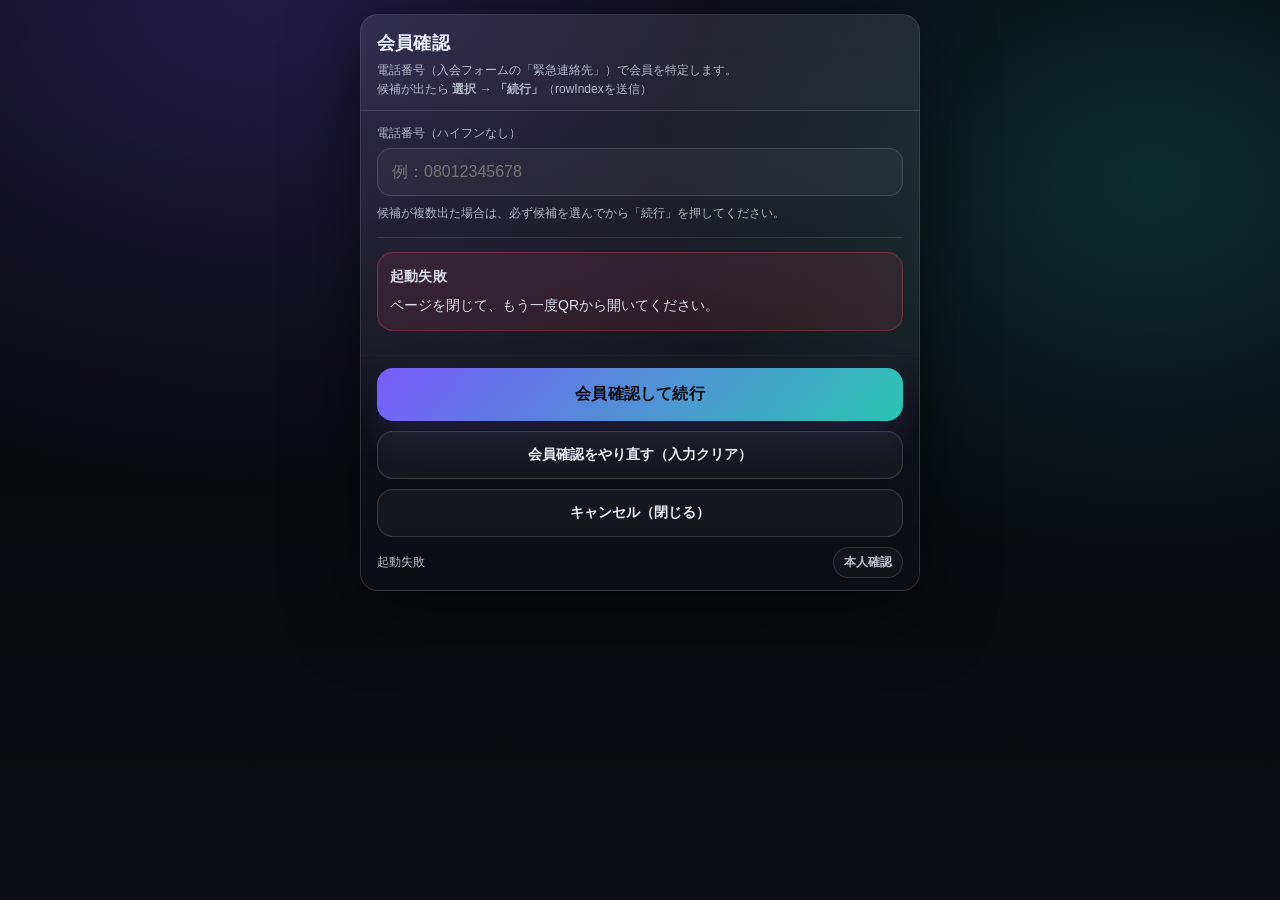
==== cash_checkin/index.html @ 8624ca22 "Update index.html" ====
<!doctype html>
<html lang="ja">
<head>
  <meta charset="utf-8" />
  <meta name="viewport" content="width=device-width,initial-scale=1,viewport-fit=cover" />
  <title>現地払いチェックイン</title>
  <script src="https://static.line-scdn.net/liff/edge/2/sdk.js"></script>

  <style>
    :root{
      --bg0:#06070a; --bg1:#0b0d12;
      --card1: rgba(255,255,255,.075);
      --card2: rgba(255,255,255,.04);
      --line: rgba(255,255,255,.12);
      --text:#eaf0ff; --muted:rgba(234,240,255,.72);
      --accent:#7c5cff; --accent2:#2dd4bf;
      --ok:#22c55e; --ng:#ff4d6d; --warn:#fbbf24;
      --radius:18px;
      --shadow: 0 20px 70px rgba(0,0,0,.55);
    }
    *{box-sizing:border-box}
    body{
      margin:0;
      font-family:-apple-system,BlinkMacSystemFont,"Segoe UI",Roboto,"Noto Sans JP","Hiragino Sans","Yu Gothic",sans-serif;
      color:var(--text);
      background:
        radial-gradient(1200px 800px at 20% 0%, rgba(124,92,255,.24), transparent 60%),
        radial-gradient(900px 700px at 90% 20%, rgba(45,212,191,.18), transparent 55%),
        linear-gradient(180deg, var(--bg0), var(--bg1));
      min-height:100vh;
      padding: calc(14px + env(safe-area-inset-top)) 14px calc(22px + env(safe-area-inset-bottom));
      display:flex; justify-content:center;
    }
    .wrap{ width:min(560px, 100%); }
    .card{
      background: linear-gradient(180deg, var(--card1), var(--card2));
      border:1px solid var(--line);
      border-radius:var(--radius);
      box-shadow:var(--shadow);
      overflow:hidden;
    }
    .head{
      padding:16px 16px 12px;
      border-bottom:1px solid rgba(255,255,255,.10);
      background: rgba(255,255,255,.02);
    }
    h1{
      margin:0 0 6px;
      font-size:18px;
      font-weight:900;
      letter-spacing:.2px;
    }
    .sub{ margin:0; color:var(--muted); font-size:12px; line-height:1.55; }
    .content{ padding:14px 16px 0; }

    .grid{
      display:grid;
      grid-template-columns: 1fr 1fr;
      gap:10px;
    }
    @media (max-width:420px){
      .grid{ grid-template-columns: 1fr; }
    }
    .item{
      border:1px solid rgba(255,255,255,.10);
      background: rgba(255,255,255,.04);
      border-radius:14px;
      padding:12px;
    }
    .label{ color:var(--muted); font-size:12px; margin-bottom:6px; }
    .value{ font-weight:900; letter-spacing:.2px; }
    .fee{ font-size:24px; font-weight:1000; letter-spacing:.3px; }

    .badge{
      display:inline-flex; align-items:center; gap:8px;
      padding:8px 12px;
      border-radius:999px;
      font-weight:1000;
      font-size:12px;
      border:1px solid;
      white-space:nowrap;
      width: fit-content;
    }
    .dot{ width:9px; height:9px; border-radius:50%; }
    .ok{ border-color: rgba(34,197,94,.45); background: rgba(34,197,94,.18); }
    .ok .dot{ background: var(--ok); }
    .ng{ border-color: rgba(255,77,109,.40); background: rgba(255,77,109,.14); }
    .ng .dot{ background: var(--ng); }
    .warn{ border-color: rgba(251,191,36,.38); background: rgba(251,191,36,.12); }
    .warn .dot{ background: var(--warn); }

    .sep{ height:1px; background:rgba(255,255,255,.10); margin:14px 0; }

    select, input{
      width:100%;
      padding:14px 14px;
      border-radius:14px;
      border:1px solid rgba(255,255,255,.14);
      background:rgba(255,255,255,.04);
      color:var(--text);
      outline:none;
      font-size:16px;
    }
    .hint{ color:var(--muted); font-size:12px; line-height:1.6; margin-top:8px; }

    pre{
      margin:12px 0 0;
      white-space:pre-wrap;
      background:rgba(255,255,255,.035);
      border:1px solid rgba(255,255,255,.10);
      padding:12px;
      border-radius:14px;
      color:rgba(234,240,255,.88);
      font-size:12px;
      line-height:1.55;
    }

    /* ===== 追加：本番用の案内UI ===== */
    .notice{
      border:1px solid rgba(255,255,255,.12);
      background: rgba(255,255,255,.045);
      border-radius: 16px;
      padding: 12px 12px;
      line-height: 1.65;
      font-size: 14px;
      color: rgba(234,240,255,.92);
    }
    .notice .title{
      font-weight: 1000;
      margin-bottom: 6px;
      letter-spacing: .2px;
    }
    .notice.ok{ border-color: rgba(34,197,94,.35); background: rgba(34,197,94,.10); }
    .notice.warn{ border-color: rgba(251,191,36,.35); background: rgba(251,191,36,.10); }
    .notice.ng{ border-color: rgba(255,77,109,.30); background: rgba(255,77,109,.10); }
    .small{
      font-size: 12px;
      color: rgba(234,240,255,.70);
    }
    /* デバッグはdetailsに退避（通常は非表示） */
    details{
      border:1px solid rgba(255,255,255,.10);
      background:rgba(255,255,255,.03);
      border-radius:14px;
      padding:10px 10px;
    }
    details > summary{
      cursor:pointer;
      color: rgba(234,240,255,.78);
      font-size:12px;
      font-weight:900;
      list-style:none;
      outline:none;
    }
    details > summary::-webkit-details-marker{ display:none; }
    /* ===== 追加ここまで ===== */

    .actionBar{
      position: sticky;
      bottom: 0;
      padding: 12px 16px calc(12px + env(safe-area-inset-bottom));
      background: linear-gradient(180deg, rgba(11,13,18,0), rgba(11,13,18,.75) 22%, rgba(11,13,18,.95));
      border-top: 1px solid rgba(255,255,255,.08);
    }
    .btn{
      width:100%;
      border:none;
      border-radius:16px;
      padding:16px 14px;
      font-size:16px;
      font-weight:1000;
      letter-spacing:.2px;
      color:#0b0d12;
      background: linear-gradient(135deg, rgba(124,92,255,.98), rgba(45,212,191,.92));
      cursor:pointer;
      transition: transform .06s ease, opacity .15s ease;
      box-shadow: 0 14px 40px rgba(124,92,255,.18);
    }
    .btn:active{ transform: translateY(1px); }
    .btn[disabled]{ opacity:.55; cursor:not-allowed; box-shadow:none; }

    .btnSub{
      width:100%;
      border-radius:16px;
      padding:14px 14px;
      font-size:14px;
      font-weight:900;
      border:1px solid rgba(255,255,255,.14);
      background:rgba(255,255,255,.04);
      color:var(--text);
      cursor:pointer;
    }
    .btnSub[disabled]{ opacity:.55; cursor:not-allowed; }

    .statusLine{
      margin-top:10px;
      color: rgba(234,240,255,.78);
      font-size:12px;
      display:flex;
      align-items:center;
      justify-content:space-between;
      gap:10px;
    }
    .pill{
      padding:6px 10px;
      border-radius:999px;
      border:1px solid rgba(255,255,255,.12);
      background: rgba(255,255,255,.03);
      color: rgba(234,240,255,.78);
      font-weight:900;
      white-space:nowrap;
    }

    .hide{ display:none; }
    .err{
      margin-top:10px;
      color:#ff98ad;
      font-size:12px;
      white-space:pre-wrap;
    }
  
    /* ★★ SoLローディングオーバーレイ */
    .solOverlay{
      position:fixed; inset:0; z-index:9999;
      display:flex; flex-direction:column;
      align-items:center; justify-content:center; gap:20px;
      background:rgba(6,7,10,0.82);
      backdrop-filter:blur(8px); -webkit-backdrop-filter:blur(8px);
      opacity:0; pointer-events:none;
      transition:opacity 0.2s ease;
    }
    .solOverlay.active{ opacity:1; pointer-events:all; }
    .solOverlay-logo{
      font-family:system-ui,-apple-system,"Hiragino Sans","Noto Sans JP",sans-serif;
      font-size:38px; font-weight:900; letter-spacing:.08em;
      background:linear-gradient(135deg,#a78bfa 0%,#2dd4bf 100%);
      -webkit-background-clip:text; -webkit-text-fill-color:transparent;
      background-clip:text;
    }
    .solOverlay-spinner{ position:relative; width:52px; height:52px; }
    .solOverlay-ring{
      position:absolute; inset:0; border-radius:50%;
      border:3px solid transparent;
      animation:solSpin 1.2s cubic-bezier(0.4,0,0.2,1) infinite;
    }
    .solOverlay-ring:nth-child(1){ border-top-color:#7c5cff; animation-delay:0s; }
    .solOverlay-ring:nth-child(2){ border-right-color:#2dd4bf; animation-delay:-0.4s; inset:6px; }
    .solOverlay-ring:nth-child(3){ border-bottom-color:rgba(124,92,255,0.4); animation-delay:-0.8s; inset:12px; }
    @keyframes solSpin{ to{ transform:rotate(360deg); } }
    .solOverlay-label{
      font-size:13px; color:rgba(255,255,255,0.55); letter-spacing:.1em;
      animation:solPulse 1.6s ease-in-out infinite;
    }
    @keyframes solPulse{ 0%,100%{opacity:0.4} 50%{opacity:1} }
  </style>
</head>

<body>

    <div id="solOverlay" class="solOverlay" aria-live="polite">
      <div class="solOverlay-logo">SoL</div>
      <div class="solOverlay-spinner">
        <div class="solOverlay-ring"></div>
        <div class="solOverlay-ring"></div>
        <div class="solOverlay-ring"></div>
      </div>
      <div class="solOverlay-label">読み込み中</div>
    </div>

  <!-- BUILD: 2026-02-09_cash_checkin_member_gate_v8_hold_until_me_cash_success__ui_notice_hide_logs -->
  <div class="wrap">

    <!-- ====== SCREEN 1: 会員確認（ページ） ====== -->
    <div id="screenVerify" class="card">
      <div class="head">
        <h1>会員確認</h1>
        <p class="sub">
          電話番号（入会フォームの「緊急連絡先」）で会員を特定します。<br>
          候補が出たら <strong>選択 → 「続行」</strong>（rowIndexを送信）
        </p>
      </div>

      <div class="content">
        <div class="label">電話番号（ハイフンなし）</div>
        <input id="verifyPhone" inputmode="numeric" placeholder="例：08012345678" />
        <div class="hint">候補が複数出た場合は、必ず候補を選んでから「続行」を押してください。</div>

        <div id="verifySelectBox" class="hide" style="margin-top:12px;">
          <div class="label">同じ電話番号の候補が複数あります（選択）</div>
          <select id="verifyMemberSel"></select>
          <div class="hint">送信予定 rowIndex：<strong id="pickedRowIndexLabel">—</strong></div>
        </div>

        <div class="sep"></div>

        <!-- ★追加：案内（ログの代わりに表示） -->
        <div id="verifyNotice" class="notice warn">
          <div class="title">入力してください</div>
          <div id="verifyNoticeText">電話番号（ハイフンなし）を入力して「続行」を押してください。</div>
        </div>

        <!-- ★エラーはそのまま -->
        <div id="verifyErr" class="err"></div>

        <!-- ★デバッグログ（通常非表示：必要ならhideを外す） -->
        <details id="dbgVerify" class="hide" style="margin-top:12px;">
          <summary class="hint">デバッグログ</summary>
          <pre id="outVerify">—</pre>
        </details>

        <div style="height:14px"></div>
      </div>

      <div class="actionBar">
        <button class="btn" id="btnVerifyOk" type="button">会員確認して続行</button>
        <button class="btnSub" id="btnVerifyRetry" type="button" style="margin-top:10px;">会員確認をやり直す（入力クリア）</button>
        <button class="btnSub" id="btnVerifyCancel" type="button" style="margin-top:10px;">キャンセル（閉じる）</button>
        <div class="statusLine">
          <div id="verifyStatus">起動中…</div>
          <div class="pill">本人確認</div>
        </div>
      </div>
    </div>

    <!-- ====== SCREEN 2: チェックイン ====== -->
    <div id="screenCheckin" class="card hide" style="margin-top:14px;">
      <div class="head">
        <h1>現地払いチェックイン</h1>
        <p class="sub">このQRは<strong>現地精算（PENDING）専用</strong>です。月謝契約の有無と単発料金を表示します。</p>
      </div>

      <div class="content">
        <div class="grid">
          <div class="item">
            <div class="label">会員</div>
            <div id="memberName" class="value">—</div>
          </div>
          <div class="item">
            <div class="label">区分</div>
            <div id="contractBadge" class="badge warn"><span class="dot"></span>—</div>
          </div>
          <div class="item">
            <div class="label">単発料金</div>
            <div id="fee" class="fee">—</div>
          </div>
          <div class="item">
            <div class="label">今月</div>
            <div id="yyyymm" class="value">—</div>
          </div>
        </div>

        <!-- ★追加：案内（ログの代わりに表示） -->
        <div id="checkinNotice" class="notice ok" style="margin-top:12px;">
          <div class="title">準備中</div>
          <div id="checkinNoticeText">会員情報とクラス一覧を読み込みます。</div>
          <div id="checkinNoticeSmall" class="small" style="margin-top:6px;"></div>
        </div>

        <div class="sep"></div>

        <div class="label">クラス</div>
        <select id="classSel"></select>

        <!-- ★デバッグログ（通常非表示：必要ならhideを外す） -->
        <details id="dbgCheckin" class="hide" style="margin-top:12px;">
          <summary class="hint">デバッグログ</summary>
          <pre id="out">—</pre>
        </details>

        <div style="height:10px"></div>
      </div>

      <div class="actionBar">
        <button class="btn" id="btnCheckin" disabled>読み込み中…</button>
        <button class="btnSub" id="btnBackToVerify" type="button" style="margin-top:10px;">会員確認に戻る</button>
        <div class="statusLine">
          <div id="statusText">起動中…</div>
          <div class="pill">PENDING 記録</div>
        </div>
      </div>
    </div>

  </div>

<script>

  function showOverlay(){ var e=document.getElementById('solOverlay'); if(e) e.classList.add('active'); }
  function hideOverlay(){ var e=document.getElementById('solOverlay'); if(e) e.classList.remove('active'); }
  /* ====== 設定（必ず差し替え） ====== */
  const LIFF_ID   = "2008938862-M5N6CXP3";
  const API_URL   = "https://script.google.com/macros/s/AKfycby5I_79Y4b44ldbpM5tUBHtTF1hIOx9e0q1LMnA7K_bPzZ-VeYuDWkLo1nh4eQ82cNs/exec";
  const API_TOKEN = "sol_checkin_2026_144025036146";
  const STAMP_URL = "https://liff.line.me/1654883656-XqwKRkd4/?searchId=849rmjko&shopcardProgramId=01HG80PGE6KDYNYF61RB36SHHD&printablePointId=9cN1kUjyRBqOiexb4KelOfpruP63PRucZ7_BistMav0";
  /* =================================== */

  document.title = "cash_checkin BUILD 2026-02-09_cash_checkin_member_gate_v8_hold_until_me_cash_success__ui_notice_hide_logs";

  const JSONP_TIMEOUT_MS = 16000;
  const $ = (id)=>document.getElementById(id);

  let gUserId = "";
  let gDisplayName = "";
  let RUNNING = false;

  let gVerifiedPhone = "";
  let gSelectedRowIndex = 0;
  let gMemberId = "";

  let RESOLVE_IN_FLIGHT = false;

  // ---------- error hooks ----------
  window.onerror = function(msg, src, line, col, err){
    try{
      const o = { where:"window.onerror", msg:String(msg), src:String(src), line, col, err:String(err && err.stack ? err.stack : err) };
      // デバッグ枠が表示されている時だけ書く（通常は何もしない）
      setOut(o);
      setOutVerify(o);
      if ($("verifyErr")) $("verifyErr").textContent = "予期しないエラーが発生しました。画面を閉じて再度QRから開いてください。";
    }catch(_){}
  };
  window.onunhandledrejection = function(ev){
    try{
      const r = ev && ev.reason;
      const o = { where:"unhandledrejection", reason:String(r && r.stack ? r.stack : r) };
      setOut(o);
      setOutVerify(o);
      if ($("verifyErr")) $("verifyErr").textContent = "エラーが発生しました。画面を閉じて再度QRから開いてください。";
    }catch(_){}
  };

  /* ===== 追加：案内UI helper ===== */
  function setVerifyNotice(type, title, text){
    const box = $("verifyNotice");
    if (!box) return;
    box.className = "notice " + (type || "warn");
    const t = box.querySelector(".title");
    if (t) t.textContent = title || "";
    const el = $("verifyNoticeText");
    if (el) el.textContent = text || "";
  }
  function setCheckinNotice(type, title, text, small){
    const box = $("checkinNotice");
    if (!box) return;
    box.className = "notice " + (type || "ok");
    const t = box.querySelector(".title");
    if (t) t.textContent = title || "";
    const el = $("checkinNoticeText");
    if (el) el.textContent = text || "";
    const sm = $("checkinNoticeSmall");
    if (sm) sm.textContent = small || "";
  }
  /* ===== 追加ここまで ===== */

  // ★デバッグは通常非表示：detailsがhideなら書かない
  function setOut(obj){
    const dbg = $("dbgCheckin");
    if (!dbg || dbg.classList.contains("hide")) return;
    $("out").textContent = (typeof obj === "string") ? obj : JSON.stringify(obj, null, 2);
  }
  function setOutVerify(obj){
    const dbg = $("dbgVerify");
    if (!dbg || dbg.classList.contains("hide")) return;
    $("outVerify").textContent = (typeof obj === "string") ? obj : JSON.stringify(obj, null, 2);
  }

  function setStatus(t){ $("statusText").textContent = t || ""; }
  function setVerifyStatus(t){ $("verifyStatus").textContent = t || ""; }

  function showVerifyScreen_(){
    $("screenCheckin").classList.add("hide");
    $("screenVerify").classList.remove("hide");
  }
  function showCheckinScreen_(){
    $("screenVerify").classList.add("hide");
    $("screenCheckin").classList.remove("hide");
  }

  function withTimeout(p, ms, label){
    let t;
    const timeout = new Promise((_, rej)=> t=setTimeout(()=>rej(new Error(label+" timeout")), ms));
    return Promise.race([p, timeout]).finally(()=>clearTimeout(t));
  }

  function jsonp(url){
    return new Promise((resolve, reject)=>{
      const cb = "cb_" + Math.random().toString(36).slice(2);
      const script = document.createElement("script");
      const timer = setTimeout(()=>{
        cleanup();
        reject(new Error("JSONP timeout"));
      }, JSONP_TIMEOUT_MS);

      function cleanup(){
        clearTimeout(timer);
        window[cb] = function(){}; // no-op（タイムアウト後の遅延レスポンスでReferenceErrorが出るのを防ぐ）
        try { script.remove(); } catch(_){}
      }
      window[cb] = (data)=>{ cleanup(); resolve(data); };

      script.src = url + (url.includes("?") ? "&" : "?") + "callback=" + cb;
      script.onerror = ()=>{ cleanup(); reject(new Error("jsonp load error")); };
      document.body.appendChild(script);
    });
  }

  function yyyymmNowJst(){
    const now = new Date();
    const utc = now.getTime() + now.getTimezoneOffset() * 60000;
    const jst = new Date(utc + 9 * 60 * 60000);
    const y = jst.getFullYear();
    const m = String(jst.getMonth()+1).padStart(2,"0");
    return `${y}${m}`;
  }

  function normPhone_(s){
    s = String(s || '').trim().replace(/[^\d]/g,'');
    if (s.length < 10) return "";
    if (s.length > 11) return s.slice(-11);
    return s;
  }

  function updatePickedRowIndexLabel_(){
    const el = $("pickedRowIndexLabel");
    if (el) el.textContent = String(gSelectedRowIndex || 0);
  }

  function forceRowIndexFromSelect_(){
    const sel = $("verifyMemberSel");
    if (!sel) return 0;

    try{
      const so = sel.selectedOptions && sel.selectedOptions[0];
      const v1 = so ? Number(so.value || 0) : 0;
      if (v1) return v1;
    }catch(_){}

    try{
      const idx = (typeof sel.selectedIndex === "number") ? sel.selectedIndex : 0;
      const opt = sel.options && sel.options[idx];
      const v2 = opt ? Number(opt.value || 0) : 0;
      if (v2) return v2;
    }catch(_){}

    const v3 = Number(sel.value || 0);
    return v3 || 0;
  }

  // ★追加：候補選択UIから rowIndex を確実に取得（未定義エラー対策）
  function getSelectedRowIndexFromUI_(){
    const box = $("verifySelectBox");
    const sel = $("verifyMemberSel");
    if (!box || !sel) return 0;
    if (box.classList.contains("hide")) return 0;

    // selectedOptions 優先
    try{
      const so = sel.selectedOptions && sel.selectedOptions[0];
      const v1 = so ? String(so.value || "").trim() : "";
      const n1 = Number(v1);
      if (Number.isFinite(n1) && n1 > 0) return n1;
    }catch(_){}

    // selectedIndex fallback
    try{
      const idx = (typeof sel.selectedIndex === "number") ? sel.selectedIndex : -1;
      if (idx >= 0){
        const opt = sel.options && sel.options[idx];
        const v2 = opt ? String(opt.value || "").trim() : "";
        const n2 = Number(v2);
        if (Number.isFinite(n2) && n2 > 0) return n2;
      }
    }catch(_){}

    // value fallback
    const v3 = String(sel.value || "").trim();
    const n3 = Number(v3);
    return (Number.isFinite(n3) && n3 > 0) ? n3 : 0;
  }

  function setMemberUiLocked_(){
    $("memberName").textContent = "(未確定)";
    const badge = $("contractBadge");
    badge.innerHTML = '<span class="dot"></span>未確定';
    badge.className = "badge warn";
    $("fee").textContent = "—";
  }

  function applyMeToUi_(me){
    $("memberName").textContent = me.member_name || "(不明)";
    const badge = $("contractBadge");
    badge.innerHTML = '<span class="dot"></span>' + (me.is_contract ? "月謝会員" : "通常会員");
    badge.className = "badge " + (me.is_contract ? "ok" : "ng");
    const fee = Number(me.cash_fee || 0);
    $("fee").textContent = fee ? `¥${fee.toLocaleString()}` : "—";
  }

  async function fetchMeCashByUserId_(){
    const meUrl =
      `${API_URL}?api=me_cash`
      + `&token=${encodeURIComponent(API_TOKEN)}`
      + `&userId=${encodeURIComponent(gUserId)}`
      + (gMemberId ? `&member_id=${encodeURIComponent(gMemberId)}` : "");
    return await jsonp(meUrl);
  }

  function setVerifyCandidates_(cands){
    const box = $("verifySelectBox");
    const sel = $("verifyMemberSel");
    sel.innerHTML = "";

    (cands || []).forEach((c, i)=>{
      const opt = document.createElement("option");
      opt.value = String(c.rowIndex || ""); // ★必ずrowIndexをvalueへ
      opt.textContent = `${c.member_name || "(不明)"}${c.member_type ? " / "+c.member_type : ""}（候補${i+1}）`;
      sel.appendChild(opt);
    });

    // ★重要：初期選択を「value」でも確定させる（iOS対策）
    if (sel.options.length > 0){
      sel.selectedIndex = 0;
      sel.value = String(sel.options[0].value || "");
      gSelectedRowIndex = getSelectedRowIndexFromUI_();
    } else {
      gSelectedRowIndex = 0;
    }
    updatePickedRowIndexLabel_();

    // 変更時も value と selectedIndex の両方から確実に取る
    sel.onchange = ()=> {
      gSelectedRowIndex = getSelectedRowIndexFromUI_();
      updatePickedRowIndexLabel_();
      setVerifyNotice("warn","候補を選択してください",`選択中 rowIndex：${gSelectedRowIndex || "—"}\n選択後、「会員確認して続行」を押してください。`);
      setOutVerify({ where:"candidate_changed", picked_rowIndex:gSelectedRowIndex, picked_text: sel.options[sel.selectedIndex]?.textContent });
    };

    box.classList.remove("hide");

    // ★案内更新
    setVerifyNotice("warn","候補を選択してください",`同じ電話番号の会員が複数見つかりました。\n候補を選んで「会員確認して続行」を押してください。\n選択中 rowIndex：${gSelectedRowIndex || "—"}`);

    // デバッグ：初期状態を出す
    setOutVerify({
      where:"candidates_shown",
      first_value: sel.options[0]?.value,
      picked_rowIndex: gSelectedRowIndex,
      picked_text: sel.options[sel.selectedIndex]?.textContent
    });
  }

  function clearVerifyCandidates_(){
    $("verifySelectBox").classList.add("hide");
    $("verifyMemberSel").innerHTML = "";
    gSelectedRowIndex = 0;
    updatePickedRowIndexLabel_();
  }

  // ★重要：me_cash が success になるまで「チェックイン画面へ進ませない」
  async function verifyMeCashOrStayOnVerify_(){
    setVerifyStatus("会員情報を確認中…（me_cash）");
    setVerifyNotice("warn","確認中…","会員情報を確認しています。少々お待ちください。");
    try{
      const me = await fetchMeCashByUserId_();
      setOutVerify({ where:"me_cash_after_resolve", me });

      if (me && me.status === "success"){
        if (me.member_id) gMemberId = String(me.member_id).trim();
        setVerifyStatus("会員情報OK（チェックインへ移動）");
        setVerifyNotice("ok","確認OK","会員情報の確認が完了しました。チェックイン画面へ移動します。");
        return true;
      }

      $("verifyErr").textContent = "会員情報の確認に失敗しました。もう一度「会員確認して続行」を押してください。";

      setVerifyStatus("会員情報取得失敗");
      setVerifyNotice("ng","会員情報取得に失敗","もう一度「会員確認して続行」を押してください。");
      return false;

    }catch(e){
      setOutVerify({ where:"me_cash_exception_after_resolve", error:String(e?.message||e) });
      $("verifyErr").textContent =
        "会員情報の取得に失敗しました。電波状況を確認してやり直してください。"
        + String(e?.message || e);
      setVerifyStatus("会員情報取得失敗");
      setVerifyNotice("ng","通信失敗","通信に失敗しました。もう一度「会員確認して続行」を押してください。");
      return false;
    }
  }

  async function ensureMemberInfoByMeCashOnCheckin_(){
    setStatus("会員情報を取得中…");
    setCheckinNotice("ok","準備中","会員情報を取得しています…");
    try{
      const me = await fetchMeCashByUserId_();
      setOut({ where:"me_cash_on_checkin", me });

      if (!me || me.status !== "success"){
        setStatus("会員情報取得失敗");
        setCheckinNotice("ng","読み込み失敗","会員情報の取得に失敗しました。会員確認に戻ってやり直してください。");
        return { ok:false, allow_cash_checkin:false, me };
      }

      if (me.member_id) gMemberId = String(me.member_id).trim();
      applyMeToUi_(me);

      const allow = (me.allow_cash_checkin !== false);

      if (!allow){
        setStatus(String(me.cash_reason || "月謝内のため現地精算不可"));
        const mc  = Number(me?.month_count || 0);
        const lim = Number(me?.plan_limit || 0);
        setCheckinNotice(
          "warn",
          "現地精算はできません",
          "月謝内のため、この画面ではチェックインできません。",
          `今月の受講数：${mc}${lim ? ` / ${lim}` : ""}（通常チェックインへ）`
        );
      } else {
        setStatus("チェックイン可能");
        // 金額はUI上部のfeeで見える前提なので、ここは短く
        setCheckinNotice("ok","チェックインできます","クラスを選択して「現地精算でチェックイン」を押してください。");
      }

      return { ok:true, allow_cash_checkin:allow, me };

    }catch(e){
      setOut({ where:"me_cash_exception_on_checkin", error:String(e?.message||e) });
      setStatus("会員情報取得失敗");
      setCheckinNotice("ng","通信失敗","会員情報の取得に失敗しました。会員確認に戻ってやり直してください。");
      return { ok:false, allow_cash_checkin:false, me:null };
    }
  }

  async function loadClasses_(){
    setOut("classes 読み込み中...");
    setStatus("クラス一覧を取得中…");
    setCheckinNotice("ok","準備中","クラス一覧を取得しています…");

    const clsUrl = `${API_URL}?api=classes&token=${encodeURIComponent(API_TOKEN)}`;
    const cls = await jsonp(clsUrl);
    if (!cls || cls.status !== "success") {
      $("verifyErr").textContent = "クラス一覧の取得に失敗しました。電波状況を確認してやり直してください。";
      setOut({ where:"classes", clsUrl, cls });
      setStatus("失敗");
      setCheckinNotice("ng","読み込み失敗","クラス一覧の取得に失敗しました。電波状況を確認してやり直してください。");
      return false;
    }

    const sel = $("classSel");
    sel.innerHTML = "";
    (cls.classes || []).forEach(c=>{
      const opt = document.createElement("option");
      opt.value = c.id;
      opt.textContent = c.name;
      sel.appendChild(opt);
    });

    return true;
  }

  async function goToCheckin_(){
    showCheckinScreen_();
    $("yyyymm").textContent = yyyymmNowJst();
    setMemberUiLocked_();

    setCheckinNotice("ok","準備中","会員情報とクラス一覧を読み込みます。");
    showOverlay();

    // ★並列化：会員情報とクラス一覧を同時取得（直列→並列で約1リクエスト分短縮）
    const [meState, clsOk] = await Promise.all([
      ensureMemberInfoByMeCashOnCheckin_(),
      loadClasses_()
    ]);

    // 失敗なら終了
    if (!meState.ok || !clsOk){
      hideOverlay();
      $("btnCheckin").disabled = true;
      $("btnCheckin").textContent = "読み込み失敗";
      setOut(!meState.ok ? "会員情報取得に失敗" : "クラス取得に失敗");
      return;
    }

    // ★月謝内＝現地精算不可は「戻さない」
    if (!meState.allow_cash_checkin){
      $("btnCheckin").disabled = true;
      $("btnCheckin").textContent = "現地精算不可（通常チェックインへ）";

      const mc  = Number(meState.me?.month_count || 0);
      const lim = Number(meState.me?.plan_limit || 0);

      // ポップアップは“最後の安全装置”として残す
      hideOverlay();
      const msg =
        `月謝内のため現地精算はできません。\n` +
        `今月の受講数：${mc}${lim ? ` / ${lim}` : ""}\n\n` +
        `→ 通常チェックインをしてください。`;
      alert(msg);

      setOut({ where:"cash_blocked_ui", member_id:gMemberId, month_count:mc, plan_limit:lim, reason:meState.me?.cash_reason });
      return;
    }

    // allow のときだけ押せる
    hideOverlay();
    $("btnCheckin").disabled = false;
    $("btnCheckin").textContent = "現地精算でチェックイン（PENDING）";
    setOut("準備OK。");
    setCheckinNotice("ok","チェックインできます","クラスを選択して「現地精算でチェックイン」を押してください。");

    $("btnCheckin").onclick = async ()=>{
      if (!gMemberId){
        setOut({ where:"checkin_blocked", reason:"member_id_empty_after_me_cash" });
        setStatus("会員未確定");
        setCheckinNotice("ng","会員未確定",
          "会員IDが取得できていません。会員確認に戻り、スプレッドシートの members シートで member_id 列を確認してください。"
        );
        return;
      }

      if (RUNNING) return;
      RUNNING = true;

      $("btnCheckin").disabled = true;
      setStatus("チェックイン送信中…");
      showOverlay();
      setCheckinNotice("ok","送信中…","チェックインを送信しています。");

      // ★ busy/タイムアウト時の自動リトライ設定
      // GASのwriteLockは0.2〜0.5秒で解放されるため、3〜5秒待てばほぼ必ず通る
      const CHECKIN_MAX_RETRY = 6;
      const CHECKIN_BASE_WAIT_MS = 3000; // GASのretry_afterに合わせたベース待機

      const sel = $("classSel");
      const classId = sel.value;
      const className = sel.options[sel.selectedIndex]?.textContent || "";

      const url =
        `${API_URL}?api=checkin`
        + `&token=${encodeURIComponent(API_TOKEN)}`
        + `&cash=1`
        + `&member_id=${encodeURIComponent(gMemberId)}`
        + `&userId=${encodeURIComponent(gUserId)}`
        + `&displayName=${encodeURIComponent(gDisplayName)}`
        + `&classId=${encodeURIComponent(classId)}`
        + `&className=${encodeURIComponent(className)}`
        + (gVerifiedPhone ? `&phone=${encodeURIComponent(gVerifiedPhone)}` : "")
        + (gSelectedRowIndex ? `&rowIndex=${encodeURIComponent(String(gSelectedRowIndex))}` : "");

      try{
        for (let attempt = 1; attempt <= CHECKIN_MAX_RETRY; attempt++) {
          if (attempt > 1) {
            setStatus(`再試行中 (${attempt}/${CHECKIN_MAX_RETRY})…`);
          }

          let res;
          try {
            res = await jsonp(url);
          } catch(err) {
            // ★ タイムアウト・通信エラー時もリトライ（GAS一時的過負荷の可能性）
            setOut({ where:"checkin_exception", attempt, error:String(err?.message || err) });
            if (attempt < CHECKIN_MAX_RETRY) {
              const waitMs = Math.min(CHECKIN_BASE_WAIT_MS * attempt, 15000)
                           + Math.floor(Math.random() * 2000); // jitter 0〜2s
              setCheckinNotice("ok","通信エラー・再試行中",
                `通信に失敗しました。${Math.round(waitMs/1000)}秒後に自動で再試行します… (${attempt}/${CHECKIN_MAX_RETRY})`);
              await new Promise(r => setTimeout(r, waitMs));
              continue;
            }
            setStatus("通信失敗");
            setCheckinNotice("ng","通信失敗","通信に失敗しました。電波状況を確認してやり直してください。");
            return;
          }

          setOut({ where:"checkin_result", attempt, url, res });

          if (res && res.status === "success") {
            const lines = [];
            if (res.pending === true) lines.push(res.pending_message || "本日は現地精算です。受付でお手続きください。");
            if (res.over_limit === true && res.over_message) lines.push(res.over_message);
            else if (res.month_count) lines.push(`今月の受講は ${res.month_count} 回目です。`);
            if (lines.length === 0) lines.push("チェックインが完了しました。");

            const text = lines.join("\n\n") + "\n\nOKでスタンプ付与へ移動します。";
            setStatus("確認待ち");
            setCheckinNotice("ok","完了","チェックインが完了しました。画面の案内に従ってください。");

            const ok = confirm(text);
            if (ok) {
              setStatus("スタンプへ移動中…");
              setCheckinNotice("ok","移動中…","スタンプ付与画面へ移動します。");
              try { liff.openWindow({ url: STAMP_URL, external: false }); }
              catch(e1){
                try { liff.openWindow({ url: STAMP_URL, external: true }); }
                catch(e2){ window.location.href = STAMP_URL; }
              }
            } else {
              setStatus("キャンセル");
              setCheckinNotice("warn","キャンセル","スタンプ付与への移動をキャンセルしました。");
            }
            return;
          }

          // ★ busy：GASのwriteLock待ちによる一時的な混雑。自動リトライ
          if (res && res.status === "busy") {
            if (attempt < CHECKIN_MAX_RETRY) {
              const retryAfter = Number(res.retry_after || 3);
              const jitter = Math.floor(Math.random() * 2000); // 0〜2秒のjitter（同時リトライを分散）
              const waitMs = retryAfter * 1000 + jitter;
              setCheckinNotice("ok","混み合っています",
                `サーバーが混み合っています。まもなく自動で再試行します… (${attempt}/${CHECKIN_MAX_RETRY})`);
              setStatus(`混み合い中・再試行待ち (${attempt}/${CHECKIN_MAX_RETRY})`);
              await new Promise(r => setTimeout(r, waitMs));
              continue;
            }
            setStatus("エラー");
            setCheckinNotice("ng","エラー","チェックインに失敗しました。受付へお声がけください。");
            return;
          }

          // ★ already：同日同クラスでチェックイン済み（二重タップ等）
          if (res && res.status === "already") {
            setStatus("チェックイン済み");
            setCheckinNotice("ok","チェックイン済み","本日はこのクラスのチェックインは完了しています。");
            return;
          }

          // blocked などもここで案内
          if (res && res.status === "blocked"){
            setStatus("現地精算不可");
            const mc  = Number(res.month_count || 0);
            const lim = Number(res.plan_limit || 0);
            setCheckinNotice("warn","現地精算はできません", String(res.message || "月謝内のため現地精算不可"), `今月の受講数：${mc}${lim ? ` / ${lim}` : ""}`);
            alert(String(res.message || "月謝内のため現地精算不可"));
            return;
          }

          // その他エラー（リトライ不要な確定エラー）
          setStatus("エラー");
          setCheckinNotice("ng","エラー","チェックインに失敗しました。受付へお声がけください。");
          return;
        }

      } finally {
        hideOverlay();
        RUNNING = false;

        // ★注意：ここで無条件に戻さない（現地精算不可の時に戻ってしまう事故防止）
        // allow の時だけ復帰
        $("btnCheckin").disabled = false;
      }
    };
  }

  async function doResolveMember_(){
    if (RESOLVE_IN_FLIGHT) return;
    RESOLVE_IN_FLIGHT = true;

    try{
      $("btnVerifyOk").disabled = true;
      $("btnVerifyCancel").disabled = true;
      $("btnVerifyRetry").disabled = true;

      $("verifyErr").textContent = "";
      setOutVerify("照会中…");
      setVerifyStatus("照会中…");
      setVerifyNotice("ok","照会中…","電話番号から会員情報を照会しています。");

      const phone = normPhone_($("verifyPhone").value);
      gVerifiedPhone = phone;

      if (!phone){
        $("verifyErr").textContent = "電話番号を入力してください（ハイフンなし）";
        setVerifyStatus("入力待ち");
        setVerifyNotice("warn","入力してください","電話番号（ハイフンなし）を入力してください。");
        return;
      }

      const box = $("verifySelectBox");
      const hasCandidates = box && !box.classList.contains("hide");

      // 候補表示中は rowIndex を「必ず」確定させる
      let rowIndex = 0;
      if (hasCandidates){
        rowIndex = getSelectedRowIndexFromUI_();

        // それでも取れないなら、強制的に selectedIndex=0 で確定させる
        if (!rowIndex){
          const sel = $("verifyMemberSel");
          if (sel && sel.options && sel.options.length > 0){
            sel.selectedIndex = Math.max(0, sel.selectedIndex);
            sel.value = String(sel.options[sel.selectedIndex].value || "");
            rowIndex = getSelectedRowIndexFromUI_();
          }
        }

        if (!rowIndex){
          $("verifyErr").textContent = "候補の選択が確定できませんでした。いったん候補を選び直してから続行してください。";
          setVerifyStatus("候補選択");
          setVerifyNotice("warn","候補を選択してください","候補を選び直してから「会員確認して続行」を押してください。");
          setOutVerify({ where:"rowIndex_missing", hasCandidates:true, selValue: $("verifyMemberSel")?.value, selIndex: $("verifyMemberSel")?.selectedIndex });
          return;
        }
      }

      // デバッグ：送る直前に必ず表示
      setOutVerify({ where:"resolve_member_will_send", phone, hasCandidates, rowIndex });

      const url =
        `${API_URL}?api=resolve_member`
        + `&token=${encodeURIComponent(API_TOKEN)}`
        + `&userId=${encodeURIComponent(gUserId)}`
        + `&phone=${encodeURIComponent(phone)}`
        + (rowIndex ? `&rowIndex=${encodeURIComponent(String(rowIndex))}` : "")
        + `&readonly=1`; // ★ members(B)へのLINE ID書き込みをスキップ（他LINEアカウントの汚染防止）

      const r = await jsonp(url);

      if (r && r.status === "need_member_select"){
        setVerifyCandidates_(r.candidates || []);
        $("verifyErr").textContent = "候補を選んで、もう一度「会員確認して続行」を押してください。";
        setOutVerify({ where:"resolve_member_need_select", url, picked_rowIndex: rowIndex, r });
        setVerifyStatus("候補選択");
        return;
      }

      if (r && r.status === "success"){
        clearVerifyCandidates_();
        if (r.member_id) gMemberId = String(r.member_id).trim();

        // ★ member_id が取得できない場合は進めない（別会員の受講回数混入防止）
        if (!gMemberId) {
          $("verifyErr").textContent = "会員IDが取得できませんでした。この会員のmember_idがスプレッドシートに設定されているか確認してください。";
          setVerifyStatus("会員ID未設定");
          setVerifyNotice("ng","会員IDが未設定","スプレッドシートの members シートで member_id 列が入力されているか確認してください。");
          setOutVerify({ where:"resolve_member_no_member_id", url, r });
          return;
        }

        setOutVerify({ where:"resolve_member_success", url, picked_rowIndex: rowIndex, r });
        setVerifyStatus("紐付けOK → me_cash確認中…");
        setVerifyNotice("ok","紐付けOK","会員情報を確認しています…");

        // ★ me_cashがsuccessになるまで「チェックインへ進ませない」
        const ok = await verifyMeCashOrStayOnVerify_();
        if (!ok) return;

        await goToCheckin_();
        return;
      }

      $("verifyErr").textContent = "会員照合に失敗しました。電話番号を確認してやり直してください。";
      setOutVerify({ where:"resolve_member_error", url, picked_rowIndex: rowIndex, r });
      setVerifyStatus("失敗");
      setVerifyNotice("ng","照会に失敗","もう一度やり直してください。");

    } catch(err){
      $("verifyErr").textContent = "通信に失敗しました。電波状況を確認してやり直してください。";
      setOutVerify({ where:"resolve_member_exception", error:String(err?.message || err) });
      setVerifyStatus("失敗");
      setVerifyNotice("ng","通信失敗","通信に失敗しました。電波状況を確認してやり直してください。");
    } finally {
      RESOLVE_IN_FLIGHT = false;
      $("btnVerifyOk").disabled = false;
      $("btnVerifyCancel").disabled = false;
      $("btnVerifyRetry").disabled = false;
    }
  }

  function bindVerifyCancel_(){
    const btn = $("btnVerifyCancel");
    btn.type = "button";
    btn.addEventListener("click", (e)=>{
      e.preventDefault();
      e.stopPropagation();

      try{
        if (window.liff && liff.isInClient && liff.isInClient()){
          liff.closeWindow();
          return;
        }
      }catch(_){}

      // LIFF外：最低限クリア
      $("verifyPhone").value = "";
      $("verifyErr").textContent = "";
      clearVerifyCandidates_();
      setVerifyStatus("入力待ち");
      setVerifyNotice("warn","入力してください","電話番号（ハイフンなし）を入力して「続行」を押してください。");
      // デバッグログは触らない（非表示のまま）
    }, true);
  }

  function bindVerifyRetry_(){
    const btn = $("btnVerifyRetry");
    btn.type = "button";
    btn.addEventListener("click", (e)=>{
      e.preventDefault();
      e.stopPropagation();
      $("verifyPhone").value = "";
      $("verifyErr").textContent = "";
      clearVerifyCandidates_();
      setVerifyStatus("入力待ち");
      setVerifyNotice("warn","入力してください","電話番号（ハイフンなし）を入力して「続行」を押してください。");
    }, true);
  }

  function bindBackToVerify_(){
    const btn = $("btnBackToVerify");
    btn.type = "button";
    btn.addEventListener("click", (e)=>{
      e.preventDefault();
      e.stopPropagation();
      showVerifyScreen_();
      setVerifyStatus("入力待ち");
      setVerifyNotice("warn","入力してください","電話番号（ハイフンなし）を入力して「続行」を押してください。");
    }, true);
  }

  function bindVerifyUI_(){
    const okBtn = $("btnVerifyOk");
    const cancelBtn = $("btnVerifyCancel");
    const retryBtn = $("btnVerifyRetry");
    const phone = $("verifyPhone");
    const st = $("verifyStatus");

    if (!okBtn || !cancelBtn || !retryBtn || !phone || !st){
      throw new Error("Missing verify elements");
    }

    okBtn.type = "button";
    okBtn.addEventListener("click", (e)=>{
      e.preventDefault();
      e.stopPropagation();
      doResolveMember_().catch((err)=>{
        // 予期しないrejectionをwindow.onerrorに漏らさない
        $("verifyErr").textContent = "予期しないエラーが発生しました。やり直してください。";
        RESOLVE_IN_FLIGHT = false;
        $("btnVerifyOk").disabled = false;
        $("btnVerifyCancel").disabled = false;
        $("btnVerifyRetry").disabled = false;
      });
    }, true);

    phone.addEventListener("keydown", (e)=>{
      if (e.key === "Enter") doResolveMember_();
    });

    bindVerifyCancel_();
    bindVerifyRetry_();
    bindBackToVerify_();

    setOutVerify({ where:"bindVerifyUI_", ok:true, at:new Date().toISOString() });
    setVerifyStatus("入力待ち");
    setVerifyNotice("warn","入力してください","電話番号（ハイフンなし）を入力して「続行」を押してください。");
  }

  async function main(){
    showOverlay();
    showVerifyScreen_();
    setOutVerify({ where:"boot_ok", at:new Date().toISOString() });
    setVerifyStatus("LIFF初期化中…");
    setVerifyNotice("ok","起動中…","LINE認証を確認しています…");

    await withTimeout(liff.init({ liffId: LIFF_ID }), 20000, "liff.init");
    if (!liff.isLoggedIn()) { liff.login(); return; }

    const prof = await withTimeout(liff.getProfile(), 12000, "liff.getProfile");
    gUserId = prof.userId;
    gDisplayName = prof.displayName || "";

    bindVerifyUI_();
    setVerifyStatus("電話番号入力が必要");
    hideOverlay();
  }

  main().catch(e=>{
    hideOverlay();
    setOutVerify("FATAL: " + String(e && e.message ? e.message : e));
    setVerifyStatus("起動失敗");
    setVerifyNotice("ng","起動失敗","ページを閉じて、もう一度QRから開いてください。");
  });
</script>
</body>
</html>
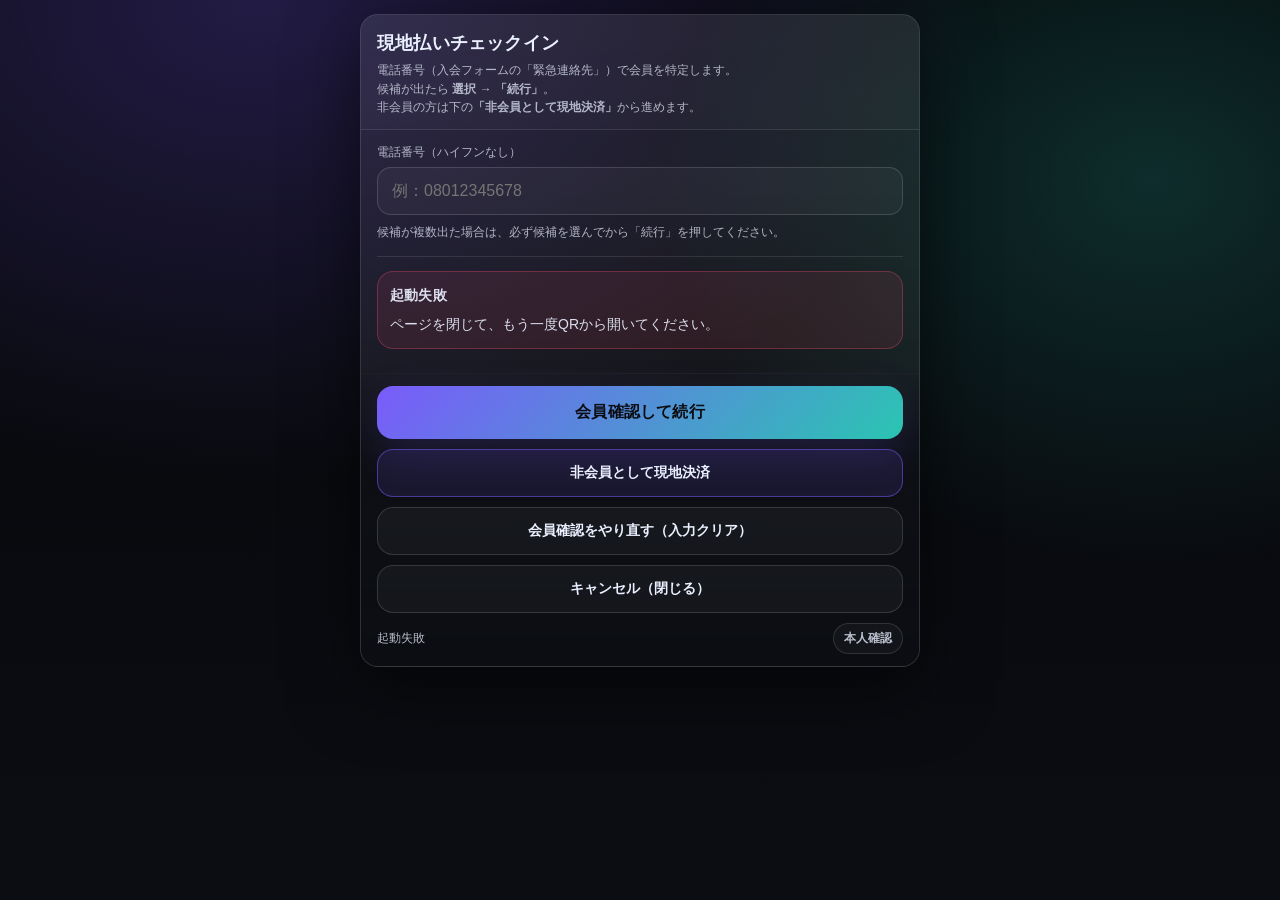
==== commit c6ef426c: "Update index.html" ====
--- a/cash_checkin/index.html
+++ b/cash_checkin/index.html
@@ -53,13 +53,10 @@
     .sub{ margin:0; color:var(--muted); font-size:12px; line-height:1.55; }
     .content{ padding:14px 16px 0; }
 
-    .grid{
+    .grid2{
       display:grid;
       grid-template-columns: 1fr 1fr;
       gap:10px;
-    }
-    @media (max-width:420px){
-      .grid{ grid-template-columns: 1fr; }
     }
     .item{
       border:1px solid rgba(255,255,255,.10);
@@ -70,6 +67,33 @@
     .label{ color:var(--muted); font-size:12px; margin-bottom:6px; }
     .value{ font-weight:900; letter-spacing:.2px; }
     .fee{ font-size:24px; font-weight:1000; letter-spacing:.3px; }
+
+    /* ★ 料金欄を手動変更可能ボタン化 */
+    .feeItem{
+      cursor:pointer;
+      transition: border-color .15s ease, background .15s ease, transform .06s ease;
+      position:relative;
+    }
+    .feeItem:active{ transform: translateY(1px); }
+    .feeItem.editable{
+      border-color: rgba(124,92,255,.45);
+      background: linear-gradient(180deg, rgba(124,92,255,.10), rgba(124,92,255,.03));
+    }
+    .feeEditHint{
+      font-size:10px; color:rgba(124,92,255,.95); font-weight:900;
+      margin-top:4px; letter-spacing:.04em;
+      display:flex; align-items:center; gap:4px;
+    }
+    .feeEditHint svg{ width:11px; height:11px; }
+    .feeManualBadge{
+      display:none;
+      font-size:9px; font-weight:900; color:#0b0d12;
+      background: linear-gradient(135deg,var(--warn),#f59e0b);
+      padding:2px 6px; border-radius:999px;
+      position:absolute; top:8px; right:8px;
+      letter-spacing:.04em;
+    }
+    .feeManualBadge.show{ display:inline-block; }
 
     .badge{
       display:inline-flex; align-items:center; gap:8px;
@@ -88,10 +112,12 @@
     .ng .dot{ background: var(--ng); }
     .warn{ border-color: rgba(251,191,36,.38); background: rgba(251,191,36,.12); }
     .warn .dot{ background: var(--warn); }
+    .guest{ border-color: rgba(124,92,255,.45); background: rgba(124,92,255,.16); }
+    .guest .dot{ background: var(--accent); }
 
     .sep{ height:1px; background:rgba(255,255,255,.10); margin:14px 0; }
 
-    select, input{
+    input{
       width:100%;
       padding:14px 14px;
       border-radius:14px;
@@ -115,7 +141,6 @@
       line-height:1.55;
     }
 
-    /* ===== 追加：本番用の案内UI ===== */
     .notice{
       border:1px solid rgba(255,255,255,.12);
       background: rgba(255,255,255,.045);
@@ -137,7 +162,6 @@
       font-size: 12px;
       color: rgba(234,240,255,.70);
     }
-    /* デバッグはdetailsに退避（通常は非表示） */
     details{
       border:1px solid rgba(255,255,255,.10);
       background:rgba(255,255,255,.03);
@@ -153,7 +177,89 @@
       outline:none;
     }
     details > summary::-webkit-details-marker{ display:none; }
-    /* ===== 追加ここまで ===== */
+
+    /* ===== クラスカード（通常チェックインから移植） ===== */
+    .sectionTag{
+      margin-top: 4px;
+      padding-top: 8px;
+      display:flex;
+      align-items:center;
+      justify-content:space-between;
+      gap: 10px;
+    }
+    .sectionTag .left{ font-size: 12px; color: rgba(234,240,255,.92); }
+    .sectionTag .right{ font-size: 12px; color: rgba(234,240,255,.72); }
+
+    .grid{ display:grid; grid-template-columns: 1fr; gap:10px; margin-top:8px; }
+    @media (min-width: 420px){ .grid{ grid-template-columns: 1fr 1fr; } }
+
+    .classCard{
+      border:1px solid var(--line);
+      background: rgba(255,255,255,.03);
+      border-radius:16px;
+      padding:12px;
+      display:flex; align-items:center; justify-content:space-between; gap:10px;
+      cursor:pointer; user-select:none;
+      transition: transform .08s ease, border-color .15s ease, background .15s ease, opacity .15s ease;
+      position: relative;
+      overflow: hidden;
+    }
+    .classCard:active{ transform: translateY(1px); }
+    .className{ font-size:15px; font-weight:800; letter-spacing:.1px; line-height:1.2; }
+    .classMeta{ font-size:12px; color:rgba(234,240,255,.85); margin-top:2px; }
+
+    .rightWrap{ display:flex; align-items:center; gap:8px; flex:0 0 auto; min-width: fit-content; }
+    .cdot{
+      width:10px; height:10px; border-radius:999px;
+      border:1px solid rgba(255,255,255,.22); background: rgba(255,255,255,.06);
+      flex:0 0 auto;
+    }
+
+    .classCard.selected{
+      border-color: rgba(124,92,255,.78);
+      background: linear-gradient(135deg, rgba(124,92,255,.22), rgba(45,212,191,.12));
+      box-shadow: 0 16px 44px rgba(124,92,255,.18);
+      transform: translateY(-1px) scale(1.01);
+    }
+    .classCard.selected .cdot{
+      background: linear-gradient(135deg, var(--accent), var(--accent2));
+      border-color: rgba(255,255,255,.35);
+      box-shadow: 0 0 0 4px rgba(124,92,255,.18), 0 10px 26px rgba(124,92,255,.22);
+    }
+
+    .classCard.today{
+      border-color: rgba(45,212,191,.55);
+      background: linear-gradient(135deg, rgba(45,212,191,.14), rgba(124,92,255,.12));
+      box-shadow: 0 14px 36px rgba(45,212,191,.12);
+    }
+    .classCard.today .cdot{ background: rgba(45,212,191,.22); border-color: rgba(45,212,191,.38); }
+    .classCard.today.selected{
+      border-color: rgba(45,212,191,.78);
+      box-shadow: 0 18px 50px rgba(45,212,191,.14);
+    }
+
+    .classCard.done{
+      opacity: .55; cursor: not-allowed; transform: none !important;
+      border-color: rgba(34,197,94,.30);
+      background: rgba(255,255,255,.02); box-shadow: none;
+    }
+    .classCard.done .cdot{ background: rgba(34,197,94,.20); border-color: rgba(34,197,94,.30); }
+
+    .todayBadge{
+      font-size:11px; font-weight:900; padding:5px 8px; border-radius:999px;
+      color:#0b0d12; background: linear-gradient(135deg, var(--accent2), var(--accent));
+      box-shadow: 0 10px 24px rgba(124,92,255,.14); line-height: 1; white-space: nowrap;
+    }
+    .doneBadge{
+      font-size:11px; font-weight:900; padding:5px 8px; border-radius:999px;
+      color:#0b0d12; background: rgba(34,197,94,.95);
+      box-shadow: 0 10px 24px rgba(34,197,94,.16); line-height: 1; white-space: nowrap;
+    }
+    .doubleClassBadge{
+      font-size:11px; font-weight:900; padding:5px 8px; border-radius:999px;
+      color:#fff; background: linear-gradient(135deg, #f97316, #ef4444);
+      box-shadow: 0 10px 24px rgba(249,115,22,.25); line-height: 1; white-space: nowrap;
+    }
 
     .actionBar{
       position: sticky;
@@ -192,6 +298,20 @@
     }
     .btnSub[disabled]{ opacity:.55; cursor:not-allowed; }
 
+    .btnGuest{
+      width:100%;
+      border-radius:16px;
+      padding:14px 14px;
+      font-size:14px;
+      font-weight:900;
+      border:1px solid rgba(124,92,255,.5);
+      background:rgba(124,92,255,.12);
+      color:var(--text);
+      cursor:pointer;
+      transition: background .15s ease;
+    }
+    .btnGuest:active{ background:rgba(124,92,255,.25); }
+
     .statusLine{
       margin-top:10px;
       color: rgba(234,240,255,.78);
@@ -218,7 +338,82 @@
       font-size:12px;
       white-space:pre-wrap;
     }
-  
+
+    /* ===== モーダル共通 ===== */
+    .modal{
+      position: fixed; inset: 0;
+      display:none; align-items:center; justify-content:center;
+      padding: 18px;
+      background: rgba(0,0,0,.72);
+      backdrop-filter: blur(10px); -webkit-backdrop-filter: blur(10px);
+      z-index: 9998;
+    }
+    .modal.show{ display:flex; }
+    .modalCard{
+      width: min(520px, 100%);
+      border-radius: 18px;
+      border:1px solid rgba(255,255,255,.16);
+      background: linear-gradient(180deg, #141821, #0d1016);
+      box-shadow: 0 24px 80px rgba(0,0,0,.7);
+      padding: 18px 16px;
+    }
+    .modalBtn{
+      width: 100%;
+      border: 0;
+      border-radius: 14px;
+      padding: 13px 14px;
+      font-size: 15px;
+      font-weight: 900;
+      color: #0b0d12;
+      cursor: pointer;
+      background: linear-gradient(135deg, var(--accent), var(--accent2));
+    }
+    .modalBtnNo{
+      background: rgba(255,255,255,.10) !important;
+      color: #eaf0ff !important;
+      border: 1px solid rgba(255,255,255,.20) !important;
+    }
+
+    /* ★ クラス選択確認モーダル（通常チェックインから移植） */
+    .classConfirmTitle{
+      font-size: 22px; font-weight: 900; line-height: 1.35;
+      text-align: center; margin-bottom: 10px;
+    }
+    .classConfirmName{
+      font-size: 26px; font-weight: 900; text-align: center; line-height: 1.3;
+      background: linear-gradient(135deg, var(--accent), var(--accent2));
+      -webkit-background-clip: text; background-clip: text; -webkit-text-fill-color: transparent;
+      margin-bottom: 6px;
+    }
+    .classConfirmMeta{
+      font-size: 14px; color: rgba(234,240,255,.92); text-align: center;
+      min-height: 20px; margin-bottom: 2px; font-weight:700;
+    }
+    .classConfirmFee{
+      font-size: 20px; font-weight: 1000; text-align:center;
+      color: var(--accent2); margin-top:8px;
+    }
+
+    /* ★ 料金入力モーダル */
+    .feeModalTitle{ font-size:18px; font-weight:900; text-align:center; margin-bottom:6px; }
+    .feeModalText{ font-size:13px; color:rgba(234,240,255,.85); text-align:center; line-height:1.55; margin-bottom:14px; }
+    .feeModalField{
+      display:flex; align-items:center; gap:8px;
+      background: rgba(255,255,255,.05);
+      border: 2px solid rgba(124,92,255,.55);
+      border-radius: 14px;
+      padding: 14px 14px;
+      margin-bottom: 8px;
+    }
+    .feeModalField:focus-within{ border-color: var(--accent); box-shadow: 0 0 0 5px rgba(124,92,255,.20); }
+    .feeModalYen{ font-size:22px; font-weight:1000; color:var(--muted); }
+    .feeModalField input{
+      border:0; outline:none; background:transparent; padding:0;
+      color: var(--text); font-size: 26px; font-weight: 900; letter-spacing:.04em;
+    }
+    .feeModalHint{ text-align:center; font-size:12px; color:rgba(234,240,255,.7); margin-bottom:14px; line-height:1.5; }
+    .feeModalActions{ display:grid; grid-template-columns: 1fr 1.3fr; gap:10px; }
+
     /* ★★ SoLローディングオーバーレイ */
     .solOverlay{
       position:fixed; inset:0; z-index:9999;
@@ -252,6 +447,10 @@
       animation:solPulse 1.6s ease-in-out infinite;
     }
     @keyframes solPulse{ 0%,100%{opacity:0.4} 50%{opacity:1} }
+
+    @media (prefers-reduced-motion: reduce){
+      *{ animation: none !important; transition: none !important; }
+    }
   </style>
 </head>
 
@@ -267,16 +466,17 @@
       <div class="solOverlay-label">読み込み中</div>
     </div>
 
-  <!-- BUILD: 2026-02-09_cash_checkin_member_gate_v8_hold_until_me_cash_success__ui_notice_hide_logs -->
+  <!-- BUILD: 2026-05-26_cash_checkin_cardui_guest_manualfee_double_v9 -->
   <div class="wrap">
 
     <!-- ====== SCREEN 1: 会員確認（ページ） ====== -->
     <div id="screenVerify" class="card">
       <div class="head">
-        <h1>会員確認</h1>
+        <h1>現地払いチェックイン</h1>
         <p class="sub">
           電話番号（入会フォームの「緊急連絡先」）で会員を特定します。<br>
-          候補が出たら <strong>選択 → 「続行」</strong>（rowIndexを送信）
+          候補が出たら <strong>選択 → 「続行」</strong>。<br>
+          非会員の方は下の<strong>「非会員として現地決済」</strong>から進めます。
         </p>
       </div>
 
@@ -287,22 +487,19 @@
 
         <div id="verifySelectBox" class="hide" style="margin-top:12px;">
           <div class="label">同じ電話番号の候補が複数あります（選択）</div>
-          <select id="verifyMemberSel"></select>
+          <select id="verifyMemberSel" style="width:100%;padding:14px;border-radius:14px;border:1px solid rgba(255,255,255,.14);background:rgba(255,255,255,.04);color:var(--text);font-size:16px;"></select>
           <div class="hint">送信予定 rowIndex：<strong id="pickedRowIndexLabel">—</strong></div>
         </div>
 
         <div class="sep"></div>
 
-        <!-- ★追加：案内（ログの代わりに表示） -->
         <div id="verifyNotice" class="notice warn">
           <div class="title">入力してください</div>
           <div id="verifyNoticeText">電話番号（ハイフンなし）を入力して「続行」を押してください。</div>
         </div>
 
-        <!-- ★エラーはそのまま -->
         <div id="verifyErr" class="err"></div>
 
-        <!-- ★デバッグログ（通常非表示：必要ならhideを外す） -->
         <details id="dbgVerify" class="hide" style="margin-top:12px;">
           <summary class="hint">デバッグログ</summary>
           <pre id="outVerify">—</pre>
@@ -313,6 +510,7 @@
 
       <div class="actionBar">
         <button class="btn" id="btnVerifyOk" type="button">会員確認して続行</button>
+        <button class="btnGuest" id="btnGuestStart" type="button" style="margin-top:10px;">非会員として現地決済</button>
         <button class="btnSub" id="btnVerifyRetry" type="button" style="margin-top:10px;">会員確認をやり直す（入力クリア）</button>
         <button class="btnSub" id="btnVerifyCancel" type="button" style="margin-top:10px;">キャンセル（閉じる）</button>
         <div class="statusLine">
@@ -326,11 +524,11 @@
     <div id="screenCheckin" class="card hide" style="margin-top:14px;">
       <div class="head">
         <h1>現地払いチェックイン</h1>
-        <p class="sub">このQRは<strong>現地精算（PENDING）専用</strong>です。月謝契約の有無と単発料金を表示します。</p>
+        <p class="sub">このQRは<strong>現地精算（PENDING）専用</strong>です。区分と料金を表示します。料金欄はタップで手動変更できます。</p>
       </div>
 
       <div class="content">
-        <div class="grid">
+        <div class="grid2">
           <div class="item">
             <div class="label">会員</div>
             <div id="memberName" class="value">—</div>
@@ -339,9 +537,15 @@
             <div class="label">区分</div>
             <div id="contractBadge" class="badge warn"><span class="dot"></span>—</div>
           </div>
-          <div class="item">
-            <div class="label">単発料金</div>
+          <!-- ★ 料金欄を手動変更可能に -->
+          <div class="item feeItem editable" id="feeItem">
+            <span class="feeManualBadge" id="feeManualBadge">手動</span>
+            <div class="label">料金（タップで変更）</div>
             <div id="fee" class="fee">—</div>
+            <div class="feeEditHint">
+              <svg viewBox="0 0 24 24" fill="none" stroke="currentColor" stroke-width="2.2" stroke-linecap="round" stroke-linejoin="round"><path d="M12 20h9"/><path d="M16.5 3.5a2.12 2.12 0 0 1 3 3L7 19l-4 1 1-4Z"/></svg>
+              タップで料金変更
+            </div>
           </div>
           <div class="item">
             <div class="label">今月</div>
@@ -349,7 +553,6 @@
           </div>
         </div>
 
-        <!-- ★追加：案内（ログの代わりに表示） -->
         <div id="checkinNotice" class="notice ok" style="margin-top:12px;">
           <div class="title">準備中</div>
           <div id="checkinNoticeText">会員情報とクラス一覧を読み込みます。</div>
@@ -358,10 +561,13 @@
 
         <div class="sep"></div>
 
-        <div class="label">クラス</div>
-        <select id="classSel"></select>
-
-        <!-- ★デバッグログ（通常非表示：必要ならhideを外す） -->
+        <!-- ★ クラスカード -->
+        <div class="sectionTag">
+          <div class="left" id="todayLabel">受講クラス（タップで選択）</div>
+          <div class="right" id="todayJst"></div>
+        </div>
+        <div id="classGrid" class="grid"></div>
+
         <details id="dbgCheckin" class="hide" style="margin-top:12px;">
           <summary class="hint">デバッグログ</summary>
           <pre id="out">—</pre>
@@ -371,7 +577,7 @@
       </div>
 
       <div class="actionBar">
-        <button class="btn" id="btnCheckin" disabled>読み込み中…</button>
+        <button class="btn" id="btnCheckin" disabled>クラスを選択してください</button>
         <button class="btnSub" id="btnBackToVerify" type="button" style="margin-top:10px;">会員確認に戻る</button>
         <div class="statusLine">
           <div id="statusText">起動中…</div>
@@ -382,18 +588,53 @@
 
   </div>
 
+  <!-- ★ クラス選択確認モーダル -->
+  <div id="classConfirmModal" class="modal">
+    <div class="modalCard">
+      <div class="classConfirmTitle">このクラスの受講で<br>あってますか？</div>
+      <div id="classConfirmName" class="classConfirmName"></div>
+      <div id="classConfirmMeta" class="classConfirmMeta"></div>
+      <div id="classConfirmFee" class="classConfirmFee"></div>
+      <div style="display:flex; gap:10px; margin-top:16px;">
+        <button class="modalBtn modalBtnNo" id="classConfirmNo" type="button">いいえ</button>
+        <button class="modalBtn" id="classConfirmYes" type="button">はい</button>
+      </div>
+    </div>
+  </div>
+
+  <!-- ★ 料金変更モーダル -->
+  <div id="feeModal" class="modal">
+    <div class="modalCard">
+      <div class="feeModalTitle">料金を変更</div>
+      <div class="feeModalText">イレギュラーな料金の場合に手動で変更できます。<br>受付で金額を確認してください。</div>
+      <div class="feeModalField" id="feeModalFieldWrap">
+        <span class="feeModalYen">¥</span>
+        <input id="feeModalInput" inputmode="numeric" type="tel" placeholder="3000" />
+      </div>
+      <div class="feeModalHint" id="feeModalHint">自動判定の料金：<strong id="feeAutoLabel">—</strong></div>
+      <div class="feeModalActions">
+        <button class="modalBtn modalBtnNo" id="feeModalReset" type="button">自動に戻す</button>
+        <button class="modalBtn" id="feeModalOk" type="button">この料金にする</button>
+      </div>
+    </div>
+  </div>
+
 <script>
 
   function showOverlay(){ var e=document.getElementById('solOverlay'); if(e) e.classList.add('active'); }
   function hideOverlay(){ var e=document.getElementById('solOverlay'); if(e) e.classList.remove('active'); }
+
   /* ====== 設定（必ず差し替え） ====== */
   const LIFF_ID   = "2008938862-M5N6CXP3";
   const API_URL   = "https://script.google.com/macros/s/AKfycby5I_79Y4b44ldbpM5tUBHtTF1hIOx9e0q1LMnA7K_bPzZ-VeYuDWkLo1nh4eQ82cNs/exec";
   const API_TOKEN = "sol_checkin_2026_144025036146";
-  const STAMP_URL = "https://liff.line.me/1654883656-XqwKRkd4/?searchId=849rmjko&shopcardProgramId=01HG80PGE6KDYNYF61RB36SHHD&printablePointId=9cN1kUjyRBqOiexb4KelOfpruP63PRucZ7_BistMav0";
+  const STAMP_URL        = "https://liff.line.me/1654883656-XqwKRkd4/?searchId=849rmjko&shopcardProgramId=01HG80PGE6KDYNYF61RB36SHHD&printablePointId=9cN1kUjyRBqOiexb4KelOfpruP63PRucZ7_BistMav0";
+  const STAMP_URL_DOUBLE = "https://liff.line.me/1654883656-XqwKRkd4/?searchId=849rmjko&shopcardProgramId=01HG80PGE6KDYNYF61RB36SHHD&printablePointId=MumAot2UNX-01-BC-eTc5xEADlegdTiMD-INoMt-ExU";
+  /* ★ 非会員の既定料金（GAS側 GUEST_CASH_FEE と合わせる） */
+  const GUEST_CASH_FEE = 3000;
   /* =================================== */
 
-  document.title = "cash_checkin BUILD 2026-02-09_cash_checkin_member_gate_v8_hold_until_me_cash_success__ui_notice_hide_logs";
+  document.title = "cash_checkin BUILD 2026-05-26_cardui_guest_manualfee_double_v9";
 
   const JSONP_TIMEOUT_MS = 16000;
   const $ = (id)=>document.getElementById(id);
@@ -407,14 +648,23 @@
   let gMemberId = "";
 
   let RESOLVE_IN_FLIGHT = false;
+
+  // ★ 状態：会員/非会員、選択クラス、料金
+  let IS_GUEST = false;            // 非会員モードか
+  let SELECTED_CLASS = null;       // { id, name, stamp_count, weekday }
+  let AUTO_FEE_PER_CLASS = 0;      // 1クラスあたりの自動判定料金（会員区分から）
+  let MANUAL_FEE = null;           // 手動上書き（合計額）。nullなら自動
+  let TODAY_WD = "";
+  let CLASSES_CACHE = [];
+
+  // 本日チェックイン済み（端末側・このページ用）
+  const DONE_CACHE_PREFIX = "sol_cash_done_";
 
   // ---------- error hooks ----------
   window.onerror = function(msg, src, line, col, err){
     try{
       const o = { where:"window.onerror", msg:String(msg), src:String(src), line, col, err:String(err && err.stack ? err.stack : err) };
-      // デバッグ枠が表示されている時だけ書く（通常は何もしない）
-      setOut(o);
-      setOutVerify(o);
+      setOut(o); setOutVerify(o);
       if ($("verifyErr")) $("verifyErr").textContent = "予期しないエラーが発生しました。画面を閉じて再度QRから開いてください。";
     }catch(_){}
   };
@@ -422,13 +672,12 @@
     try{
       const r = ev && ev.reason;
       const o = { where:"unhandledrejection", reason:String(r && r.stack ? r.stack : r) };
-      setOut(o);
-      setOutVerify(o);
+      setOut(o); setOutVerify(o);
       if ($("verifyErr")) $("verifyErr").textContent = "エラーが発生しました。画面を閉じて再度QRから開いてください。";
     }catch(_){}
   };
 
-  /* ===== 追加：案内UI helper ===== */
+  /* ===== 案内UI helper ===== */
   function setVerifyNotice(type, title, text){
     const box = $("verifyNotice");
     if (!box) return;
@@ -449,9 +698,7 @@
     const sm = $("checkinNoticeSmall");
     if (sm) sm.textContent = small || "";
   }
-  /* ===== 追加ここまで ===== */
-
-  // ★デバッグは通常非表示：detailsがhideなら書かない
+
   function setOut(obj){
     const dbg = $("dbgCheckin");
     if (!dbg || dbg.classList.contains("hide")) return;
@@ -485,31 +732,47 @@
     return new Promise((resolve, reject)=>{
       const cb = "cb_" + Math.random().toString(36).slice(2);
       const script = document.createElement("script");
-      const timer = setTimeout(()=>{
-        cleanup();
-        reject(new Error("JSONP timeout"));
-      }, JSONP_TIMEOUT_MS);
-
+      const timer = setTimeout(()=>{ cleanup(); reject(new Error("JSONP timeout")); }, JSONP_TIMEOUT_MS);
       function cleanup(){
         clearTimeout(timer);
-        window[cb] = function(){}; // no-op（タイムアウト後の遅延レスポンスでReferenceErrorが出るのを防ぐ）
+        window[cb] = function(){};
         try { script.remove(); } catch(_){}
       }
       window[cb] = (data)=>{ cleanup(); resolve(data); };
-
       script.src = url + (url.includes("?") ? "&" : "?") + "callback=" + cb;
       script.onerror = ()=>{ cleanup(); reject(new Error("jsonp load error")); };
       document.body.appendChild(script);
     });
   }
 
-  function yyyymmNowJst(){
+  // ===== JST helpers =====
+  function getJstNow_(){
     const now = new Date();
     const utc = now.getTime() + now.getTimezoneOffset() * 60000;
-    const jst = new Date(utc + 9 * 60 * 60000);
-    const y = jst.getFullYear();
-    const m = String(jst.getMonth()+1).padStart(2,"0");
-    return `${y}${m}`;
+    return new Date(utc + 9 * 60 * 60000);
+  }
+  function getJstWeekdayJa_(){
+    const d = getJstNow_();
+    const map = ["日","月","火","水","木","金","土"];
+    return map[d.getDay()];
+  }
+  function formatJstYmdHm_(){
+    const d = getJstNow_();
+    const pad = (n)=>String(n).padStart(2,"0");
+    return `${d.getFullYear()}/${pad(d.getMonth()+1)}/${pad(d.getDate())} ${pad(d.getHours())}:${pad(d.getMinutes())}`;
+  }
+  function formatJstYmdCompact_(){
+    const d = getJstNow_();
+    const pad = (n)=>String(n).padStart(2,"0");
+    return `${d.getFullYear()}${pad(d.getMonth()+1)}${pad(d.getDate())}`;
+  }
+  function yyyymmNowJst(){
+    const d = getJstNow_();
+    const m = String(d.getMonth()+1).padStart(2,"0");
+    return `${d.getFullYear()}${m}`;
+  }
+  function normalizeWeekdayCell_(w){
+    return String(w || "").trim().replace(/曜日|曜/g, "");
   }
 
   function normPhone_(s){
@@ -519,79 +782,283 @@
     return s;
   }
 
+  // ===== done cache（会員ごと/非会員はuserId）=====
+  function currentCheckinKey_(){ return IS_GUEST ? ("guest_" + gUserId) : (gMemberId || gUserId); }
+  function doneKeyToday_(){
+    const mk = currentCheckinKey_();
+    return DONE_CACHE_PREFIX + formatJstYmdCompact_() + (mk ? "_" + mk : "");
+  }
+  function loadDoneToday_(){
+    try{
+      const raw = localStorage.getItem(doneKeyToday_());
+      const arr = raw ? JSON.parse(raw) : [];
+      return Array.isArray(arr) ? arr.map(String) : [];
+    }catch(e){ return []; }
+  }
+  function saveDoneToday_(arr){
+    try{
+      const unique = Array.from(new Set((arr || []).map(String)));
+      localStorage.setItem(doneKeyToday_(), JSON.stringify(unique));
+    }catch(e){}
+  }
+  function markDoneToday_(classId){
+    const arr = loadDoneToday_();
+    arr.push(String(classId));
+    saveDoneToday_(arr);
+  }
+  function isDoneToday_(classId){
+    return loadDoneToday_().includes(String(classId));
+  }
+
+  // ===== 料金計算 =====
+  function selectedStampCount_(){
+    return (SELECTED_CLASS && Number(SELECTED_CLASS.stamp_count) >= 2) ? Number(SELECTED_CLASS.stamp_count) : 1;
+  }
+  // 現在の確定料金（手動があれば手動、無ければ 自動単価×スタンプ数）
+  function currentFee_(){
+    if (MANUAL_FEE != null) return MANUAL_FEE;
+    return AUTO_FEE_PER_CLASS * selectedStampCount_();
+  }
+  function fmtYen_(n){
+    n = Number(n || 0);
+    return `¥${n.toLocaleString()}`;
+  }
+  // 料金表示を更新（区分・選択クラスに応じて）
+  function refreshFeeDisplay_(){
+    const feeEl = $("fee");
+    const badge = $("feeManualBadge");
+    const sc = selectedStampCount_();
+
+    if (MANUAL_FEE != null){
+      feeEl.textContent = fmtYen_(MANUAL_FEE);
+      if (badge) badge.classList.add("show");
+      return;
+    }
+    if (badge) badge.classList.remove("show");
+
+    // 自動表示。クラス未選択なら単価（×1）を目安表示。
+    const total = AUTO_FEE_PER_CLASS * sc;
+    if (AUTO_FEE_PER_CLASS > 0){
+      feeEl.textContent = sc >= 2
+        ? `${fmtYen_(total)}（2クラス分）`
+        : fmtYen_(total);
+    } else {
+      feeEl.textContent = "—";
+    }
+  }
+
+  // ===== クラスカード描画（通常チェックインから移植・cash用に調整）=====
+  function sortClassesByToday_(classes){
+    const today = TODAY_WD || getJstWeekdayJa_();
+    const wdOrder = { "月":0,"火":1,"水":2,"木":3,"金":4,"土":5,"日":6 };
+    const orderKey = (c)=>{
+      const wd = normalizeWeekdayCell_(c.weekday);
+      const isToday = (wd && wd === today) ? 0 : 1;
+      const dayRank = (wd in wdOrder) ? wdOrder[wd] : 999;
+      return { isToday, dayRank };
+    };
+    return (classes || [])
+      .map((c,i)=>({...c, __i:i}))
+      .sort((a,b)=>{
+        const ka=orderKey(a), kb=orderKey(b);
+        if (ka.isToday !== kb.isToday) return ka.isToday - kb.isToday;
+        if (ka.dayRank !== kb.dayRank) return ka.dayRank - kb.dayRank;
+        const an=String(a.name||""), bn=String(b.name||"");
+        if (an && bn){ const cmp=an.localeCompare(bn,"ja"); if (cmp!==0) return cmp; }
+        return a.__i - b.__i;
+      })
+      .map(({__i, ...c})=>c);
+  }
+  function countTodayClasses_(classes){
+    const today = TODAY_WD || getJstWeekdayJa_();
+    return (classes || []).filter(c => normalizeWeekdayCell_(c.weekday) === today).length;
+  }
+
+  function renderClasses_(classes){
+    const grid = $("classGrid");
+    grid.innerHTML = "";
+    if (!classes || classes.length === 0){
+      setCheckinNotice("warn","クラスがありません","現在選択できるクラスがありません。");
+      return;
+    }
+    const doneSet = new Set(loadDoneToday_());
+
+    classes.forEach(c=>{
+      const wd = normalizeWeekdayCell_(c.weekday);
+      const isToday = wd && (wd === TODAY_WD);
+      const isDone = doneSet.has(String(c.id));
+
+      const card = document.createElement("div");
+      card.className = "classCard" + (isToday ? " today" : "") + (isDone ? " done" : "");
+      card.dataset.classId = String(c.id);
+
+      const left = document.createElement("div");
+      const name = document.createElement("div");
+      name.className = "className";
+      name.textContent = c.name;
+      const meta = document.createElement("div");
+      meta.className = "classMeta";
+      if (wd){
+        if (isDone) meta.textContent = `${wd}｜チェックイン済み`;
+        else if (isToday) meta.textContent = `${wd}｜今日`;
+        else meta.textContent = `${wd}｜タップして選択`;
+      } else {
+        meta.textContent = "タップして選択";
+      }
+      left.appendChild(name); left.appendChild(meta);
+
+      const right = document.createElement("div");
+      right.className = "rightWrap";
+      if (isDone){
+        const b = document.createElement("div"); b.className="doneBadge"; b.textContent="済"; right.appendChild(b);
+      } else if (isToday){
+        const b = document.createElement("div"); b.className="todayBadge"; b.textContent="今日"; right.appendChild(b);
+      }
+      if (Number(c.stamp_count) >= 2){
+        const b2 = document.createElement("div"); b2.className="doubleClassBadge"; b2.textContent="2クラス";
+        right.insertBefore(b2, right.firstChild);
+      }
+      const dot = document.createElement("div"); dot.className="cdot"; right.appendChild(dot);
+
+      card.appendChild(left); card.appendChild(right);
+
+      if (!isDone){
+        card.addEventListener("click", ()=> confirmClassSelection_(String(c.id), String(c.name), c.stamp_count, c.weekday));
+      } else {
+        card.style.pointerEvents = "none";
+      }
+      grid.appendChild(card);
+    });
+  }
+
+  // ★ クラス選択確認モーダル（料金併記）
+  function confirmClassSelection_(id, name, stampCount, weekday){
+    const modal = $("classConfirmModal");
+    const sc = Number(stampCount) >= 2 ? Number(stampCount) : 1;
+
+    // 確定時の料金を計算（手動があればそれ、無ければ自動単価×sc）
+    const feeForThis = (MANUAL_FEE != null) ? MANUAL_FEE : (AUTO_FEE_PER_CLASS * sc);
+
+    $("classConfirmName").textContent = name;
+    $("classConfirmMeta").textContent = sc >= 2 ? "2クラス分（スタンプ2つ）" : "";
+    $("classConfirmFee").textContent = AUTO_FEE_PER_CLASS > 0 || MANUAL_FEE != null
+      ? `料金 ${fmtYen_(feeForThis)}${MANUAL_FEE != null ? "（手動）" : ""}`
+      : "";
+
+    if (!modal){ setSelectedClass_(id, name, sc, weekday); return; }
+
+    const yesOld = $("classConfirmYes");
+    const noOld  = $("classConfirmNo");
+    const yes = yesOld.cloneNode(true);
+    const no  = noOld.cloneNode(true);
+    yesOld.parentNode.replaceChild(yes, yesOld);
+    noOld.parentNode.replaceChild(no, noOld);
+
+    yes.addEventListener("click", ()=>{ modal.classList.remove("show"); setSelectedClass_(id, name, sc, weekday); });
+    no.addEventListener("click",  ()=>{ modal.classList.remove("show"); });
+
+    modal.classList.add("show");
+  }
+
+  function setSelectedClass_(id, name, stampCount, weekday){
+    SELECTED_CLASS = { id, name, stamp_count: Number(stampCount) || 1, weekday: weekday || "" };
+    document.querySelectorAll(".classCard").forEach(el=>{
+      el.classList.toggle("selected", el.dataset.classId === id);
+    });
+    refreshFeeDisplay_(); // 2クラスなら料金が2倍表示になる
+
+    if (isDoneToday_(id)){
+      $("btnCheckin").disabled = true;
+      $("btnCheckin").textContent = "本日チェックイン済み";
+      return;
+    }
+    $("btnCheckin").disabled = false;
+    const sc = selectedStampCount_();
+    $("btnCheckin").textContent = `現地精算でチェックイン（${fmtYen_(currentFee_())}）`;
+  }
+
+  // ===== 料金変更モーダル =====
+  function openFeeModal_(){
+    $("feeAutoLabel").textContent = fmtYen_(AUTO_FEE_PER_CLASS * selectedStampCount_());
+    $("feeModalInput").value = (MANUAL_FEE != null) ? String(MANUAL_FEE) : "";
+    $("feeModal").classList.add("show");
+    setTimeout(()=>{ try{ $("feeModalInput").focus(); }catch(_){} }, 150);
+  }
+  function closeFeeModal_(){ $("feeModal").classList.remove("show"); }
+
+  function bindFeeUI_(){
+    $("feeItem").addEventListener("click", ()=>{
+      // 料金欄が有効なときだけ（区分が確定してから）
+      if ($("feeItem").classList.contains("editable")) openFeeModal_();
+    });
+    $("feeModalOk").addEventListener("click", ()=>{
+      const raw = String($("feeModalInput").value || "").replace(/[^\d]/g, "");
+      if (raw === ""){ closeFeeModal_(); return; }
+      const v = Math.max(0, Math.floor(Number(raw)));
+      MANUAL_FEE = v;
+      closeFeeModal_();
+      refreshFeeDisplay_();
+      if (SELECTED_CLASS) $("btnCheckin").textContent = `現地精算でチェックイン（${fmtYen_(currentFee_())}）`;
+    });
+    $("feeModalReset").addEventListener("click", ()=>{
+      MANUAL_FEE = null;
+      closeFeeModal_();
+      refreshFeeDisplay_();
+      if (SELECTED_CLASS) $("btnCheckin").textContent = `現地精算でチェックイン（${fmtYen_(currentFee_())}）`;
+    });
+    $("feeModal").addEventListener("click", (e)=>{ if (e.target && e.target.id === "feeModal") closeFeeModal_(); });
+    $("feeModalInput").addEventListener("keydown",(e)=>{ if(e.key==="Enter"){ e.preventDefault(); $("feeModalOk").click(); }});
+  }
+
+  // ===== 会員確認画面のUI =====
   function updatePickedRowIndexLabel_(){
     const el = $("pickedRowIndexLabel");
     if (el) el.textContent = String(gSelectedRowIndex || 0);
   }
-
-  function forceRowIndexFromSelect_(){
-    const sel = $("verifyMemberSel");
-    if (!sel) return 0;
-
-    try{
-      const so = sel.selectedOptions && sel.selectedOptions[0];
-      const v1 = so ? Number(so.value || 0) : 0;
-      if (v1) return v1;
-    }catch(_){}
-
-    try{
-      const idx = (typeof sel.selectedIndex === "number") ? sel.selectedIndex : 0;
-      const opt = sel.options && sel.options[idx];
-      const v2 = opt ? Number(opt.value || 0) : 0;
-      if (v2) return v2;
-    }catch(_){}
-
-    const v3 = Number(sel.value || 0);
-    return v3 || 0;
-  }
-
-  // ★追加：候補選択UIから rowIndex を確実に取得（未定義エラー対策）
   function getSelectedRowIndexFromUI_(){
     const box = $("verifySelectBox");
     const sel = $("verifyMemberSel");
     if (!box || !sel) return 0;
     if (box.classList.contains("hide")) return 0;
-
-    // selectedOptions 優先
     try{
       const so = sel.selectedOptions && sel.selectedOptions[0];
-      const v1 = so ? String(so.value || "").trim() : "";
-      const n1 = Number(v1);
+      const n1 = so ? Number(String(so.value||"").trim()) : 0;
       if (Number.isFinite(n1) && n1 > 0) return n1;
     }catch(_){}
-
-    // selectedIndex fallback
     try{
       const idx = (typeof sel.selectedIndex === "number") ? sel.selectedIndex : -1;
       if (idx >= 0){
         const opt = sel.options && sel.options[idx];
-        const v2 = opt ? String(opt.value || "").trim() : "";
-        const n2 = Number(v2);
+        const n2 = opt ? Number(String(opt.value||"").trim()) : 0;
         if (Number.isFinite(n2) && n2 > 0) return n2;
       }
     }catch(_){}
-
-    // value fallback
-    const v3 = String(sel.value || "").trim();
-    const n3 = Number(v3);
+    const n3 = Number(String(sel.value||"").trim());
     return (Number.isFinite(n3) && n3 > 0) ? n3 : 0;
   }
 
-  function setMemberUiLocked_(){
-    $("memberName").textContent = "(未確定)";
-    const badge = $("contractBadge");
-    badge.innerHTML = '<span class="dot"></span>未確定';
-    badge.className = "badge warn";
-    $("fee").textContent = "—";
-  }
-
   function applyMeToUi_(me){
+    IS_GUEST = false;
     $("memberName").textContent = me.member_name || "(不明)";
     const badge = $("contractBadge");
     badge.innerHTML = '<span class="dot"></span>' + (me.is_contract ? "月謝会員" : "通常会員");
     badge.className = "badge " + (me.is_contract ? "ok" : "ng");
-    const fee = Number(me.cash_fee || 0);
-    $("fee").textContent = fee ? `¥${fee.toLocaleString()}` : "—";
+    AUTO_FEE_PER_CLASS = Number(me.cash_fee || 0);
+    MANUAL_FEE = null; // 会員確定時は手動リセット
+    $("feeItem").classList.add("editable");
+    refreshFeeDisplay_();
+  }
+
+  function applyGuestToUi_(){
+    IS_GUEST = true;
+    $("memberName").textContent = gDisplayName || "(非会員)";
+    const badge = $("contractBadge");
+    badge.innerHTML = '<span class="dot"></span>非会員';
+    badge.className = "badge guest";
+    AUTO_FEE_PER_CLASS = GUEST_CASH_FEE;
+    MANUAL_FEE = null;
+    $("feeItem").classList.add("editable");
+    refreshFeeDisplay_();
   }
 
   async function fetchMeCashByUserId_(){
@@ -607,44 +1074,25 @@
     const box = $("verifySelectBox");
     const sel = $("verifyMemberSel");
     sel.innerHTML = "";
-
     (cands || []).forEach((c, i)=>{
       const opt = document.createElement("option");
-      opt.value = String(c.rowIndex || ""); // ★必ずrowIndexをvalueへ
+      opt.value = String(c.rowIndex || "");
       opt.textContent = `${c.member_name || "(不明)"}${c.member_type ? " / "+c.member_type : ""}（候補${i+1}）`;
       sel.appendChild(opt);
     });
-
-    // ★重要：初期選択を「value」でも確定させる（iOS対策）
     if (sel.options.length > 0){
       sel.selectedIndex = 0;
       sel.value = String(sel.options[0].value || "");
       gSelectedRowIndex = getSelectedRowIndexFromUI_();
-    } else {
-      gSelectedRowIndex = 0;
-    }
+    } else { gSelectedRowIndex = 0; }
     updatePickedRowIndexLabel_();
-
-    // 変更時も value と selectedIndex の両方から確実に取る
-    sel.onchange = ()=> {
+    sel.onchange = ()=>{
       gSelectedRowIndex = getSelectedRowIndexFromUI_();
       updatePickedRowIndexLabel_();
       setVerifyNotice("warn","候補を選択してください",`選択中 rowIndex：${gSelectedRowIndex || "—"}\n選択後、「会員確認して続行」を押してください。`);
-      setOutVerify({ where:"candidate_changed", picked_rowIndex:gSelectedRowIndex, picked_text: sel.options[sel.selectedIndex]?.textContent });
     };
-
     box.classList.remove("hide");
-
-    // ★案内更新
-    setVerifyNotice("warn","候補を選択してください",`同じ電話番号の会員が複数見つかりました。\n候補を選んで「会員確認して続行」を押してください。\n選択中 rowIndex：${gSelectedRowIndex || "—"}`);
-
-    // デバッグ：初期状態を出す
-    setOutVerify({
-      where:"candidates_shown",
-      first_value: sel.options[0]?.value,
-      picked_rowIndex: gSelectedRowIndex,
-      picked_text: sel.options[sel.selectedIndex]?.textContent
-    });
+    setVerifyNotice("warn","候補を選択してください",`同じ電話番号の会員が複数見つかりました。\n候補を選んで「会員確認して続行」を押してください。`);
   }
 
   function clearVerifyCandidates_(){
@@ -654,32 +1102,25 @@
     updatePickedRowIndexLabel_();
   }
 
-  // ★重要：me_cash が success になるまで「チェックイン画面へ進ませない」
   async function verifyMeCashOrStayOnVerify_(){
     setVerifyStatus("会員情報を確認中…（me_cash）");
     setVerifyNotice("warn","確認中…","会員情報を確認しています。少々お待ちください。");
     try{
       const me = await fetchMeCashByUserId_();
       setOutVerify({ where:"me_cash_after_resolve", me });
-
       if (me && me.status === "success"){
         if (me.member_id) gMemberId = String(me.member_id).trim();
         setVerifyStatus("会員情報OK（チェックインへ移動）");
         setVerifyNotice("ok","確認OK","会員情報の確認が完了しました。チェックイン画面へ移動します。");
         return true;
       }
-
       $("verifyErr").textContent = "会員情報の確認に失敗しました。もう一度「会員確認して続行」を押してください。";
-
       setVerifyStatus("会員情報取得失敗");
       setVerifyNotice("ng","会員情報取得に失敗","もう一度「会員確認して続行」を押してください。");
       return false;
-
     }catch(e){
       setOutVerify({ where:"me_cash_exception_after_resolve", error:String(e?.message||e) });
-      $("verifyErr").textContent =
-        "会員情報の取得に失敗しました。電波状況を確認してやり直してください。"
-        + String(e?.message || e);
+      $("verifyErr").textContent = "会員情報の取得に失敗しました。電波状況を確認してやり直してください。" + String(e?.message || e);
       setVerifyStatus("会員情報取得失敗");
       setVerifyNotice("ng","通信失敗","通信に失敗しました。もう一度「会員確認して続行」を押してください。");
       return false;
@@ -692,36 +1133,26 @@
     try{
       const me = await fetchMeCashByUserId_();
       setOut({ where:"me_cash_on_checkin", me });
-
       if (!me || me.status !== "success"){
         setStatus("会員情報取得失敗");
         setCheckinNotice("ng","読み込み失敗","会員情報の取得に失敗しました。会員確認に戻ってやり直してください。");
         return { ok:false, allow_cash_checkin:false, me };
       }
-
       if (me.member_id) gMemberId = String(me.member_id).trim();
       applyMeToUi_(me);
 
       const allow = (me.allow_cash_checkin !== false);
-
       if (!allow){
         setStatus(String(me.cash_reason || "月謝内のため現地精算不可"));
         const mc  = Number(me?.month_count || 0);
         const lim = Number(me?.plan_limit || 0);
-        setCheckinNotice(
-          "warn",
-          "現地精算はできません",
-          "月謝内のため、この画面ではチェックインできません。",
-          `今月の受講数：${mc}${lim ? ` / ${lim}` : ""}（通常チェックインへ）`
-        );
+        setCheckinNotice("warn","現地精算はできません","月謝内のため、この画面ではチェックインできません。",
+          `今月の受講数：${mc}${lim ? ` / ${lim}` : ""}（通常チェックインへ）`);
       } else {
         setStatus("チェックイン可能");
-        // 金額はUI上部のfeeで見える前提なので、ここは短く
-        setCheckinNotice("ok","チェックインできます","クラスを選択して「現地精算でチェックイン」を押してください。");
-      }
-
+        setCheckinNotice("ok","チェックインできます","クラスを選択して「現地精算でチェックイン」を押してください。料金欄はタップで変更できます。");
+      }
       return { ok:true, allow_cash_checkin:allow, me };
-
     }catch(e){
       setOut({ where:"me_cash_exception_on_checkin", error:String(e?.message||e) });
       setStatus("会員情報取得失敗");
@@ -731,139 +1162,161 @@
   }
 
   async function loadClasses_(){
-    setOut("classes 読み込み中...");
     setStatus("クラス一覧を取得中…");
-    setCheckinNotice("ok","準備中","クラス一覧を取得しています…");
-
     const clsUrl = `${API_URL}?api=classes&token=${encodeURIComponent(API_TOKEN)}`;
     const cls = await jsonp(clsUrl);
     if (!cls || cls.status !== "success") {
-      $("verifyErr").textContent = "クラス一覧の取得に失敗しました。電波状況を確認してやり直してください。";
-      setOut({ where:"classes", clsUrl, cls });
+      setOut({ where:"classes", cls });
       setStatus("失敗");
       setCheckinNotice("ng","読み込み失敗","クラス一覧の取得に失敗しました。電波状況を確認してやり直してください。");
       return false;
     }
-
-    const sel = $("classSel");
-    sel.innerHTML = "";
-    (cls.classes || []).forEach(c=>{
-      const opt = document.createElement("option");
-      opt.value = c.id;
-      opt.textContent = c.name;
-      sel.appendChild(opt);
-    });
-
+    CLASSES_CACHE = cls.classes || [];
     return true;
   }
 
+  function applyTodayHeader_(){
+    TODAY_WD = getJstWeekdayJa_();
+    $("todayLabel").textContent = `受講クラス（${TODAY_WD}曜日 優先表示）`;
+    $("todayJst").textContent = formatJstYmdHm_();
+  }
+
+  // ===== チェックイン画面へ（会員/非会員 共通の入口） =====
   async function goToCheckin_(){
     showCheckinScreen_();
+    applyTodayHeader_();
     $("yyyymm").textContent = yyyymmNowJst();
-    setMemberUiLocked_();
-
-    setCheckinNotice("ok","準備中","会員情報とクラス一覧を読み込みます。");
+    SELECTED_CLASS = null;
+    MANUAL_FEE = null;
+
+    setCheckinNotice("ok","準備中","クラス一覧を読み込みます。");
     showOverlay();
 
-    // ★並列化：会員情報とクラス一覧を同時取得（直列→並列で約1リクエスト分短縮）
+    if (IS_GUEST){
+      // 非会員：me_cash不要。区分・料金だけ適用してクラス取得。
+      applyGuestToUi_();
+      const clsOk = await loadClasses_();
+      hideOverlay();
+      if (!clsOk){
+        $("btnCheckin").disabled = true;
+        $("btnCheckin").textContent = "読み込み失敗";
+        return;
+      }
+      const sorted = sortClassesByToday_(CLASSES_CACHE);
+      renderClasses_(sorted);
+      if (countTodayClasses_(CLASSES_CACHE) === 0){
+        $("todayLabel").textContent = `受講クラス（本日のクラスはありません）`;
+      }
+      $("btnCheckin").disabled = true;
+      $("btnCheckin").textContent = "クラスを選択してください";
+      setCheckinNotice("ok","チェックインできます","クラスを選択して「現地精算でチェックイン」を押してください。料金欄はタップで変更できます。");
+      bindCheckinButton_();
+      return;
+    }
+
+    // 会員：会員情報 + クラス を並列取得
     const [meState, clsOk] = await Promise.all([
       ensureMemberInfoByMeCashOnCheckin_(),
       loadClasses_()
     ]);
 
-    // 失敗なら終了
     if (!meState.ok || !clsOk){
       hideOverlay();
       $("btnCheckin").disabled = true;
       $("btnCheckin").textContent = "読み込み失敗";
-      setOut(!meState.ok ? "会員情報取得に失敗" : "クラス取得に失敗");
       return;
     }
 
-    // ★月謝内＝現地精算不可は「戻さない」
+    // 月謝内＝現地精算不可
     if (!meState.allow_cash_checkin){
+      hideOverlay();
       $("btnCheckin").disabled = true;
       $("btnCheckin").textContent = "現地精算不可（通常チェックインへ）";
-
+      $("feeItem").classList.remove("editable"); // 料金変更も無効化
       const mc  = Number(meState.me?.month_count || 0);
       const lim = Number(meState.me?.plan_limit || 0);
-
-      // ポップアップは“最後の安全装置”として残す
-      hideOverlay();
-      const msg =
-        `月謝内のため現地精算はできません。\n` +
-        `今月の受講数：${mc}${lim ? ` / ${lim}` : ""}\n\n` +
-        `→ 通常チェックインをしてください。`;
-      alert(msg);
-
-      setOut({ where:"cash_blocked_ui", member_id:gMemberId, month_count:mc, plan_limit:lim, reason:meState.me?.cash_reason });
+      alert(`月謝内のため現地精算はできません。\n今月の受講数：${mc}${lim ? ` / ${lim}` : ""}\n\n→ 通常チェックインをしてください。`);
       return;
     }
 
-    // allow のときだけ押せる
+    const sorted = sortClassesByToday_(CLASSES_CACHE);
+    renderClasses_(sorted);
+    if (countTodayClasses_(CLASSES_CACHE) === 0){
+      $("todayLabel").textContent = `受講クラス（本日のクラスはありません）`;
+    }
+
     hideOverlay();
-    $("btnCheckin").disabled = false;
-    $("btnCheckin").textContent = "現地精算でチェックイン（PENDING）";
-    setOut("準備OK。");
-    setCheckinNotice("ok","チェックインできます","クラスを選択して「現地精算でチェックイン」を押してください。");
-
-    $("btnCheckin").onclick = async ()=>{
-      if (!gMemberId){
-        setOut({ where:"checkin_blocked", reason:"member_id_empty_after_me_cash" });
+    $("btnCheckin").disabled = true;
+    $("btnCheckin").textContent = "クラスを選択してください";
+    bindCheckinButton_();
+  }
+
+  // ===== チェックイン送信 =====
+  function bindCheckinButton_(){
+    const btn = $("btnCheckin");
+    btn.onclick = async ()=>{
+      if (RUNNING) return;
+
+      if (!SELECTED_CLASS || !SELECTED_CLASS.id){
+        setCheckinNotice("warn","クラス未選択","クラスを選択してください。");
+        return;
+      }
+      if (isDoneToday_(SELECTED_CLASS.id)){
+        setCheckinNotice("ok","チェックイン済み","このクラスは本日すでにチェックイン済みです。");
+        btn.disabled = true;
+        return;
+      }
+      if (!IS_GUEST && !gMemberId){
         setStatus("会員未確定");
-        setCheckinNotice("ng","会員未確定",
-          "会員IDが取得できていません。会員確認に戻り、スプレッドシートの members シートで member_id 列を確認してください。"
-        );
+        setCheckinNotice("ng","会員未確定","会員IDが取得できていません。会員確認に戻ってやり直してください。");
         return;
       }
 
-      if (RUNNING) return;
       RUNNING = true;
-
-      $("btnCheckin").disabled = true;
+      btn.disabled = true;
       setStatus("チェックイン送信中…");
       showOverlay();
       setCheckinNotice("ok","送信中…","チェックインを送信しています。");
 
-      // ★ busy/タイムアウト時の自動リトライ設定
-      // GASのwriteLockは0.2〜0.5秒で解放されるため、3〜5秒待てばほぼ必ず通る
-      const CHECKIN_MAX_RETRY = 6;
-      const CHECKIN_BASE_WAIT_MS = 3000; // GASのretry_afterに合わせたベース待機
-
-      const sel = $("classSel");
-      const classId = sel.value;
-      const className = sel.options[sel.selectedIndex]?.textContent || "";
-
-      const url =
+      const CHECKIN_MAX_RETRY = 10;
+      const CHECKIN_BASE_WAIT_MS = 3000;
+      const reqId = "rid_" + Date.now() + "_" + Math.random().toString(36).slice(2);
+
+      const classId = SELECTED_CLASS.id;
+      const className = SELECTED_CLASS.name;
+      const fee = currentFee_(); // 手動 or 自動（×スタンプ数）
+
+      let url =
         `${API_URL}?api=checkin`
         + `&token=${encodeURIComponent(API_TOKEN)}`
         + `&cash=1`
-        + `&member_id=${encodeURIComponent(gMemberId)}`
         + `&userId=${encodeURIComponent(gUserId)}`
         + `&displayName=${encodeURIComponent(gDisplayName)}`
         + `&classId=${encodeURIComponent(classId)}`
         + `&className=${encodeURIComponent(className)}`
-        + (gVerifiedPhone ? `&phone=${encodeURIComponent(gVerifiedPhone)}` : "")
-        + (gSelectedRowIndex ? `&rowIndex=${encodeURIComponent(String(gSelectedRowIndex))}` : "");
+        + `&cash_amount=${encodeURIComponent(String(fee))}`
+        + `&request_id=${encodeURIComponent(reqId)}`;
+
+      if (IS_GUEST){
+        url += `&guest=1`;
+      } else {
+        url += `&member_id=${encodeURIComponent(gMemberId)}`
+             + (gVerifiedPhone ? `&phone=${encodeURIComponent(gVerifiedPhone)}` : "")
+             + (gSelectedRowIndex ? `&rowIndex=${encodeURIComponent(String(gSelectedRowIndex))}` : "");
+      }
 
       try{
-        for (let attempt = 1; attempt <= CHECKIN_MAX_RETRY; attempt++) {
-          if (attempt > 1) {
-            setStatus(`再試行中 (${attempt}/${CHECKIN_MAX_RETRY})…`);
-          }
+        for (let attempt = 1; attempt <= CHECKIN_MAX_RETRY; attempt++){
+          if (attempt > 1) setStatus(`再試行中 (${attempt}/${CHECKIN_MAX_RETRY})…`);
 
           let res;
-          try {
-            res = await jsonp(url);
-          } catch(err) {
-            // ★ タイムアウト・通信エラー時もリトライ（GAS一時的過負荷の可能性）
-            setOut({ where:"checkin_exception", attempt, error:String(err?.message || err) });
-            if (attempt < CHECKIN_MAX_RETRY) {
-              const waitMs = Math.min(CHECKIN_BASE_WAIT_MS * attempt, 15000)
-                           + Math.floor(Math.random() * 2000); // jitter 0〜2s
-              setCheckinNotice("ok","通信エラー・再試行中",
-                `通信に失敗しました。${Math.round(waitMs/1000)}秒後に自動で再試行します… (${attempt}/${CHECKIN_MAX_RETRY})`);
-              await new Promise(r => setTimeout(r, waitMs));
+          try{ res = await jsonp(url); }
+          catch(err){
+            setOut({ where:"checkin_exception", attempt, error:String(err?.message||err) });
+            if (attempt < CHECKIN_MAX_RETRY){
+              const waitMs = Math.min(CHECKIN_BASE_WAIT_MS * attempt, 15000) + Math.floor(Math.random()*2000);
+              setCheckinNotice("ok","通信エラー・再試行中",`通信に失敗しました。${Math.round(waitMs/1000)}秒後に自動で再試行します… (${attempt}/${CHECKIN_MAX_RETRY})`);
+              await new Promise(r=>setTimeout(r, waitMs));
               continue;
             }
             setStatus("通信失敗");
@@ -871,9 +1324,10 @@
             return;
           }
 
-          setOut({ where:"checkin_result", attempt, url, res });
-
-          if (res && res.status === "success") {
+          setOut({ where:"checkin_result", attempt, res });
+
+          if (res && res.status === "success"){
+            markDoneToday_(classId);
             const lines = [];
             if (res.pending === true) lines.push(res.pending_message || "本日は現地精算です。受付でお手続きください。");
             if (res.over_limit === true && res.over_message) lines.push(res.over_message);
@@ -885,14 +1339,10 @@
             setCheckinNotice("ok","完了","チェックインが完了しました。画面の案内に従ってください。");
 
             const ok = confirm(text);
-            if (ok) {
+            if (ok){
               setStatus("スタンプへ移動中…");
               setCheckinNotice("ok","移動中…","スタンプ付与画面へ移動します。");
-              try { liff.openWindow({ url: STAMP_URL, external: false }); }
-              catch(e1){
-                try { liff.openWindow({ url: STAMP_URL, external: true }); }
-                catch(e2){ window.location.href = STAMP_URL; }
-              }
+              openStamp_();
             } else {
               setStatus("キャンセル");
               setCheckinNotice("warn","キャンセル","スタンプ付与への移動をキャンセルしました。");
@@ -900,16 +1350,13 @@
             return;
           }
 
-          // ★ busy：GASのwriteLock待ちによる一時的な混雑。自動リトライ
-          if (res && res.status === "busy") {
-            if (attempt < CHECKIN_MAX_RETRY) {
+          if (res && res.status === "busy"){
+            if (attempt < CHECKIN_MAX_RETRY){
               const retryAfter = Number(res.retry_after || 3);
-              const jitter = Math.floor(Math.random() * 2000); // 0〜2秒のjitter（同時リトライを分散）
-              const waitMs = retryAfter * 1000 + jitter;
-              setCheckinNotice("ok","混み合っています",
-                `サーバーが混み合っています。まもなく自動で再試行します… (${attempt}/${CHECKIN_MAX_RETRY})`);
+              const waitMs = retryAfter * 1000 + Math.floor(Math.random()*2000);
+              setCheckinNotice("ok","混み合っています",`サーバーが混み合っています。まもなく自動で再試行します… (${attempt}/${CHECKIN_MAX_RETRY})`);
               setStatus(`混み合い中・再試行待ち (${attempt}/${CHECKIN_MAX_RETRY})`);
-              await new Promise(r => setTimeout(r, waitMs));
+              await new Promise(r=>setTimeout(r, waitMs));
               continue;
             }
             setStatus("エラー");
@@ -917,14 +1364,13 @@
             return;
           }
 
-          // ★ already：同日同クラスでチェックイン済み（二重タップ等）
-          if (res && res.status === "already") {
+          if (res && res.status === "already"){
+            markDoneToday_(classId);
             setStatus("チェックイン済み");
             setCheckinNotice("ok","チェックイン済み","本日はこのクラスのチェックインは完了しています。");
             return;
           }
 
-          // blocked などもここで案内
           if (res && res.status === "blocked"){
             setStatus("現地精算不可");
             const mc  = Number(res.month_count || 0);
@@ -934,40 +1380,49 @@
             return;
           }
 
-          // その他エラー（リトライ不要な確定エラー）
           setStatus("エラー");
           setCheckinNotice("ng","エラー","チェックインに失敗しました。受付へお声がけください。");
           return;
         }
-
       } finally {
         hideOverlay();
         RUNNING = false;
-
-        // ★注意：ここで無条件に戻さない（現地精算不可の時に戻ってしまう事故防止）
-        // allow の時だけ復帰
-        $("btnCheckin").disabled = false;
+        // 成功・already 以外は再操作できるよう戻す
+        if (SELECTED_CLASS && !isDoneToday_(SELECTED_CLASS.id)){
+          $("btnCheckin").disabled = false;
+          $("btnCheckin").textContent = `現地精算でチェックイン（${fmtYen_(currentFee_())}）`;
+        }
       }
     };
   }
 
+  function openStamp_(){
+    const url = (selectedStampCount_() >= 2) ? STAMP_URL_DOUBLE : STAMP_URL;
+    try { liff.openWindow({ url, external:false }); }
+    catch(e1){
+      try { liff.openWindow({ url, external:true }); }
+      catch(e2){ window.location.href = url; }
+    }
+  }
+
+  // ===== 会員照合 =====
   async function doResolveMember_(){
     if (RESOLVE_IN_FLIGHT) return;
     RESOLVE_IN_FLIGHT = true;
+    IS_GUEST = false; // 会員確認ボタン経由は会員モード
 
     try{
       $("btnVerifyOk").disabled = true;
       $("btnVerifyCancel").disabled = true;
       $("btnVerifyRetry").disabled = true;
+      $("btnGuestStart").disabled = true;
 
       $("verifyErr").textContent = "";
-      setOutVerify("照会中…");
       setVerifyStatus("照会中…");
       setVerifyNotice("ok","照会中…","電話番号から会員情報を照会しています。");
 
       const phone = normPhone_($("verifyPhone").value);
       gVerifiedPhone = phone;
-
       if (!phone){
         $("verifyErr").textContent = "電話番号を入力してください（ハイフンなし）";
         setVerifyStatus("入力待ち");
@@ -977,13 +1432,9 @@
 
       const box = $("verifySelectBox");
       const hasCandidates = box && !box.classList.contains("hide");
-
-      // 候補表示中は rowIndex を「必ず」確定させる
       let rowIndex = 0;
       if (hasCandidates){
         rowIndex = getSelectedRowIndexFromUI_();
-
-        // それでも取れないなら、強制的に selectedIndex=0 で確定させる
         if (!rowIndex){
           const sel = $("verifyMemberSel");
           if (sel && sel.options && sel.options.length > 0){
@@ -992,18 +1443,13 @@
             rowIndex = getSelectedRowIndexFromUI_();
           }
         }
-
         if (!rowIndex){
           $("verifyErr").textContent = "候補の選択が確定できませんでした。いったん候補を選び直してから続行してください。";
           setVerifyStatus("候補選択");
           setVerifyNotice("warn","候補を選択してください","候補を選び直してから「会員確認して続行」を押してください。");
-          setOutVerify({ where:"rowIndex_missing", hasCandidates:true, selValue: $("verifyMemberSel")?.value, selIndex: $("verifyMemberSel")?.selectedIndex });
           return;
         }
       }
-
-      // デバッグ：送る直前に必ず表示
-      setOutVerify({ where:"resolve_member_will_send", phone, hasCandidates, rowIndex });
 
       const url =
         `${API_URL}?api=resolve_member`
@@ -1011,14 +1457,13 @@
         + `&userId=${encodeURIComponent(gUserId)}`
         + `&phone=${encodeURIComponent(phone)}`
         + (rowIndex ? `&rowIndex=${encodeURIComponent(String(rowIndex))}` : "")
-        + `&readonly=1`; // ★ members(B)へのLINE ID書き込みをスキップ（他LINEアカウントの汚染防止）
+        + `&readonly=1`;
 
       const r = await jsonp(url);
 
       if (r && r.status === "need_member_select"){
         setVerifyCandidates_(r.candidates || []);
         $("verifyErr").textContent = "候補を選んで、もう一度「会員確認して続行」を押してください。";
-        setOutVerify({ where:"resolve_member_need_select", url, picked_rowIndex: rowIndex, r });
         setVerifyStatus("候補選択");
         return;
       }
@@ -1026,30 +1471,21 @@
       if (r && r.status === "success"){
         clearVerifyCandidates_();
         if (r.member_id) gMemberId = String(r.member_id).trim();
-
-        // ★ member_id が取得できない場合は進めない（別会員の受講回数混入防止）
-        if (!gMemberId) {
+        if (!gMemberId){
           $("verifyErr").textContent = "会員IDが取得できませんでした。この会員のmember_idがスプレッドシートに設定されているか確認してください。";
           setVerifyStatus("会員ID未設定");
           setVerifyNotice("ng","会員IDが未設定","スプレッドシートの members シートで member_id 列が入力されているか確認してください。");
-          setOutVerify({ where:"resolve_member_no_member_id", url, r });
           return;
         }
-
-        setOutVerify({ where:"resolve_member_success", url, picked_rowIndex: rowIndex, r });
         setVerifyStatus("紐付けOK → me_cash確認中…");
         setVerifyNotice("ok","紐付けOK","会員情報を確認しています…");
-
-        // ★ me_cashがsuccessになるまで「チェックインへ進ませない」
         const ok = await verifyMeCashOrStayOnVerify_();
         if (!ok) return;
-
         await goToCheckin_();
         return;
       }
 
       $("verifyErr").textContent = "会員照合に失敗しました。電話番号を確認してやり直してください。";
-      setOutVerify({ where:"resolve_member_error", url, picked_rowIndex: rowIndex, r });
       setVerifyStatus("失敗");
       setVerifyNotice("ng","照会に失敗","もう一度やり直してください。");
 
@@ -1063,93 +1499,72 @@
       $("btnVerifyOk").disabled = false;
       $("btnVerifyCancel").disabled = false;
       $("btnVerifyRetry").disabled = false;
-    }
-  }
-
-  function bindVerifyCancel_(){
-    const btn = $("btnVerifyCancel");
-    btn.type = "button";
-    btn.addEventListener("click", (e)=>{
-      e.preventDefault();
-      e.stopPropagation();
-
+      $("btnGuestStart").disabled = false;
+    }
+  }
+
+  // ===== 非会員開始 =====
+  function startGuest_(){
+    IS_GUEST = true;
+    gMemberId = "";
+    gVerifiedPhone = "";
+    gSelectedRowIndex = 0;
+    clearVerifyCandidates_();
+    goToCheckin_();
+  }
+
+  // ===== ボタン束縛 =====
+  function bindVerifyUI_(){
+    const okBtn = $("btnVerifyOk");
+    okBtn.type = "button";
+    okBtn.addEventListener("click", (e)=>{
+      e.preventDefault(); e.stopPropagation();
+      doResolveMember_().catch(()=>{
+        $("verifyErr").textContent = "予期しないエラーが発生しました。やり直してください。";
+        RESOLVE_IN_FLIGHT = false;
+        $("btnVerifyOk").disabled = false;
+        $("btnVerifyCancel").disabled = false;
+        $("btnVerifyRetry").disabled = false;
+        $("btnGuestStart").disabled = false;
+      });
+    }, true);
+
+    $("verifyPhone").addEventListener("keydown",(e)=>{ if(e.key==="Enter") doResolveMember_(); });
+
+    $("btnGuestStart").addEventListener("click",(e)=>{
+      e.preventDefault(); e.stopPropagation();
+      startGuest_();
+    }, true);
+
+    $("btnVerifyCancel").addEventListener("click",(e)=>{
+      e.preventDefault(); e.stopPropagation();
       try{
-        if (window.liff && liff.isInClient && liff.isInClient()){
-          liff.closeWindow();
-          return;
-        }
+        if (window.liff && liff.isInClient && liff.isInClient()){ liff.closeWindow(); return; }
       }catch(_){}
-
-      // LIFF外：最低限クリア
-      $("verifyPhone").value = "";
-      $("verifyErr").textContent = "";
-      clearVerifyCandidates_();
-      setVerifyStatus("入力待ち");
-      setVerifyNotice("warn","入力してください","電話番号（ハイフンなし）を入力して「続行」を押してください。");
-      // デバッグログは触らない（非表示のまま）
-    }, true);
-  }
-
-  function bindVerifyRetry_(){
-    const btn = $("btnVerifyRetry");
-    btn.type = "button";
-    btn.addEventListener("click", (e)=>{
-      e.preventDefault();
-      e.stopPropagation();
       $("verifyPhone").value = "";
       $("verifyErr").textContent = "";
       clearVerifyCandidates_();
       setVerifyStatus("入力待ち");
       setVerifyNotice("warn","入力してください","電話番号（ハイフンなし）を入力して「続行」を押してください。");
     }, true);
-  }
-
-  function bindBackToVerify_(){
-    const btn = $("btnBackToVerify");
-    btn.type = "button";
-    btn.addEventListener("click", (e)=>{
-      e.preventDefault();
-      e.stopPropagation();
+
+    $("btnVerifyRetry").addEventListener("click",(e)=>{
+      e.preventDefault(); e.stopPropagation();
+      $("verifyPhone").value = "";
+      $("verifyErr").textContent = "";
+      clearVerifyCandidates_();
+      setVerifyStatus("入力待ち");
+      setVerifyNotice("warn","入力してください","電話番号（ハイフンなし）を入力して「続行」を押してください。");
+    }, true);
+
+    $("btnBackToVerify").addEventListener("click",(e)=>{
+      e.preventDefault(); e.stopPropagation();
+      IS_GUEST = false;
       showVerifyScreen_();
       setVerifyStatus("入力待ち");
       setVerifyNotice("warn","入力してください","電話番号（ハイフンなし）を入力して「続行」を押してください。");
     }, true);
-  }
-
-  function bindVerifyUI_(){
-    const okBtn = $("btnVerifyOk");
-    const cancelBtn = $("btnVerifyCancel");
-    const retryBtn = $("btnVerifyRetry");
-    const phone = $("verifyPhone");
-    const st = $("verifyStatus");
-
-    if (!okBtn || !cancelBtn || !retryBtn || !phone || !st){
-      throw new Error("Missing verify elements");
-    }
-
-    okBtn.type = "button";
-    okBtn.addEventListener("click", (e)=>{
-      e.preventDefault();
-      e.stopPropagation();
-      doResolveMember_().catch((err)=>{
-        // 予期しないrejectionをwindow.onerrorに漏らさない
-        $("verifyErr").textContent = "予期しないエラーが発生しました。やり直してください。";
-        RESOLVE_IN_FLIGHT = false;
-        $("btnVerifyOk").disabled = false;
-        $("btnVerifyCancel").disabled = false;
-        $("btnVerifyRetry").disabled = false;
-      });
-    }, true);
-
-    phone.addEventListener("keydown", (e)=>{
-      if (e.key === "Enter") doResolveMember_();
-    });
-
-    bindVerifyCancel_();
-    bindVerifyRetry_();
-    bindBackToVerify_();
-
-    setOutVerify({ where:"bindVerifyUI_", ok:true, at:new Date().toISOString() });
+
     setVerifyStatus("入力待ち");
     setVerifyNotice("warn","入力してください","電話番号（ハイフンなし）を入力して「続行」を押してください。");
   }
@@ -1157,7 +1572,6 @@
   async function main(){
     showOverlay();
     showVerifyScreen_();
-    setOutVerify({ where:"boot_ok", at:new Date().toISOString() });
     setVerifyStatus("LIFF初期化中…");
     setVerifyNotice("ok","起動中…","LINE認証を確認しています…");
 
@@ -1169,6 +1583,7 @@
     gDisplayName = prof.displayName || "";
 
     bindVerifyUI_();
+    bindFeeUI_();
     setVerifyStatus("電話番号入力が必要");
     hideOverlay();
   }
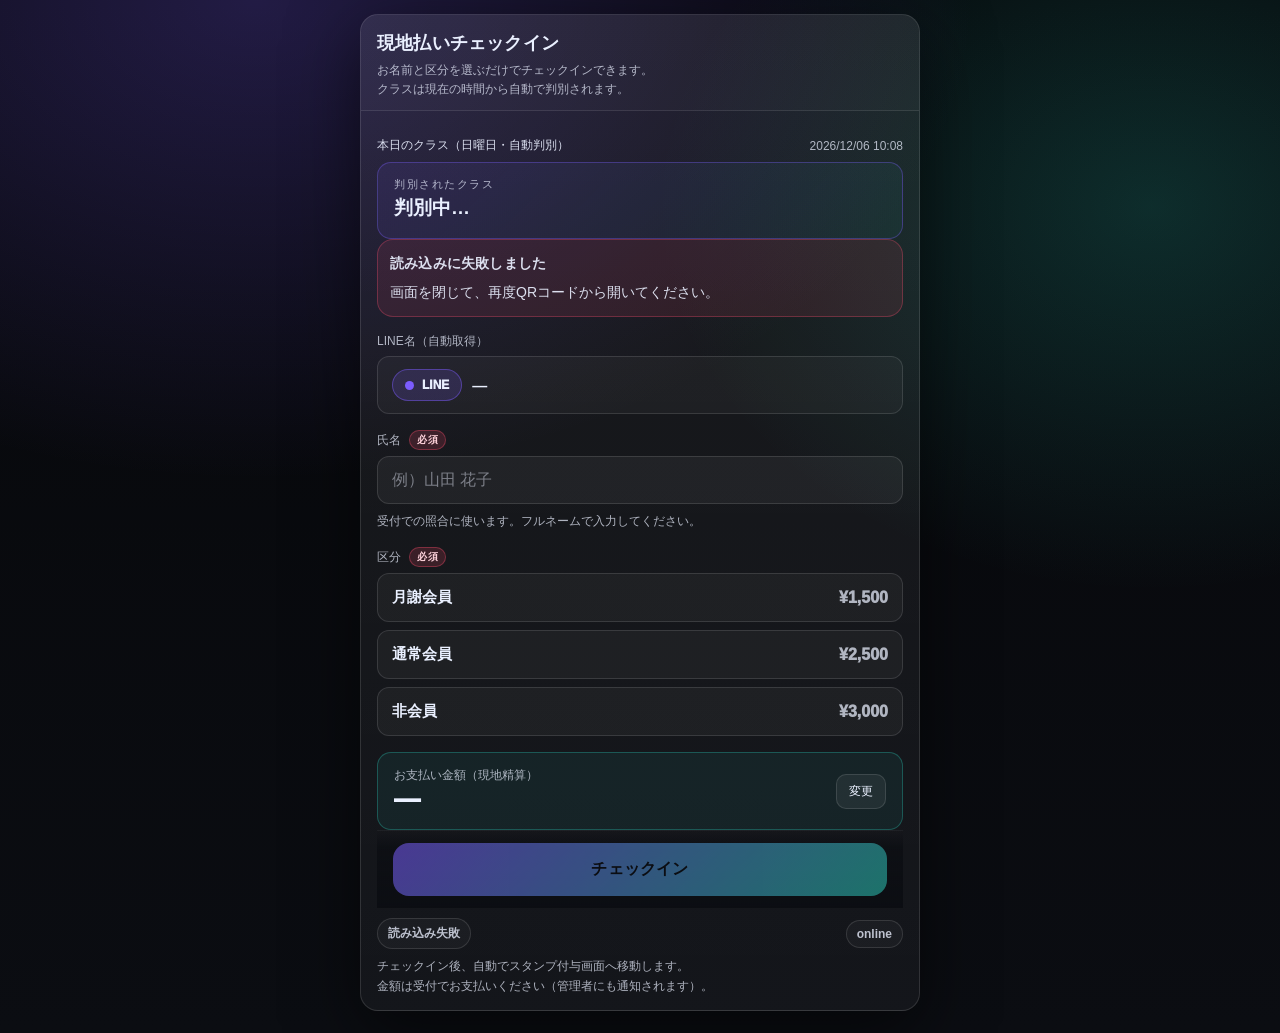
==== commit f3792474: "Update index.html" ====
--- a/cash_checkin/index.html
+++ b/cash_checkin/index.html
@@ -451,6 +451,94 @@
     @media (prefers-reduced-motion: reduce){
       *{ animation: none !important; transition: none !important; }
     }
+  
+    /* ============================================================
+       ★ v10 追加：会員照会なし・選択式フォーム用スタイル
+       ============================================================ */
+    .autoClassCard{
+      margin-top:8px; padding:14px 16px;
+      border:1px solid rgba(124,92,255,.35); border-radius:14px;
+      background: linear-gradient(135deg, rgba(124,92,255,.10), rgba(45,212,191,.06));
+    }
+    .autoClassCard.unresolved{
+      border-color: rgba(251,191,36,.45);
+      background: linear-gradient(135deg, rgba(251,191,36,.10), rgba(255,255,255,.02));
+    }
+    .autoClassLabel{ font-size:11px; letter-spacing:.14em; color:var(--muted); text-transform:uppercase; }
+    .autoClassName{ font-size:19px; font-weight:900; margin-top:4px; line-height:1.25; }
+    .autoClassMeta{ font-size:12px; color:var(--muted); margin-top:4px; }
+
+    .fieldLabel{
+      font-size:12px; color:var(--muted); margin:16px 0 6px;
+      display:flex; align-items:center; gap:8px;
+    }
+    .reqBadge{
+      font-size:10px; font-weight:900; letter-spacing:.06em;
+      color:#ffd3dc; background:rgba(255,77,109,.16);
+      border:1px solid rgba(255,77,109,.35);
+      border-radius:999px; padding:2px 7px;
+    }
+    .textField input{
+      width:100%; padding:14px 14px; font-size:16px;
+      color:var(--text); background:rgba(255,255,255,.05);
+      border:1px solid var(--line); border-radius:12px; outline:none;
+    }
+    .textField input:focus{ border-color:rgba(124,92,255,.55); background:rgba(255,255,255,.07); }
+    .textField input::placeholder{ color:rgba(234,240,255,.45); }
+    .textField.error input{ border-color:rgba(255,77,109,.6); background:rgba(255,77,109,.08); }
+
+    .lineNameRow{
+      display:flex; align-items:center; gap:10px;
+      padding:12px 14px; border:1px solid var(--line); border-radius:12px;
+      background:rgba(255,255,255,.035);
+    }
+    .lineNameRow .value{ font-size:15px; }
+
+    /* 区分の選択式ボタン */
+    .kindGrid{ display:grid; grid-template-columns:1fr; gap:8px; margin-top:6px; }
+    .kindBtn{
+      display:flex; align-items:center; justify-content:space-between; gap:10px;
+      padding:14px 14px; border:1px solid var(--line); border-radius:12px;
+      background:rgba(255,255,255,.04); color:var(--text);
+      font-size:15px; font-weight:800; cursor:pointer; text-align:left;
+      transition: background .15s, border-color .15s, transform .08s;
+    }
+    .kindBtn:active{ transform: translateY(1px); }
+    .kindBtn .kindFee{ font-size:16px; font-weight:1000; color:var(--muted); }
+    .kindBtn.selected{
+      border-color:rgba(124,92,255,.6);
+      background:linear-gradient(135deg, rgba(124,92,255,.20), rgba(45,212,191,.10));
+      box-shadow:0 0 0 1px rgba(124,92,255,.35) inset;
+    }
+    .kindBtn.selected .kindFee{ color:var(--text); }
+    .kindGrid.error .kindBtn{ border-color:rgba(255,77,109,.45); }
+
+    /* 合計料金の表示 */
+    .totalRow{
+      margin-top:16px; padding:14px 16px;
+      border:1px solid rgba(45,212,191,.30); border-radius:14px;
+      background:rgba(45,212,191,.07);
+      display:flex; align-items:center; justify-content:space-between; gap:10px;
+    }
+    .totalLabel{ font-size:12px; color:var(--muted); }
+    .totalValue{ font-size:26px; font-weight:1000; letter-spacing:.3px; }
+    .totalEdit{
+      font-size:12px; padding:8px 12px; border-radius:10px; cursor:pointer;
+      color:var(--text); background:rgba(255,255,255,.06); border:1px solid var(--line);
+    }
+    .totalEdit:active{ background:rgba(255,255,255,.12); }
+
+    .successBox{ display:none; text-align:center; padding:20px 16px 22px; }
+    .successBox.show{ display:block; }
+    .successCheck{
+      width:64px; height:64px; margin:0 auto 10px; border-radius:50%;
+      display:flex; align-items:center; justify-content:center;
+      font-size:32px; font-weight:900;
+      background:rgba(34,197,94,.18); border:1px solid rgba(34,197,94,.45); color:#a7f3c4;
+    }
+    .successBox h3{ margin:6px 0; font-size:18px; font-weight:900; }
+    .successBox p{ margin:0; color:var(--muted); font-size:13px; line-height:1.6; }
+    .successCountdown{ margin-top:10px; font-size:12px; color:var(--muted); }
   </style>
 </head>
 
@@ -466,161 +554,149 @@
       <div class="solOverlay-label">読み込み中</div>
     </div>
 
-  <!-- BUILD: 2026-05-26_cash_checkin_cardui_guest_manualfee_double_v9 -->
+  <!-- BUILD: 2026-07-30_cash_checkin_v10_no_member_lookup_autoclass -->
+
   <div class="wrap">
-
-    <!-- ====== SCREEN 1: 会員確認（ページ） ====== -->
-    <div id="screenVerify" class="card">
+    <div class="card">
       <div class="head">
         <h1>現地払いチェックイン</h1>
         <p class="sub">
-          電話番号（入会フォームの「緊急連絡先」）で会員を特定します。<br>
-          候補が出たら <strong>選択 → 「続行」</strong>。<br>
-          非会員の方は下の<strong>「非会員として現地決済」</strong>から進めます。
+          お名前と区分を選ぶだけでチェックインできます。<br>
+          クラスは現在の時間から自動で判別されます。
         </p>
       </div>
 
-      <div class="content">
-        <div class="label">電話番号（ハイフンなし）</div>
-        <input id="verifyPhone" inputmode="numeric" placeholder="例：08012345678" />
-        <div class="hint">候補が複数出た場合は、必ず候補を選んでから「続行」を押してください。</div>
-
-        <div id="verifySelectBox" class="hide" style="margin-top:12px;">
-          <div class="label">同じ電話番号の候補が複数あります（選択）</div>
-          <select id="verifyMemberSel" style="width:100%;padding:14px;border-radius:14px;border:1px solid rgba(255,255,255,.14);background:rgba(255,255,255,.04);color:var(--text);font-size:16px;"></select>
-          <div class="hint">送信予定 rowIndex：<strong id="pickedRowIndexLabel">—</strong></div>
-        </div>
-
-        <div class="sep"></div>
-
-        <div id="verifyNotice" class="notice warn">
-          <div class="title">入力してください</div>
-          <div id="verifyNoticeText">電話番号（ハイフンなし）を入力して「続行」を押してください。</div>
-        </div>
-
-        <div id="verifyErr" class="err"></div>
-
-        <details id="dbgVerify" class="hide" style="margin-top:12px;">
-          <summary class="hint">デバッグログ</summary>
-          <pre id="outVerify">—</pre>
-        </details>
-
-        <div style="height:14px"></div>
+      <!-- ===== 入力フォーム ===== -->
+      <div class="content" id="formArea">
+
+        <div class="sectionTag">
+          <div class="left" id="todayLabel">本日のクラス（自動判別）</div>
+          <div class="right" id="todayJst"></div>
+        </div>
+
+        <div id="autoClassCard" class="autoClassCard">
+          <div class="autoClassLabel">判別されたクラス</div>
+          <div id="autoClassName" class="autoClassName">判別中…</div>
+          <div id="autoClassMeta" class="autoClassMeta"></div>
+        </div>
+
+        <div id="checkinNotice" class="notice ok hide">
+          <div class="title"></div>
+          <div id="checkinNoticeText"></div>
+          <div class="small" id="checkinNoticeSmall"></div>
+        </div>
+
+        <!-- LINE名（自動取得） -->
+        <div class="fieldLabel">LINE名（自動取得）</div>
+        <div class="lineNameRow">
+          <span class="badge guest"><span class="dot"></span>LINE</span>
+          <div class="value" id="lineNameValue">—</div>
+        </div>
+
+        <!-- 氏名 -->
+        <div class="fieldLabel">
+          氏名 <span class="reqBadge">必須</span>
+        </div>
+        <div class="textField" id="nameFieldWrap">
+          <input id="nameInput" type="text" placeholder="例）山田 花子"
+                 autocomplete="off" autocorrect="off" autocapitalize="off" />
+        </div>
+        <div class="hint">受付での照合に使います。フルネームで入力してください。</div>
+
+        <!-- 区分 -->
+        <div class="fieldLabel">
+          区分 <span class="reqBadge">必須</span>
+        </div>
+        <div class="kindGrid" id="kindGrid">
+          <button class="kindBtn" type="button" data-kind="monthly">
+            <span>月謝会員</span><span class="kindFee" id="feeMonthly">—</span>
+          </button>
+          <button class="kindBtn" type="button" data-kind="regular">
+            <span>通常会員</span><span class="kindFee" id="feeRegular">—</span>
+          </button>
+          <button class="kindBtn" type="button" data-kind="guest">
+            <span>非会員</span><span class="kindFee" id="feeGuest">—</span>
+          </button>
+        </div>
+
+        <!-- ★ 月謝会員の受講回数（表示専用・チェックインは常に可能） -->
+        <div id="planNotice" class="notice warn hide">
+          <div class="title" id="planNoticeTitle"></div>
+          <div id="planNoticeText"></div>
+          <div class="small" id="planNoticeSmall"></div>
+        </div>
+
+        <!-- 合計料金 -->
+        <div class="totalRow">
+          <div>
+            <div class="totalLabel">お支払い金額（現地精算）</div>
+            <div class="totalValue" id="totalValue">—</div>
+            <span class="feeManualBadge" id="feeManualBadge">手動</span>
+          </div>
+          <button class="totalEdit" id="btnEditFee" type="button">変更</button>
+        </div>
+
+        <div class="actionBar">
+          <button class="btn" id="btnCheckin" type="button" disabled>チェックイン</button>
+        </div>
+
+        <div class="statusLine">
+          <span class="pill" id="statusText">起動中…</span>
+          <span class="pill" id="netInfo"></span>
+        </div>
+
+        <div class="hint" style="margin-bottom:14px;">
+          チェックイン後、自動でスタンプ付与画面へ移動します。<br>
+          金額は受付でお支払いください（管理者にも通知されます）。
+        </div>
       </div>
 
-      <div class="actionBar">
-        <button class="btn" id="btnVerifyOk" type="button">会員確認して続行</button>
-        <button class="btnGuest" id="btnGuestStart" type="button" style="margin-top:10px;">非会員として現地決済</button>
-        <button class="btnSub" id="btnVerifyRetry" type="button" style="margin-top:10px;">会員確認をやり直す（入力クリア）</button>
-        <button class="btnSub" id="btnVerifyCancel" type="button" style="margin-top:10px;">キャンセル（閉じる）</button>
-        <div class="statusLine">
-          <div id="verifyStatus">起動中…</div>
-          <div class="pill">本人確認</div>
+      <!-- ===== 完了画面 ===== -->
+      <div class="successBox" id="successBox">
+        <div class="successCheck">✓</div>
+        <h3 id="successTitle">チェックイン完了</h3>
+        <p id="successMsg"></p>
+        <div class="successCountdown" id="successCountdown"></div>
+        <div class="actionBar">
+          <button class="btnSub" id="btnStampNow" type="button">スタンプ画面をひらく</button>
         </div>
       </div>
     </div>
 
-    <!-- ====== SCREEN 2: チェックイン ====== -->
-    <div id="screenCheckin" class="card hide" style="margin-top:14px;">
-      <div class="head">
-        <h1>現地払いチェックイン</h1>
-        <p class="sub">このQRは<strong>現地精算（PENDING）専用</strong>です。区分と料金を表示します。料金欄はタップで手動変更できます。</p>
-      </div>
-
-      <div class="content">
-        <div class="grid2">
-          <div class="item">
-            <div class="label">会員</div>
-            <div id="memberName" class="value">—</div>
-          </div>
-          <div class="item">
-            <div class="label">区分</div>
-            <div id="contractBadge" class="badge warn"><span class="dot"></span>—</div>
-          </div>
-          <!-- ★ 料金欄を手動変更可能に -->
-          <div class="item feeItem editable" id="feeItem">
-            <span class="feeManualBadge" id="feeManualBadge">手動</span>
-            <div class="label">料金（タップで変更）</div>
-            <div id="fee" class="fee">—</div>
-            <div class="feeEditHint">
-              <svg viewBox="0 0 24 24" fill="none" stroke="currentColor" stroke-width="2.2" stroke-linecap="round" stroke-linejoin="round"><path d="M12 20h9"/><path d="M16.5 3.5a2.12 2.12 0 0 1 3 3L7 19l-4 1 1-4Z"/></svg>
-              タップで料金変更
-            </div>
-          </div>
-          <div class="item">
-            <div class="label">今月</div>
-            <div id="yyyymm" class="value">—</div>
-          </div>
-        </div>
-
-        <div id="checkinNotice" class="notice ok" style="margin-top:12px;">
-          <div class="title">準備中</div>
-          <div id="checkinNoticeText">会員情報とクラス一覧を読み込みます。</div>
-          <div id="checkinNoticeSmall" class="small" style="margin-top:6px;"></div>
-        </div>
-
-        <div class="sep"></div>
-
-        <!-- ★ クラスカード -->
-        <div class="sectionTag">
-          <div class="left" id="todayLabel">受講クラス（タップで選択）</div>
-          <div class="right" id="todayJst"></div>
-        </div>
-        <div id="classGrid" class="grid"></div>
-
-        <details id="dbgCheckin" class="hide" style="margin-top:12px;">
-          <summary class="hint">デバッグログ</summary>
-          <pre id="out">—</pre>
-        </details>
-
-        <div style="height:10px"></div>
-      </div>
-
-      <div class="actionBar">
-        <button class="btn" id="btnCheckin" disabled>クラスを選択してください</button>
-        <button class="btnSub" id="btnBackToVerify" type="button" style="margin-top:10px;">会員確認に戻る</button>
-        <div class="statusLine">
-          <div id="statusText">起動中…</div>
-          <div class="pill">PENDING 記録</div>
+    <!-- ★ 確認モーダル（クラス未判別時） -->
+    <div id="classConfirmModal" class="modal">
+      <div class="modalCard">
+        <div class="classConfirmTitle" id="classConfirmTitle">クラスを判別できませんでした</div>
+        <div id="classConfirmName" class="classConfirmName">このままチェックインしますか？</div>
+        <div id="classConfirmMeta" class="classConfirmMeta"></div>
+        <div style="display:flex; gap:10px; margin-top:16px;">
+          <button class="modalBtn modalBtnNo" id="classConfirmNo" type="button">いいえ</button>
+          <button class="modalBtn" id="classConfirmYes" type="button">はい</button>
         </div>
       </div>
     </div>
 
-  </div>
-
-  <!-- ★ クラス選択確認モーダル -->
-  <div id="classConfirmModal" class="modal">
-    <div class="modalCard">
-      <div class="classConfirmTitle">このクラスの受講で<br>あってますか？</div>
-      <div id="classConfirmName" class="classConfirmName"></div>
-      <div id="classConfirmMeta" class="classConfirmMeta"></div>
-      <div id="classConfirmFee" class="classConfirmFee"></div>
-      <div style="display:flex; gap:10px; margin-top:16px;">
-        <button class="modalBtn modalBtnNo" id="classConfirmNo" type="button">いいえ</button>
-        <button class="modalBtn" id="classConfirmYes" type="button">はい</button>
+    <!-- ★ 料金変更モーダル -->
+    <div id="feeModal" class="modal">
+      <div class="modalCard">
+        <div class="feeModalTitle">料金を変更</div>
+        <div class="feeModalText">イレギュラーな料金の場合に手動で変更できます。<br>受付で金額を確認してください。</div>
+        <div class="feeModalField" id="feeModalFieldWrap">
+          <span class="feeModalYen">¥</span>
+          <input id="feeModalInput" inputmode="numeric" type="tel" placeholder="3000" />
+        </div>
+        <div class="feeModalHint">自動判定の料金：<strong id="feeAutoLabel">—</strong></div>
+        <div class="feeModalActions">
+          <button class="modalBtn modalBtnNo" id="feeModalReset" type="button">自動に戻す</button>
+          <button class="modalBtn" id="feeModalOk" type="button">この料金にする</button>
+        </div>
       </div>
     </div>
+
   </div>
 
-  <!-- ★ 料金変更モーダル -->
-  <div id="feeModal" class="modal">
-    <div class="modalCard">
-      <div class="feeModalTitle">料金を変更</div>
-      <div class="feeModalText">イレギュラーな料金の場合に手動で変更できます。<br>受付で金額を確認してください。</div>
-      <div class="feeModalField" id="feeModalFieldWrap">
-        <span class="feeModalYen">¥</span>
-        <input id="feeModalInput" inputmode="numeric" type="tel" placeholder="3000" />
-      </div>
-      <div class="feeModalHint" id="feeModalHint">自動判定の料金：<strong id="feeAutoLabel">—</strong></div>
-      <div class="feeModalActions">
-        <button class="modalBtn modalBtnNo" id="feeModalReset" type="button">自動に戻す</button>
-        <button class="modalBtn" id="feeModalOk" type="button">この料金にする</button>
-      </div>
-    </div>
-  </div>
 
 <script>
-
   function showOverlay(){ var e=document.getElementById('solOverlay'); if(e) e.classList.add('active'); }
   function hideOverlay(){ var e=document.getElementById('solOverlay'); if(e) e.classList.remove('active'); }
 
@@ -630,64 +706,114 @@
   const API_TOKEN = "sol_checkin_2026_144025036146";
   const STAMP_URL        = "https://liff.line.me/1654883656-XqwKRkd4/?searchId=849rmjko&shopcardProgramId=01HG80PGE6KDYNYF61RB36SHHD&printablePointId=9cN1kUjyRBqOiexb4KelOfpruP63PRucZ7_BistMav0";
   const STAMP_URL_DOUBLE = "https://liff.line.me/1654883656-XqwKRkd4/?searchId=849rmjko&shopcardProgramId=01HG80PGE6KDYNYF61RB36SHHD&printablePointId=MumAot2UNX-01-BC-eTc5xEADlegdTiMD-INoMt-ExU";
-  /* ★ 非会員の既定料金（GAS側 GUEST_CASH_FEE と合わせる） */
-  const GUEST_CASH_FEE = 3000;
   /* =================================== */
 
-  document.title = "cash_checkin BUILD 2026-05-26_cardui_guest_manualfee_double_v9";
-
-  const JSONP_TIMEOUT_MS = 16000;
+  document.title = "現地払いチェックイン";
+
+  const JSONP_TIMEOUT_MS  = 22000;
+  const REDIRECT_DELAY_MS = 2500;
   const $ = (id)=>document.getElementById(id);
 
+  // ===== 状態 =====
   let gUserId = "";
   let gDisplayName = "";
   let RUNNING = false;
 
-  let gVerifiedPhone = "";
-  let gSelectedRowIndex = 0;
-  let gMemberId = "";
-
-  let RESOLVE_IN_FLIGHT = false;
-
-  // ★ 状態：会員/非会員、選択クラス、料金
-  let IS_GUEST = false;            // 非会員モードか
-  let SELECTED_CLASS = null;       // { id, name, stamp_count, weekday }
-  let AUTO_FEE_PER_CLASS = 0;      // 1クラスあたりの自動判定料金（会員区分から）
+  let FEES = { monthly:{label:"月謝会員",fee:1500}, regular:{label:"通常会員",fee:2500}, guest:{label:"非会員",fee:3000} };
+  let SELECTED_KIND = "";          // "monthly" | "regular" | "guest"
   let MANUAL_FEE = null;           // 手動上書き（合計額）。nullなら自動
-  let TODAY_WD = "";
-  let CLASSES_CACHE = [];
-
-  // 本日チェックイン済み（端末側・このページ用）
-  const DONE_CACHE_PREFIX = "sol_cash_done_";
+  let FORCE_UNRESOLVED = false;    // クラス未判別を承知でチェックイン
+  let CHECKIN_REQ_ID = newReqId_();
+  let STAMP_TIMER = null;
+
+  let CURRENT_CLASS = { class_id:"", class_name:"", class_resolved:false, stamp_count:1 };
+
+  function newReqId_(){
+    return "rid_" + Date.now() + "_" + Math.random().toString(36).slice(2);
+  }
+
+  /* ============================================================
+     ★ 月謝会員の受講回数照会（表示専用）
+     重要な設計方針：
+       - この処理は「表示だけ」。失敗しても画面には一切出さず、
+         チェックインの可否にも絶対に影響させない
+       - 例外・タイムアウト・不正レスポンスは全て黙って無視する
+       - 遅延レスポンスで古い結果が出ないよう seq で世代管理する
+     ============================================================ */
+  let PLAN_INFO_SEQ = 0;
+
+  function hidePlanNotice_(){
+    const box = $("planNotice");
+    if (box) box.className = "notice warn hide";
+  }
+
+  function showPlanNotice_(info){
+    const box = $("planNotice");
+    if (!box || !info || info.available !== true) return;
+
+    const cnt = Number(info.month_count) || 0;
+    const lim = Number(info.plan_limit) || 0;
+    const unlimited = (info.unlimited === true);
+    const within = (info.within_plan === true);
+
+    // 枠が残っている＝現地精算が不要な可能性がある → 注意喚起
+    // 枠を使い切っている＝現地精算が妥当 → 参考情報として淡く表示
+    box.className = "notice " + (within ? "warn" : "ok");
+    $("planNoticeTitle").textContent = within
+      ? "月謝の枠が残っている可能性があります"
+      : "月謝の上限に達しています（現地精算が妥当）";
+
+    const limLabel = unlimited ? "受け放題" : `上限 ${lim} 回`;
+    $("planNoticeText").textContent = `今月の受講：${cnt} 回目 / ${limLabel}`;
+    $("planNoticeSmall").textContent = within
+      ? "受付で現地精算が必要かご確認ください。このままチェックインすることもできます。"
+      : "";
+  }
+
+  async function refreshPlanNotice_(){
+    hidePlanNotice_();
+
+    // 月謝会員を選択したときだけ照会する
+    if (SELECTED_KIND !== "monthly") return;
+
+    const name = String($("nameInput").value || "").trim();
+    const seq = ++PLAN_INFO_SEQ;
+
+    try{
+      const url =
+        `${API_URL}?api=cash_plan_info`
+        + `&token=${encodeURIComponent(API_TOKEN)}`
+        + `&userId=${encodeURIComponent(gUserId)}`
+        + `&member_name=${encodeURIComponent(name)}`;
+
+      const res = await jsonp(url);
+
+      // 古い世代のレスポンス／区分が変わっていたら破棄
+      if (seq !== PLAN_INFO_SEQ) return;
+      if (SELECTED_KIND !== "monthly") return;
+
+      showPlanNotice_(res);
+    }catch(_){
+      // ★ 照会失敗は完全に無視（表示もエラーも出さない）
+    }
+  }
 
   // ---------- error hooks ----------
   window.onerror = function(msg, src, line, col, err){
     try{
-      const o = { where:"window.onerror", msg:String(msg), src:String(src), line, col, err:String(err && err.stack ? err.stack : err) };
-      setOut(o); setOutVerify(o);
-      if ($("verifyErr")) $("verifyErr").textContent = "予期しないエラーが発生しました。画面を閉じて再度QRから開いてください。";
+      setNotice("ng","エラー","予期しないエラーが発生しました。画面を閉じて再度QRから開いてください。");
+      console.error(msg, src, line, col, err);
     }catch(_){}
   };
   window.onunhandledrejection = function(ev){
     try{
-      const r = ev && ev.reason;
-      const o = { where:"unhandledrejection", reason:String(r && r.stack ? r.stack : r) };
-      setOut(o); setOutVerify(o);
-      if ($("verifyErr")) $("verifyErr").textContent = "エラーが発生しました。画面を閉じて再度QRから開いてください。";
+      setNotice("ng","エラー","エラーが発生しました。画面を閉じて再度QRから開いてください。");
+      console.error(ev && ev.reason);
     }catch(_){}
   };
 
-  /* ===== 案内UI helper ===== */
-  function setVerifyNotice(type, title, text){
-    const box = $("verifyNotice");
-    if (!box) return;
-    box.className = "notice " + (type || "warn");
-    const t = box.querySelector(".title");
-    if (t) t.textContent = title || "";
-    const el = $("verifyNoticeText");
-    if (el) el.textContent = text || "";
-  }
-  function setCheckinNotice(type, title, text, small){
+  /* ===== 表示 helper ===== */
+  function setNotice(type, title, text, small){
     const box = $("checkinNotice");
     if (!box) return;
     box.className = "notice " + (type || "ok");
@@ -698,254 +824,194 @@
     const sm = $("checkinNoticeSmall");
     if (sm) sm.textContent = small || "";
   }
-
-  function setOut(obj){
-    const dbg = $("dbgCheckin");
-    if (!dbg || dbg.classList.contains("hide")) return;
-    $("out").textContent = (typeof obj === "string") ? obj : JSON.stringify(obj, null, 2);
-  }
-  function setOutVerify(obj){
-    const dbg = $("dbgVerify");
-    if (!dbg || dbg.classList.contains("hide")) return;
-    $("outVerify").textContent = (typeof obj === "string") ? obj : JSON.stringify(obj, null, 2);
-  }
-
+  function hideNotice(){
+    const box = $("checkinNotice");
+    if (box) box.className = "notice ok hide";
+  }
   function setStatus(t){ $("statusText").textContent = t || ""; }
-  function setVerifyStatus(t){ $("verifyStatus").textContent = t || ""; }
-
-  function showVerifyScreen_(){
-    $("screenCheckin").classList.add("hide");
-    $("screenVerify").classList.remove("hide");
-  }
-  function showCheckinScreen_(){
-    $("screenVerify").classList.add("hide");
-    $("screenCheckin").classList.remove("hide");
-  }
-
-  function withTimeout(p, ms, label){
-    let t;
-    const timeout = new Promise((_, rej)=> t=setTimeout(()=>rej(new Error(label+" timeout")), ms));
-    return Promise.race([p, timeout]).finally(()=>clearTimeout(t));
+
+  function fmtYen_(n){
+    const v = Number(n);
+    if (!Number.isFinite(v)) return "—";
+    return "¥" + Math.floor(v).toLocaleString();
   }
 
   function jsonp(url){
-    return new Promise((resolve, reject)=>{
+    return new Promise((resolve, reject) => {
       const cb = "cb_" + Math.random().toString(36).slice(2);
       const script = document.createElement("script");
-      const timer = setTimeout(()=>{ cleanup(); reject(new Error("JSONP timeout")); }, JSONP_TIMEOUT_MS);
+      const timer = setTimeout(() => { cleanup(); reject(new Error("JSONP timeout")); }, JSONP_TIMEOUT_MS);
       function cleanup(){
         clearTimeout(timer);
         window[cb] = function(){};
-        try { script.remove(); } catch(_){}
+        if (script && script.parentNode) script.parentNode.removeChild(script);
       }
-      window[cb] = (data)=>{ cleanup(); resolve(data); };
-      script.src = url + (url.includes("?") ? "&" : "?") + "callback=" + cb;
-      script.onerror = ()=>{ cleanup(); reject(new Error("jsonp load error")); };
+      window[cb] = (data) => { cleanup(); resolve(data); };
+      const sep = url.includes("?") ? "&" : "?";
+      script.src = url + sep + "callback=" + cb;
+      script.onerror = () => { cleanup(); reject(new Error("JSONP load error")); };
       document.body.appendChild(script);
     });
   }
 
-  // ===== JST helpers =====
+  /* ===== JST ===== */
   function getJstNow_(){
     const now = new Date();
-    const utc = now.getTime() + now.getTimezoneOffset() * 60000;
+    const utc = now.getTime() + (now.getTimezoneOffset() * 60000);
     return new Date(utc + 9 * 60 * 60000);
   }
   function getJstWeekdayJa_(){
-    const d = getJstNow_();
-    const map = ["日","月","火","水","木","金","土"];
-    return map[d.getDay()];
+    return ["日","月","火","水","木","金","土"][getJstNow_().getDay()];
   }
   function formatJstYmdHm_(){
     const d = getJstNow_();
     const pad = (n)=>String(n).padStart(2,"0");
     return `${d.getFullYear()}/${pad(d.getMonth()+1)}/${pad(d.getDate())} ${pad(d.getHours())}:${pad(d.getMinutes())}`;
   }
-  function formatJstYmdCompact_(){
-    const d = getJstNow_();
-    const pad = (n)=>String(n).padStart(2,"0");
-    return `${d.getFullYear()}${pad(d.getMonth()+1)}${pad(d.getDate())}`;
-  }
-  function yyyymmNowJst(){
-    const d = getJstNow_();
-    const m = String(d.getMonth()+1).padStart(2,"0");
-    return `${d.getFullYear()}${m}`;
-  }
-  function normalizeWeekdayCell_(w){
-    return String(w || "").trim().replace(/曜日|曜/g, "");
-  }
-
-  function normPhone_(s){
-    s = String(s || '').trim().replace(/[^\d]/g,'');
-    if (s.length < 10) return "";
-    if (s.length > 11) return s.slice(-11);
-    return s;
-  }
-
-  // ===== done cache（会員ごと/非会員はuserId）=====
-  function currentCheckinKey_(){ return IS_GUEST ? ("guest_" + gUserId) : (gMemberId || gUserId); }
-  function doneKeyToday_(){
-    const mk = currentCheckinKey_();
-    return DONE_CACHE_PREFIX + formatJstYmdCompact_() + (mk ? "_" + mk : "");
-  }
-  function loadDoneToday_(){
-    try{
-      const raw = localStorage.getItem(doneKeyToday_());
-      const arr = raw ? JSON.parse(raw) : [];
-      return Array.isArray(arr) ? arr.map(String) : [];
-    }catch(e){ return []; }
-  }
-  function saveDoneToday_(arr){
-    try{
-      const unique = Array.from(new Set((arr || []).map(String)));
-      localStorage.setItem(doneKeyToday_(), JSON.stringify(unique));
-    }catch(e){}
-  }
-  function markDoneToday_(classId){
-    const arr = loadDoneToday_();
-    arr.push(String(classId));
-    saveDoneToday_(arr);
-  }
-  function isDoneToday_(classId){
-    return loadDoneToday_().includes(String(classId));
-  }
-
-  // ===== 料金計算 =====
-  function selectedStampCount_(){
-    return (SELECTED_CLASS && Number(SELECTED_CLASS.stamp_count) >= 2) ? Number(SELECTED_CLASS.stamp_count) : 1;
-  }
-  // 現在の確定料金（手動があれば手動、無ければ 自動単価×スタンプ数）
+
+  /* ===== 料金計算 =====
+     自動料金 = 区分の単価 × クラスのスタンプ数（2クラス分クラスは2倍）
+     MANUAL_FEE があればそれを最優先（イレギュラー対応） */
+  function autoFee_(){
+    if (!SELECTED_KIND || !FEES[SELECTED_KIND]) return 0;
+    const unit = Number(FEES[SELECTED_KIND].fee) || 0;
+    const mult = Math.max(1, Number(CURRENT_CLASS.stamp_count) || 1);
+    return unit * mult;
+  }
   function currentFee_(){
-    if (MANUAL_FEE != null) return MANUAL_FEE;
-    return AUTO_FEE_PER_CLASS * selectedStampCount_();
-  }
-  function fmtYen_(n){
-    n = Number(n || 0);
-    return `¥${n.toLocaleString()}`;
-  }
-  // 料金表示を更新（区分・選択クラスに応じて）
-  function refreshFeeDisplay_(){
-    const feeEl = $("fee");
-    const badge = $("feeManualBadge");
-    const sc = selectedStampCount_();
-
-    if (MANUAL_FEE != null){
-      feeEl.textContent = fmtYen_(MANUAL_FEE);
-      if (badge) badge.classList.add("show");
-      return;
-    }
-    if (badge) badge.classList.remove("show");
-
-    // 自動表示。クラス未選択なら単価（×1）を目安表示。
-    const total = AUTO_FEE_PER_CLASS * sc;
-    if (AUTO_FEE_PER_CLASS > 0){
-      feeEl.textContent = sc >= 2
-        ? `${fmtYen_(total)}（2クラス分）`
-        : fmtYen_(total);
+    return (MANUAL_FEE != null) ? MANUAL_FEE : autoFee_();
+  }
+
+  function refreshFeeUi_(){
+    $("feeMonthly").textContent = fmtYen_(FEES.monthly.fee);
+    $("feeRegular").textContent = fmtYen_(FEES.regular.fee);
+    $("feeGuest").textContent   = fmtYen_(FEES.guest.fee);
+
+    const total = currentFee_();
+    $("totalValue").textContent = SELECTED_KIND ? fmtYen_(total) : "—";
+    $("feeAutoLabel").textContent = SELECTED_KIND ? fmtYen_(autoFee_()) : "—";
+    $("feeManualBadge").classList.toggle("show", MANUAL_FEE != null);
+
+    const btn = $("btnCheckin");
+    btn.textContent = SELECTED_KIND
+      ? `現地精算でチェックイン（${fmtYen_(total)}）`
+      : "チェックイン";
+  }
+
+  function validate_(silent){
+    const name = String($("nameInput").value || "").trim();
+    let ok = true;
+
+    if (!name){
+      ok = false;
+      if (!silent) $("nameFieldWrap").classList.add("error");
     } else {
-      feeEl.textContent = "—";
-    }
-  }
-
-  // ===== クラスカード描画（通常チェックインから移植・cash用に調整）=====
-  function sortClassesByToday_(classes){
-    const today = TODAY_WD || getJstWeekdayJa_();
-    const wdOrder = { "月":0,"火":1,"水":2,"木":3,"金":4,"土":5,"日":6 };
-    const orderKey = (c)=>{
-      const wd = normalizeWeekdayCell_(c.weekday);
-      const isToday = (wd && wd === today) ? 0 : 1;
-      const dayRank = (wd in wdOrder) ? wdOrder[wd] : 999;
-      return { isToday, dayRank };
+      $("nameFieldWrap").classList.remove("error");
+    }
+
+    if (!SELECTED_KIND){
+      ok = false;
+      if (!silent) $("kindGrid").classList.add("error");
+    } else {
+      $("kindGrid").classList.remove("error");
+    }
+
+    return ok;
+  }
+
+  function refreshSubmitState_(){
+    $("btnCheckin").disabled = RUNNING || !validate_(true);
+  }
+
+  /* ===== 区分選択 ===== */
+  function bindKindButtons_(){
+    document.querySelectorAll(".kindBtn").forEach(function(b){
+      b.addEventListener("click", function(){
+        const kind = b.getAttribute("data-kind");
+        if (SELECTED_KIND !== kind){
+          SELECTED_KIND = kind;
+          MANUAL_FEE = null;              // 区分を変えたら手動料金は解除
+          CHECKIN_REQ_ID = newReqId_();   // 内容が変わったので冪等キーを更新
+        }
+        document.querySelectorAll(".kindBtn").forEach(function(x){
+          x.classList.toggle("selected", x === b);
+        });
+        $("kindGrid").classList.remove("error");
+        hideNotice();
+        refreshFeeUi_();
+        refreshSubmitState_();
+        // ★ 月謝会員選択時のみ受講回数を照会（失敗しても無視・チェックインには影響なし）
+        refreshPlanNotice_();
+      });
+    });
+  }
+
+  /* ===== 料金変更モーダル ===== */
+  function bindFeeModal_(){
+    $("btnEditFee").addEventListener("click", function(){
+      if (!SELECTED_KIND){
+        setNotice("warn","区分が未選択です","先に区分（月謝会員／通常会員／非会員）を選択してください。");
+        $("kindGrid").classList.add("error");
+        return;
+      }
+      $("feeModalInput").value = String(currentFee_() || "");
+      $("feeModal").classList.add("show");
+      setTimeout(()=>{ try{ $("feeModalInput").focus(); $("feeModalInput").select(); }catch(_){} }, 150);
+    });
+    $("feeModalReset").addEventListener("click", function(){
+      MANUAL_FEE = null;
+      CHECKIN_REQ_ID = newReqId_();
+      $("feeModal").classList.remove("show");
+      refreshFeeUi_();
+    });
+    $("feeModalOk").addEventListener("click", function(){
+      const v = Number(String($("feeModalInput").value || "").replace(/[^\d]/g, ""));
+      if (!Number.isFinite(v) || v < 0 || v > 100000){
+        setNotice("warn","金額を確認してください","0〜100,000円の範囲で入力してください。");
+        $("feeModal").classList.remove("show");
+        return;
+      }
+      MANUAL_FEE = Math.floor(v);
+      CHECKIN_REQ_ID = newReqId_();
+      $("feeModal").classList.remove("show");
+      refreshFeeUi_();
+    });
+    $("feeModal").addEventListener("click", function(e){
+      if (e.target && e.target.id === "feeModal") $("feeModal").classList.remove("show");
+    });
+  }
+
+  /* ===== クラス表示 ===== */
+  function applyClassInfo_(res){
+    if (!res) return;
+    CURRENT_CLASS = {
+      class_id:       String(res.class_id || ""),
+      class_name:     String(res.class_name || ""),
+      class_resolved: res.class_resolved === true,
+      stamp_count:    Number(res.stamp_count) || 1
     };
-    return (classes || [])
-      .map((c,i)=>({...c, __i:i}))
-      .sort((a,b)=>{
-        const ka=orderKey(a), kb=orderKey(b);
-        if (ka.isToday !== kb.isToday) return ka.isToday - kb.isToday;
-        if (ka.dayRank !== kb.dayRank) return ka.dayRank - kb.dayRank;
-        const an=String(a.name||""), bn=String(b.name||"");
-        if (an && bn){ const cmp=an.localeCompare(bn,"ja"); if (cmp!==0) return cmp; }
-        return a.__i - b.__i;
-      })
-      .map(({__i, ...c})=>c);
-  }
-  function countTodayClasses_(classes){
-    const today = TODAY_WD || getJstWeekdayJa_();
-    return (classes || []).filter(c => normalizeWeekdayCell_(c.weekday) === today).length;
-  }
-
-  function renderClasses_(classes){
-    const grid = $("classGrid");
-    grid.innerHTML = "";
-    if (!classes || classes.length === 0){
-      setCheckinNotice("warn","クラスがありません","現在選択できるクラスがありません。");
-      return;
-    }
-    const doneSet = new Set(loadDoneToday_());
-
-    classes.forEach(c=>{
-      const wd = normalizeWeekdayCell_(c.weekday);
-      const isToday = wd && (wd === TODAY_WD);
-      const isDone = doneSet.has(String(c.id));
-
-      const card = document.createElement("div");
-      card.className = "classCard" + (isToday ? " today" : "") + (isDone ? " done" : "");
-      card.dataset.classId = String(c.id);
-
-      const left = document.createElement("div");
-      const name = document.createElement("div");
-      name.className = "className";
-      name.textContent = c.name;
-      const meta = document.createElement("div");
-      meta.className = "classMeta";
-      if (wd){
-        if (isDone) meta.textContent = `${wd}｜チェックイン済み`;
-        else if (isToday) meta.textContent = `${wd}｜今日`;
-        else meta.textContent = `${wd}｜タップして選択`;
-      } else {
-        meta.textContent = "タップして選択";
-      }
-      left.appendChild(name); left.appendChild(meta);
-
-      const right = document.createElement("div");
-      right.className = "rightWrap";
-      if (isDone){
-        const b = document.createElement("div"); b.className="doneBadge"; b.textContent="済"; right.appendChild(b);
-      } else if (isToday){
-        const b = document.createElement("div"); b.className="todayBadge"; b.textContent="今日"; right.appendChild(b);
-      }
-      if (Number(c.stamp_count) >= 2){
-        const b2 = document.createElement("div"); b2.className="doubleClassBadge"; b2.textContent="2クラス";
-        right.insertBefore(b2, right.firstChild);
-      }
-      const dot = document.createElement("div"); dot.className="cdot"; right.appendChild(dot);
-
-      card.appendChild(left); card.appendChild(right);
-
-      if (!isDone){
-        card.addEventListener("click", ()=> confirmClassSelection_(String(c.id), String(c.name), c.stamp_count, c.weekday));
-      } else {
-        card.style.pointerEvents = "none";
-      }
-      grid.appendChild(card);
-    });
-  }
-
-  // ★ クラス選択確認モーダル（料金併記）
-  function confirmClassSelection_(id, name, stampCount, weekday){
+
+    const card = $("autoClassCard");
+    card.classList.toggle("unresolved", !CURRENT_CLASS.class_resolved);
+
+    $("autoClassName").textContent = CURRENT_CLASS.class_resolved
+      ? (CURRENT_CLASS.class_name || "—")
+      : "クラス未判別";
+
+    const parts = [];
+    if (CURRENT_CLASS.class_resolved && CURRENT_CLASS.stamp_count >= 2) parts.push("2クラス分（料金2倍）");
+    if (!CURRENT_CLASS.class_resolved) parts.push("代講・振替の場合はそのままチェックインできます");
+    $("autoClassMeta").textContent = parts.join("　/　");
+
+    refreshFeeUi_();
+  }
+
+  /* ===== 未判別確認モーダル ===== */
+  function openUnresolvedConfirm_(){
     const modal = $("classConfirmModal");
-    const sc = Number(stampCount) >= 2 ? Number(stampCount) : 1;
-
-    // 確定時の料金を計算（手動があればそれ、無ければ自動単価×sc）
-    const feeForThis = (MANUAL_FEE != null) ? MANUAL_FEE : (AUTO_FEE_PER_CLASS * sc);
-
-    $("classConfirmName").textContent = name;
-    $("classConfirmMeta").textContent = sc >= 2 ? "2クラス分（スタンプ2つ）" : "";
-    $("classConfirmFee").textContent = AUTO_FEE_PER_CLASS > 0 || MANUAL_FEE != null
-      ? `料金 ${fmtYen_(feeForThis)}${MANUAL_FEE != null ? "（手動）" : ""}`
-      : "";
-
-    if (!modal){ setSelectedClass_(id, name, sc, weekday); return; }
+    $("classConfirmTitle").textContent = "クラスを判別できませんでした";
+    $("classConfirmName").textContent = "このままチェックインしますか？";
+    $("classConfirmMeta").textContent = "代講・振替などの場合はそのままチェックインできます（クラスは後ほどスタッフが確定します）。";
 
     const yesOld = $("classConfirmYes");
     const noOld  = $("classConfirmNo");
@@ -954,646 +1020,245 @@
     yesOld.parentNode.replaceChild(yes, yesOld);
     noOld.parentNode.replaceChild(no, noOld);
 
-    yes.addEventListener("click", ()=>{ modal.classList.remove("show"); setSelectedClass_(id, name, sc, weekday); });
-    no.addEventListener("click",  ()=>{ modal.classList.remove("show"); });
+    yes.addEventListener("click", async function(){
+      modal.classList.remove("show");
+      FORCE_UNRESOLVED = true;
+      await doCheckin_();
+    });
+    no.addEventListener("click", function(){
+      modal.classList.remove("show");
+      setNotice("warn","中断しました","クラスの時間になってから再度チェックインしてください。");
+      setStatus("待機中");
+    });
 
     modal.classList.add("show");
   }
 
-  function setSelectedClass_(id, name, stampCount, weekday){
-    SELECTED_CLASS = { id, name, stamp_count: Number(stampCount) || 1, weekday: weekday || "" };
-    document.querySelectorAll(".classCard").forEach(el=>{
-      el.classList.toggle("selected", el.dataset.classId === id);
-    });
-    refreshFeeDisplay_(); // 2クラスなら料金が2倍表示になる
-
-    if (isDoneToday_(id)){
-      $("btnCheckin").disabled = true;
-      $("btnCheckin").textContent = "本日チェックイン済み";
-      return;
-    }
-    $("btnCheckin").disabled = false;
-    const sc = selectedStampCount_();
-    $("btnCheckin").textContent = `現地精算でチェックイン（${fmtYen_(currentFee_())}）`;
-  }
-
-  // ===== 料金変更モーダル =====
-  function openFeeModal_(){
-    $("feeAutoLabel").textContent = fmtYen_(AUTO_FEE_PER_CLASS * selectedStampCount_());
-    $("feeModalInput").value = (MANUAL_FEE != null) ? String(MANUAL_FEE) : "";
-    $("feeModal").classList.add("show");
-    setTimeout(()=>{ try{ $("feeModalInput").focus(); }catch(_){} }, 150);
-  }
-  function closeFeeModal_(){ $("feeModal").classList.remove("show"); }
-
-  function bindFeeUI_(){
-    $("feeItem").addEventListener("click", ()=>{
-      // 料金欄が有効なときだけ（区分が確定してから）
-      if ($("feeItem").classList.contains("editable")) openFeeModal_();
-    });
-    $("feeModalOk").addEventListener("click", ()=>{
-      const raw = String($("feeModalInput").value || "").replace(/[^\d]/g, "");
-      if (raw === ""){ closeFeeModal_(); return; }
-      const v = Math.max(0, Math.floor(Number(raw)));
-      MANUAL_FEE = v;
-      closeFeeModal_();
-      refreshFeeDisplay_();
-      if (SELECTED_CLASS) $("btnCheckin").textContent = `現地精算でチェックイン（${fmtYen_(currentFee_())}）`;
-    });
-    $("feeModalReset").addEventListener("click", ()=>{
-      MANUAL_FEE = null;
-      closeFeeModal_();
-      refreshFeeDisplay_();
-      if (SELECTED_CLASS) $("btnCheckin").textContent = `現地精算でチェックイン（${fmtYen_(currentFee_())}）`;
-    });
-    $("feeModal").addEventListener("click", (e)=>{ if (e.target && e.target.id === "feeModal") closeFeeModal_(); });
-    $("feeModalInput").addEventListener("keydown",(e)=>{ if(e.key==="Enter"){ e.preventDefault(); $("feeModalOk").click(); }});
-  }
-
-  // ===== 会員確認画面のUI =====
-  function updatePickedRowIndexLabel_(){
-    const el = $("pickedRowIndexLabel");
-    if (el) el.textContent = String(gSelectedRowIndex || 0);
-  }
-  function getSelectedRowIndexFromUI_(){
-    const box = $("verifySelectBox");
-    const sel = $("verifyMemberSel");
-    if (!box || !sel) return 0;
-    if (box.classList.contains("hide")) return 0;
-    try{
-      const so = sel.selectedOptions && sel.selectedOptions[0];
-      const n1 = so ? Number(String(so.value||"").trim()) : 0;
-      if (Number.isFinite(n1) && n1 > 0) return n1;
-    }catch(_){}
-    try{
-      const idx = (typeof sel.selectedIndex === "number") ? sel.selectedIndex : -1;
-      if (idx >= 0){
-        const opt = sel.options && sel.options[idx];
-        const n2 = opt ? Number(String(opt.value||"").trim()) : 0;
-        if (Number.isFinite(n2) && n2 > 0) return n2;
-      }
-    }catch(_){}
-    const n3 = Number(String(sel.value||"").trim());
-    return (Number.isFinite(n3) && n3 > 0) ? n3 : 0;
-  }
-
-  function applyMeToUi_(me){
-    IS_GUEST = false;
-    $("memberName").textContent = me.member_name || "(不明)";
-    const badge = $("contractBadge");
-    badge.innerHTML = '<span class="dot"></span>' + (me.is_contract ? "月謝会員" : "通常会員");
-    badge.className = "badge " + (me.is_contract ? "ok" : "ng");
-    AUTO_FEE_PER_CLASS = Number(me.cash_fee || 0);
-    MANUAL_FEE = null; // 会員確定時は手動リセット
-    $("feeItem").classList.add("editable");
-    refreshFeeDisplay_();
-  }
-
-  function applyGuestToUi_(){
-    IS_GUEST = true;
-    $("memberName").textContent = gDisplayName || "(非会員)";
-    const badge = $("contractBadge");
-    badge.innerHTML = '<span class="dot"></span>非会員';
-    badge.className = "badge guest";
-    AUTO_FEE_PER_CLASS = GUEST_CASH_FEE;
-    MANUAL_FEE = null;
-    $("feeItem").classList.add("editable");
-    refreshFeeDisplay_();
-  }
-
-  async function fetchMeCashByUserId_(){
-    const meUrl =
-      `${API_URL}?api=me_cash`
-      + `&token=${encodeURIComponent(API_TOKEN)}`
-      + `&userId=${encodeURIComponent(gUserId)}`
-      + (gMemberId ? `&member_id=${encodeURIComponent(gMemberId)}` : "");
-    return await jsonp(meUrl);
-  }
-
-  function setVerifyCandidates_(cands){
-    const box = $("verifySelectBox");
-    const sel = $("verifyMemberSel");
-    sel.innerHTML = "";
-    (cands || []).forEach((c, i)=>{
-      const opt = document.createElement("option");
-      opt.value = String(c.rowIndex || "");
-      opt.textContent = `${c.member_name || "(不明)"}${c.member_type ? " / "+c.member_type : ""}（候補${i+1}）`;
-      sel.appendChild(opt);
-    });
-    if (sel.options.length > 0){
-      sel.selectedIndex = 0;
-      sel.value = String(sel.options[0].value || "");
-      gSelectedRowIndex = getSelectedRowIndexFromUI_();
-    } else { gSelectedRowIndex = 0; }
-    updatePickedRowIndexLabel_();
-    sel.onchange = ()=>{
-      gSelectedRowIndex = getSelectedRowIndexFromUI_();
-      updatePickedRowIndexLabel_();
-      setVerifyNotice("warn","候補を選択してください",`選択中 rowIndex：${gSelectedRowIndex || "—"}\n選択後、「会員確認して続行」を押してください。`);
-    };
-    box.classList.remove("hide");
-    setVerifyNotice("warn","候補を選択してください",`同じ電話番号の会員が複数見つかりました。\n候補を選んで「会員確認して続行」を押してください。`);
-  }
-
-  function clearVerifyCandidates_(){
-    $("verifySelectBox").classList.add("hide");
-    $("verifyMemberSel").innerHTML = "";
-    gSelectedRowIndex = 0;
-    updatePickedRowIndexLabel_();
-  }
-
-  async function verifyMeCashOrStayOnVerify_(){
-    setVerifyStatus("会員情報を確認中…（me_cash）");
-    setVerifyNotice("warn","確認中…","会員情報を確認しています。少々お待ちください。");
-    try{
-      const me = await fetchMeCashByUserId_();
-      setOutVerify({ where:"me_cash_after_resolve", me });
-      if (me && me.status === "success"){
-        if (me.member_id) gMemberId = String(me.member_id).trim();
-        setVerifyStatus("会員情報OK（チェックインへ移動）");
-        setVerifyNotice("ok","確認OK","会員情報の確認が完了しました。チェックイン画面へ移動します。");
-        return true;
-      }
-      $("verifyErr").textContent = "会員情報の確認に失敗しました。もう一度「会員確認して続行」を押してください。";
-      setVerifyStatus("会員情報取得失敗");
-      setVerifyNotice("ng","会員情報取得に失敗","もう一度「会員確認して続行」を押してください。");
-      return false;
-    }catch(e){
-      setOutVerify({ where:"me_cash_exception_after_resolve", error:String(e?.message||e) });
-      $("verifyErr").textContent = "会員情報の取得に失敗しました。電波状況を確認してやり直してください。" + String(e?.message || e);
-      setVerifyStatus("会員情報取得失敗");
-      setVerifyNotice("ng","通信失敗","通信に失敗しました。もう一度「会員確認して続行」を押してください。");
-      return false;
-    }
-  }
-
-  async function ensureMemberInfoByMeCashOnCheckin_(){
-    setStatus("会員情報を取得中…");
-    setCheckinNotice("ok","準備中","会員情報を取得しています…");
-    try{
-      const me = await fetchMeCashByUserId_();
-      setOut({ where:"me_cash_on_checkin", me });
-      if (!me || me.status !== "success"){
-        setStatus("会員情報取得失敗");
-        setCheckinNotice("ng","読み込み失敗","会員情報の取得に失敗しました。会員確認に戻ってやり直してください。");
-        return { ok:false, allow_cash_checkin:false, me };
-      }
-      if (me.member_id) gMemberId = String(me.member_id).trim();
-      applyMeToUi_(me);
-
-      const allow = (me.allow_cash_checkin !== false);
-      if (!allow){
-        setStatus(String(me.cash_reason || "月謝内のため現地精算不可"));
-        const mc  = Number(me?.month_count || 0);
-        const lim = Number(me?.plan_limit || 0);
-        setCheckinNotice("warn","現地精算はできません","月謝内のため、この画面ではチェックインできません。",
-          `今月の受講数：${mc}${lim ? ` / ${lim}` : ""}（通常チェックインへ）`);
-      } else {
-        setStatus("チェックイン可能");
-        setCheckinNotice("ok","チェックインできます","クラスを選択して「現地精算でチェックイン」を押してください。料金欄はタップで変更できます。");
-      }
-      return { ok:true, allow_cash_checkin:allow, me };
-    }catch(e){
-      setOut({ where:"me_cash_exception_on_checkin", error:String(e?.message||e) });
-      setStatus("会員情報取得失敗");
-      setCheckinNotice("ng","通信失敗","会員情報の取得に失敗しました。会員確認に戻ってやり直してください。");
-      return { ok:false, allow_cash_checkin:false, me:null };
-    }
-  }
-
-  async function loadClasses_(){
-    setStatus("クラス一覧を取得中…");
-    const clsUrl = `${API_URL}?api=classes&token=${encodeURIComponent(API_TOKEN)}`;
-    const cls = await jsonp(clsUrl);
-    if (!cls || cls.status !== "success") {
-      setOut({ where:"classes", cls });
-      setStatus("失敗");
-      setCheckinNotice("ng","読み込み失敗","クラス一覧の取得に失敗しました。電波状況を確認してやり直してください。");
-      return false;
-    }
-    CLASSES_CACHE = cls.classes || [];
-    return true;
-  }
-
-  function applyTodayHeader_(){
-    TODAY_WD = getJstWeekdayJa_();
-    $("todayLabel").textContent = `受講クラス（${TODAY_WD}曜日 優先表示）`;
-    $("todayJst").textContent = formatJstYmdHm_();
-  }
-
-  // ===== チェックイン画面へ（会員/非会員 共通の入口） =====
-  async function goToCheckin_(){
-    showCheckinScreen_();
-    applyTodayHeader_();
-    $("yyyymm").textContent = yyyymmNowJst();
-    SELECTED_CLASS = null;
-    MANUAL_FEE = null;
-
-    setCheckinNotice("ok","準備中","クラス一覧を読み込みます。");
-    showOverlay();
-
-    if (IS_GUEST){
-      // 非会員：me_cash不要。区分・料金だけ適用してクラス取得。
-      applyGuestToUi_();
-      const clsOk = await loadClasses_();
-      hideOverlay();
-      if (!clsOk){
-        $("btnCheckin").disabled = true;
-        $("btnCheckin").textContent = "読み込み失敗";
-        return;
-      }
-      const sorted = sortClassesByToday_(CLASSES_CACHE);
-      renderClasses_(sorted);
-      if (countTodayClasses_(CLASSES_CACHE) === 0){
-        $("todayLabel").textContent = `受講クラス（本日のクラスはありません）`;
-      }
-      $("btnCheckin").disabled = true;
-      $("btnCheckin").textContent = "クラスを選択してください";
-      setCheckinNotice("ok","チェックインできます","クラスを選択して「現地精算でチェックイン」を押してください。料金欄はタップで変更できます。");
-      bindCheckinButton_();
-      return;
-    }
-
-    // 会員：会員情報 + クラス を並列取得
-    const [meState, clsOk] = await Promise.all([
-      ensureMemberInfoByMeCashOnCheckin_(),
-      loadClasses_()
-    ]);
-
-    if (!meState.ok || !clsOk){
-      hideOverlay();
-      $("btnCheckin").disabled = true;
-      $("btnCheckin").textContent = "読み込み失敗";
-      return;
-    }
-
-    // 月謝内＝現地精算不可
-    if (!meState.allow_cash_checkin){
-      hideOverlay();
-      $("btnCheckin").disabled = true;
-      $("btnCheckin").textContent = "現地精算不可（通常チェックインへ）";
-      $("feeItem").classList.remove("editable"); // 料金変更も無効化
-      const mc  = Number(meState.me?.month_count || 0);
-      const lim = Number(meState.me?.plan_limit || 0);
-      alert(`月謝内のため現地精算はできません。\n今月の受講数：${mc}${lim ? ` / ${lim}` : ""}\n\n→ 通常チェックインをしてください。`);
-      return;
-    }
-
-    const sorted = sortClassesByToday_(CLASSES_CACHE);
-    renderClasses_(sorted);
-    if (countTodayClasses_(CLASSES_CACHE) === 0){
-      $("todayLabel").textContent = `受講クラス（本日のクラスはありません）`;
-    }
-
-    hideOverlay();
-    $("btnCheckin").disabled = true;
-    $("btnCheckin").textContent = "クラスを選択してください";
-    bindCheckinButton_();
-  }
-
-  // ===== チェックイン送信 =====
-  function bindCheckinButton_(){
-    const btn = $("btnCheckin");
-    btn.onclick = async ()=>{
-      if (RUNNING) return;
-
-      if (!SELECTED_CLASS || !SELECTED_CLASS.id){
-        setCheckinNotice("warn","クラス未選択","クラスを選択してください。");
-        return;
-      }
-      if (isDoneToday_(SELECTED_CLASS.id)){
-        setCheckinNotice("ok","チェックイン済み","このクラスは本日すでにチェックイン済みです。");
-        btn.disabled = true;
-        return;
-      }
-      if (!IS_GUEST && !gMemberId){
-        setStatus("会員未確定");
-        setCheckinNotice("ng","会員未確定","会員IDが取得できていません。会員確認に戻ってやり直してください。");
-        return;
-      }
-
-      RUNNING = true;
-      btn.disabled = true;
-      setStatus("チェックイン送信中…");
-      showOverlay();
-      setCheckinNotice("ok","送信中…","チェックインを送信しています。");
-
-      const CHECKIN_MAX_RETRY = 10;
-      const CHECKIN_BASE_WAIT_MS = 3000;
-      const reqId = "rid_" + Date.now() + "_" + Math.random().toString(36).slice(2);
-
-      const classId = SELECTED_CLASS.id;
-      const className = SELECTED_CLASS.name;
-      const fee = currentFee_(); // 手動 or 自動（×スタンプ数）
-
-      let url =
-        `${API_URL}?api=checkin`
-        + `&token=${encodeURIComponent(API_TOKEN)}`
-        + `&cash=1`
-        + `&userId=${encodeURIComponent(gUserId)}`
-        + `&displayName=${encodeURIComponent(gDisplayName)}`
-        + `&classId=${encodeURIComponent(classId)}`
-        + `&className=${encodeURIComponent(className)}`
-        + `&cash_amount=${encodeURIComponent(String(fee))}`
-        + `&request_id=${encodeURIComponent(reqId)}`;
-
-      if (IS_GUEST){
-        url += `&guest=1`;
-      } else {
-        url += `&member_id=${encodeURIComponent(gMemberId)}`
-             + (gVerifiedPhone ? `&phone=${encodeURIComponent(gVerifiedPhone)}` : "")
-             + (gSelectedRowIndex ? `&rowIndex=${encodeURIComponent(String(gSelectedRowIndex))}` : "");
-      }
-
-      try{
-        for (let attempt = 1; attempt <= CHECKIN_MAX_RETRY; attempt++){
-          if (attempt > 1) setStatus(`再試行中 (${attempt}/${CHECKIN_MAX_RETRY})…`);
-
-          let res;
-          try{ res = await jsonp(url); }
-          catch(err){
-            setOut({ where:"checkin_exception", attempt, error:String(err?.message||err) });
-            if (attempt < CHECKIN_MAX_RETRY){
-              const waitMs = Math.min(CHECKIN_BASE_WAIT_MS * attempt, 15000) + Math.floor(Math.random()*2000);
-              setCheckinNotice("ok","通信エラー・再試行中",`通信に失敗しました。${Math.round(waitMs/1000)}秒後に自動で再試行します… (${attempt}/${CHECKIN_MAX_RETRY})`);
-              await new Promise(r=>setTimeout(r, waitMs));
-              continue;
-            }
-            setStatus("通信失敗");
-            setCheckinNotice("ng","通信失敗","通信に失敗しました。電波状況を確認してやり直してください。");
-            return;
-          }
-
-          setOut({ where:"checkin_result", attempt, res });
-
-          if (res && res.status === "success"){
-            markDoneToday_(classId);
-            const lines = [];
-            if (res.pending === true) lines.push(res.pending_message || "本日は現地精算です。受付でお手続きください。");
-            if (res.over_limit === true && res.over_message) lines.push(res.over_message);
-            else if (res.month_count) lines.push(`今月の受講は ${res.month_count} 回目です。`);
-            if (lines.length === 0) lines.push("チェックインが完了しました。");
-
-            const text = lines.join("\n\n") + "\n\nOKでスタンプ付与へ移動します。";
-            setStatus("確認待ち");
-            setCheckinNotice("ok","完了","チェックインが完了しました。画面の案内に従ってください。");
-
-            const ok = confirm(text);
-            if (ok){
-              setStatus("スタンプへ移動中…");
-              setCheckinNotice("ok","移動中…","スタンプ付与画面へ移動します。");
-              openStamp_();
-            } else {
-              setStatus("キャンセル");
-              setCheckinNotice("warn","キャンセル","スタンプ付与への移動をキャンセルしました。");
-            }
-            return;
-          }
-
-          if (res && res.status === "busy"){
-            if (attempt < CHECKIN_MAX_RETRY){
-              const retryAfter = Number(res.retry_after || 3);
-              const waitMs = retryAfter * 1000 + Math.floor(Math.random()*2000);
-              setCheckinNotice("ok","混み合っています",`サーバーが混み合っています。まもなく自動で再試行します… (${attempt}/${CHECKIN_MAX_RETRY})`);
-              setStatus(`混み合い中・再試行待ち (${attempt}/${CHECKIN_MAX_RETRY})`);
-              await new Promise(r=>setTimeout(r, waitMs));
-              continue;
-            }
-            setStatus("エラー");
-            setCheckinNotice("ng","エラー","チェックインに失敗しました。受付へお声がけください。");
-            return;
-          }
-
-          if (res && res.status === "already"){
-            markDoneToday_(classId);
-            setStatus("チェックイン済み");
-            setCheckinNotice("ok","チェックイン済み","本日はこのクラスのチェックインは完了しています。");
-            return;
-          }
-
-          if (res && res.status === "blocked"){
-            setStatus("現地精算不可");
-            const mc  = Number(res.month_count || 0);
-            const lim = Number(res.plan_limit || 0);
-            setCheckinNotice("warn","現地精算はできません", String(res.message || "月謝内のため現地精算不可"), `今月の受講数：${mc}${lim ? ` / ${lim}` : ""}`);
-            alert(String(res.message || "月謝内のため現地精算不可"));
-            return;
-          }
-
-          setStatus("エラー");
-          setCheckinNotice("ng","エラー","チェックインに失敗しました。受付へお声がけください。");
-          return;
-        }
-      } finally {
-        hideOverlay();
-        RUNNING = false;
-        // 成功・already 以外は再操作できるよう戻す
-        if (SELECTED_CLASS && !isDoneToday_(SELECTED_CLASS.id)){
-          $("btnCheckin").disabled = false;
-          $("btnCheckin").textContent = `現地精算でチェックイン（${fmtYen_(currentFee_())}）`;
-        }
-      }
-    };
-  }
-
+  /* ===== 完了・スタンプ ===== */
+  function showSuccess_(title, msg){
+    $("formArea").style.display = "none";
+    $("successBox").classList.add("show");
+    $("successTitle").textContent = title || "チェックイン完了";
+    $("successMsg").textContent = msg || "";
+  }
   function openStamp_(){
-    const url = (selectedStampCount_() >= 2) ? STAMP_URL_DOUBLE : STAMP_URL;
+    const url = (Number(CURRENT_CLASS.stamp_count) >= 2) ? STAMP_URL_DOUBLE : STAMP_URL;
     try { liff.openWindow({ url, external:false }); }
     catch(e1){
       try { liff.openWindow({ url, external:true }); }
       catch(e2){ window.location.href = url; }
     }
   }
-
-  // ===== 会員照合 =====
-  async function doResolveMember_(){
-    if (RESOLVE_IN_FLIGHT) return;
-    RESOLVE_IN_FLIGHT = true;
-    IS_GUEST = false; // 会員確認ボタン経由は会員モード
+  function startStampCountdown_(ms){
+    const el = $("successCountdown");
+    const start = Date.now();
+    const tick = () => {
+      if (STAMP_TIMER === null){ el.textContent = ""; return; }
+      const remain = Math.max(0, ms - (Date.now() - start));
+      const sec = Math.ceil(remain / 1000);
+      el.textContent = sec > 0 ? `${sec}秒後にスタンプ付与へ移動します` : "移動します…";
+      if (remain > 0) requestAnimationFrame(tick);
+    };
+    tick();
+  }
+  function goStamp_(){
+    if (STAMP_TIMER) clearTimeout(STAMP_TIMER);
+    STAMP_TIMER = setTimeout(()=>{ STAMP_TIMER = null; openStamp_(); }, REDIRECT_DELAY_MS);
+    startStampCountdown_(REDIRECT_DELAY_MS);
+  }
+
+  /* ===== チェックイン送信 ===== */
+  async function doCheckin_(){
+    if (RUNNING) return;
+    if (!validate_(false)){
+      setNotice("warn","入力を確認してください","氏名の入力と区分の選択が必要です。");
+      return;
+    }
+
+    RUNNING = true;
+    $("btnCheckin").disabled = true;
+    showOverlay();
+    setStatus("チェックイン送信中…");
+    setNotice("ok","送信中…","チェックインを送信しています。");
+
+    const CHECKIN_MAX_RETRY = 5;
+    const CHECKIN_BASE_WAIT_MS = 3500;
+
+    const name = String($("nameInput").value || "").trim();
+    const fee  = currentFee_();
+
+    const url =
+      `${API_URL}?api=cash_checkin`
+      + `&token=${encodeURIComponent(API_TOKEN)}`
+      + `&userId=${encodeURIComponent(gUserId)}`
+      + `&displayName=${encodeURIComponent(gDisplayName)}`
+      + `&member_name=${encodeURIComponent(name)}`
+      + `&kind=${encodeURIComponent(SELECTED_KIND)}`
+      + `&cash_amount=${encodeURIComponent(String(fee))}`
+      + (FORCE_UNRESOLVED ? `&force_unresolved=1` : "")
+      + `&request_id=${encodeURIComponent(CHECKIN_REQ_ID)}`;
 
     try{
-      $("btnVerifyOk").disabled = true;
-      $("btnVerifyCancel").disabled = true;
-      $("btnVerifyRetry").disabled = true;
-      $("btnGuestStart").disabled = true;
-
-      $("verifyErr").textContent = "";
-      setVerifyStatus("照会中…");
-      setVerifyNotice("ok","照会中…","電話番号から会員情報を照会しています。");
-
-      const phone = normPhone_($("verifyPhone").value);
-      gVerifiedPhone = phone;
-      if (!phone){
-        $("verifyErr").textContent = "電話番号を入力してください（ハイフンなし）";
-        setVerifyStatus("入力待ち");
-        setVerifyNotice("warn","入力してください","電話番号（ハイフンなし）を入力してください。");
+      let res = null;
+
+      for (let attempt = 1; attempt <= CHECKIN_MAX_RETRY; attempt++){
+        if (attempt > 1) setStatus(`再試行中 (${attempt}/${CHECKIN_MAX_RETRY})…`);
+
+        try{
+          res = await jsonp(url);
+        }catch(err){
+          if (attempt < CHECKIN_MAX_RETRY){
+            const waitMs = Math.min(CHECKIN_BASE_WAIT_MS * attempt, 12000) + Math.floor(Math.random()*2000);
+            setNotice("ok","通信エラー・再試行中",`通信に失敗しました。${Math.round(waitMs/1000)}秒後に自動で再試行します…（${attempt}/${CHECKIN_MAX_RETRY}）`);
+            await new Promise(r=>setTimeout(r, waitMs));
+            continue;
+          }
+          setStatus("通信失敗");
+          setNotice("ng","通信失敗","通信に失敗しました。電波状況を確認してやり直してください。");
+          return;
+        }
+
+        if (res && res.status === "busy"){
+          if (attempt < CHECKIN_MAX_RETRY){
+            const waitMs = Number(res.retry_after || 3) * 1000 + Math.floor(Math.random()*2000);
+            setNotice("ok","混み合っています",`サーバーが混み合っています。まもなく自動で再試行します…（${attempt}/${CHECKIN_MAX_RETRY}）`);
+            setStatus(`混み合い中・再試行待ち (${attempt}/${CHECKIN_MAX_RETRY})`);
+            await new Promise(r=>setTimeout(r, waitMs));
+            continue;
+          }
+          setStatus("エラー");
+          setNotice("ng","エラー","チェックインに失敗しました。受付へお声がけください。");
+          return;
+        }
+
+        break;
+      }
+
+      applyClassInfo_(res);
+
+      // クラス未判別 → 確認して続行
+      if (res && res.status === "confirm_unresolved"){
+        hideOverlay();
+        setStatus("確認待ち");
+        openUnresolvedConfirm_();
         return;
       }
 
-      const box = $("verifySelectBox");
-      const hasCandidates = box && !box.classList.contains("hide");
-      let rowIndex = 0;
-      if (hasCandidates){
-        rowIndex = getSelectedRowIndexFromUI_();
-        if (!rowIndex){
-          const sel = $("verifyMemberSel");
-          if (sel && sel.options && sel.options.length > 0){
-            sel.selectedIndex = Math.max(0, sel.selectedIndex);
-            sel.value = String(sel.options[sel.selectedIndex].value || "");
-            rowIndex = getSelectedRowIndexFromUI_();
-          }
-        }
-        if (!rowIndex){
-          $("verifyErr").textContent = "候補の選択が確定できませんでした。いったん候補を選び直してから続行してください。";
-          setVerifyStatus("候補選択");
-          setVerifyNotice("warn","候補を選択してください","候補を選び直してから「会員確認して続行」を押してください。");
-          return;
-        }
-      }
-
-      const url =
-        `${API_URL}?api=resolve_member`
-        + `&token=${encodeURIComponent(API_TOKEN)}`
-        + `&userId=${encodeURIComponent(gUserId)}`
-        + `&phone=${encodeURIComponent(phone)}`
-        + (rowIndex ? `&rowIndex=${encodeURIComponent(String(rowIndex))}` : "")
-        + `&readonly=1`;
-
-      const r = await jsonp(url);
-
-      if (r && r.status === "need_member_select"){
-        setVerifyCandidates_(r.candidates || []);
-        $("verifyErr").textContent = "候補を選んで、もう一度「会員確認して続行」を押してください。";
-        setVerifyStatus("候補選択");
+      if (res && res.status === "already"){
+        setStatus("チェックイン済み");
+        showSuccess_("チェックイン済み", res.message || "本日はこのクラスのチェックインは完了しています。");
         return;
       }
 
-      if (r && r.status === "success"){
-        clearVerifyCandidates_();
-        if (r.member_id) gMemberId = String(r.member_id).trim();
-        if (!gMemberId){
-          $("verifyErr").textContent = "会員IDが取得できませんでした。この会員のmember_idがスプレッドシートに設定されているか確認してください。";
-          setVerifyStatus("会員ID未設定");
-          setVerifyNotice("ng","会員IDが未設定","スプレッドシートの members シートで member_id 列が入力されているか確認してください。");
-          return;
-        }
-        setVerifyStatus("紐付けOK → me_cash確認中…");
-        setVerifyNotice("ok","紐付けOK","会員情報を確認しています…");
-        const ok = await verifyMeCashOrStayOnVerify_();
-        if (!ok) return;
-        await goToCheckin_();
+      if (!res || res.status !== "success"){
+        setStatus("エラー");
+        setNotice("ng","エラー", (res && res.message) ? res.message : "チェックインに失敗しました。受付へお声がけください。");
         return;
       }
 
-      $("verifyErr").textContent = "会員照合に失敗しました。電話番号を確認してやり直してください。";
-      setVerifyStatus("失敗");
-      setVerifyNotice("ng","照会に失敗","もう一度やり直してください。");
-
-    } catch(err){
-      $("verifyErr").textContent = "通信に失敗しました。電波状況を確認してやり直してください。";
-      setOutVerify({ where:"resolve_member_exception", error:String(err?.message || err) });
-      setVerifyStatus("失敗");
-      setVerifyNotice("ng","通信失敗","通信に失敗しました。電波状況を確認してやり直してください。");
+      // 成功
+      setStatus("完了");
+      const lines = [];
+      lines.push(res.pending_message || `現地精算 ${fmtYen_(fee)} で受け付けました。受付でお手続きください。`);
+      if (!CURRENT_CLASS.class_resolved) lines.push("クラスは後ほどスタッフが確定します。");
+      showSuccess_("チェックイン完了", lines.join("\n"));
+      goStamp_();
+
     } finally {
-      RESOLVE_IN_FLIGHT = false;
-      $("btnVerifyOk").disabled = false;
-      $("btnVerifyCancel").disabled = false;
-      $("btnVerifyRetry").disabled = false;
-      $("btnGuestStart").disabled = false;
-    }
-  }
-
-  // ===== 非会員開始 =====
-  function startGuest_(){
-    IS_GUEST = true;
-    gMemberId = "";
-    gVerifiedPhone = "";
-    gSelectedRowIndex = 0;
-    clearVerifyCandidates_();
-    goToCheckin_();
-  }
-
-  // ===== ボタン束縛 =====
-  function bindVerifyUI_(){
-    const okBtn = $("btnVerifyOk");
-    okBtn.type = "button";
-    okBtn.addEventListener("click", (e)=>{
-      e.preventDefault(); e.stopPropagation();
-      doResolveMember_().catch(()=>{
-        $("verifyErr").textContent = "予期しないエラーが発生しました。やり直してください。";
-        RESOLVE_IN_FLIGHT = false;
-        $("btnVerifyOk").disabled = false;
-        $("btnVerifyCancel").disabled = false;
-        $("btnVerifyRetry").disabled = false;
-        $("btnGuestStart").disabled = false;
-      });
-    }, true);
-
-    $("verifyPhone").addEventListener("keydown",(e)=>{ if(e.key==="Enter") doResolveMember_(); });
-
-    $("btnGuestStart").addEventListener("click",(e)=>{
-      e.preventDefault(); e.stopPropagation();
-      startGuest_();
-    }, true);
-
-    $("btnVerifyCancel").addEventListener("click",(e)=>{
-      e.preventDefault(); e.stopPropagation();
-      try{
-        if (window.liff && liff.isInClient && liff.isInClient()){ liff.closeWindow(); return; }
-      }catch(_){}
-      $("verifyPhone").value = "";
-      $("verifyErr").textContent = "";
-      clearVerifyCandidates_();
-      setVerifyStatus("入力待ち");
-      setVerifyNotice("warn","入力してください","電話番号（ハイフンなし）を入力して「続行」を押してください。");
-    }, true);
-
-    $("btnVerifyRetry").addEventListener("click",(e)=>{
-      e.preventDefault(); e.stopPropagation();
-      $("verifyPhone").value = "";
-      $("verifyErr").textContent = "";
-      clearVerifyCandidates_();
-      setVerifyStatus("入力待ち");
-      setVerifyNotice("warn","入力してください","電話番号（ハイフンなし）を入力して「続行」を押してください。");
-    }, true);
-
-    $("btnBackToVerify").addEventListener("click",(e)=>{
-      e.preventDefault(); e.stopPropagation();
-      IS_GUEST = false;
-      showVerifyScreen_();
-      setVerifyStatus("入力待ち");
-      setVerifyNotice("warn","入力してください","電話番号（ハイフンなし）を入力して「続行」を押してください。");
-    }, true);
-
-    setVerifyStatus("入力待ち");
-    setVerifyNotice("warn","入力してください","電話番号（ハイフンなし）を入力して「続行」を押してください。");
-  }
-
-  async function main(){
+      hideOverlay();
+      RUNNING = false;
+      refreshSubmitState_();
+    }
+  }
+
+  /* ===== 初期化 ===== */
+  function applyTodayHeader_(){
+    $("todayLabel").textContent = `本日のクラス（${getJstWeekdayJa_()}曜日・自動判別）`;
+    $("todayJst").textContent = formatJstYmdHm_();
+  }
+
+  async function loadOptions_(){
+    const url =
+      `${API_URL}?api=cash_options`
+      + `&token=${encodeURIComponent(API_TOKEN)}`
+      + `&userId=${encodeURIComponent(gUserId)}`;
+
+    const res = await jsonp(url);
+    if (!res || res.status !== "success"){
+      throw new Error((res && res.message) ? res.message : "cash_options failed");
+    }
+
+    if (res.fees) FEES = res.fees;
+    applyClassInfo_(res);
+
+    // 氏名・区分のサジェスト（このLINEに紐付く会員が1件だけのとき）
+    if (res.suggest_name && !String($("nameInput").value || "").trim()){
+      $("nameInput").value = res.suggest_name;
+    }
+    if (res.suggest_kind && FEES[res.suggest_kind]){
+      const b = document.querySelector(`.kindBtn[data-kind="${res.suggest_kind}"]`);
+      if (b) b.click();
+    }
+
+    if (!res.class_resolved){
+      setNotice("warn","クラスを判別できませんでした","このまま進めることもできます（クラスは後ほどスタッフが確定します）。");
+    }
+  }
+
+  async function init(){
     showOverlay();
-    showVerifyScreen_();
-    setVerifyStatus("LIFF初期化中…");
-    setVerifyNotice("ok","起動中…","LINE認証を確認しています…");
-
-    await withTimeout(liff.init({ liffId: LIFF_ID }), 20000, "liff.init");
-    if (!liff.isLoggedIn()) { liff.login(); return; }
-
-    const prof = await withTimeout(liff.getProfile(), 12000, "liff.getProfile");
-    gUserId = prof.userId;
-    gDisplayName = prof.displayName || "";
-
-    bindVerifyUI_();
-    bindFeeUI_();
-    setVerifyStatus("電話番号入力が必要");
+    applyTodayHeader_();
+    bindKindButtons_();
+    bindFeeModal_();
+    refreshFeeUi_();
+
+    $("netInfo").textContent = navigator.onLine ? "online" : "offline";
+    let nameDebounce = null;
+    $("nameInput").addEventListener("input", function(){
+      $("nameFieldWrap").classList.remove("error");
+      CHECKIN_REQ_ID = newReqId_();
+      refreshSubmitState_();
+      // ★ 氏名で会員特定するため、入力が落ち着いてから再照会（表示専用）
+      hidePlanNotice_();
+      if (nameDebounce) clearTimeout(nameDebounce);
+      nameDebounce = setTimeout(function(){ refreshPlanNotice_(); }, 700);
+    });
+    $("btnCheckin").addEventListener("click", doCheckin_);
+    $("btnStampNow").addEventListener("click", function(){
+      if (STAMP_TIMER){ clearTimeout(STAMP_TIMER); STAMP_TIMER = null; }
+      openStamp_();
+    });
+
+    setStatus("LIFF起動中…");
+    await liff.init({ liffId: LIFF_ID });
+
+    if (!liff.isLoggedIn()){
+      hideOverlay();
+      liff.login();
+      return;
+    }
+
+    const profile = await liff.getProfile();
+    gUserId = profile.userId;
+    gDisplayName = profile.displayName || "";
+    $("lineNameValue").textContent = gDisplayName || "(取得できませんでした)";
+
+    setStatus("クラス判別中…");
+    await loadOptions_();
+
+    setStatus("入力してください");
+    refreshSubmitState_();
     hideOverlay();
   }
 
-  main().catch(e=>{
+  init().catch(function(err){
     hideOverlay();
-    setOutVerify("FATAL: " + String(e && e.message ? e.message : e));
-    setVerifyStatus("起動失敗");
-    setVerifyNotice("ng","起動失敗","ページを閉じて、もう一度QRから開いてください。");
+    setStatus("読み込み失敗");
+    setNotice("ng","読み込みに失敗しました","画面を閉じて、再度QRコードから開いてください。");
+    console.error(err);
   });
+
 </script>
+
 </body>
 </html>
